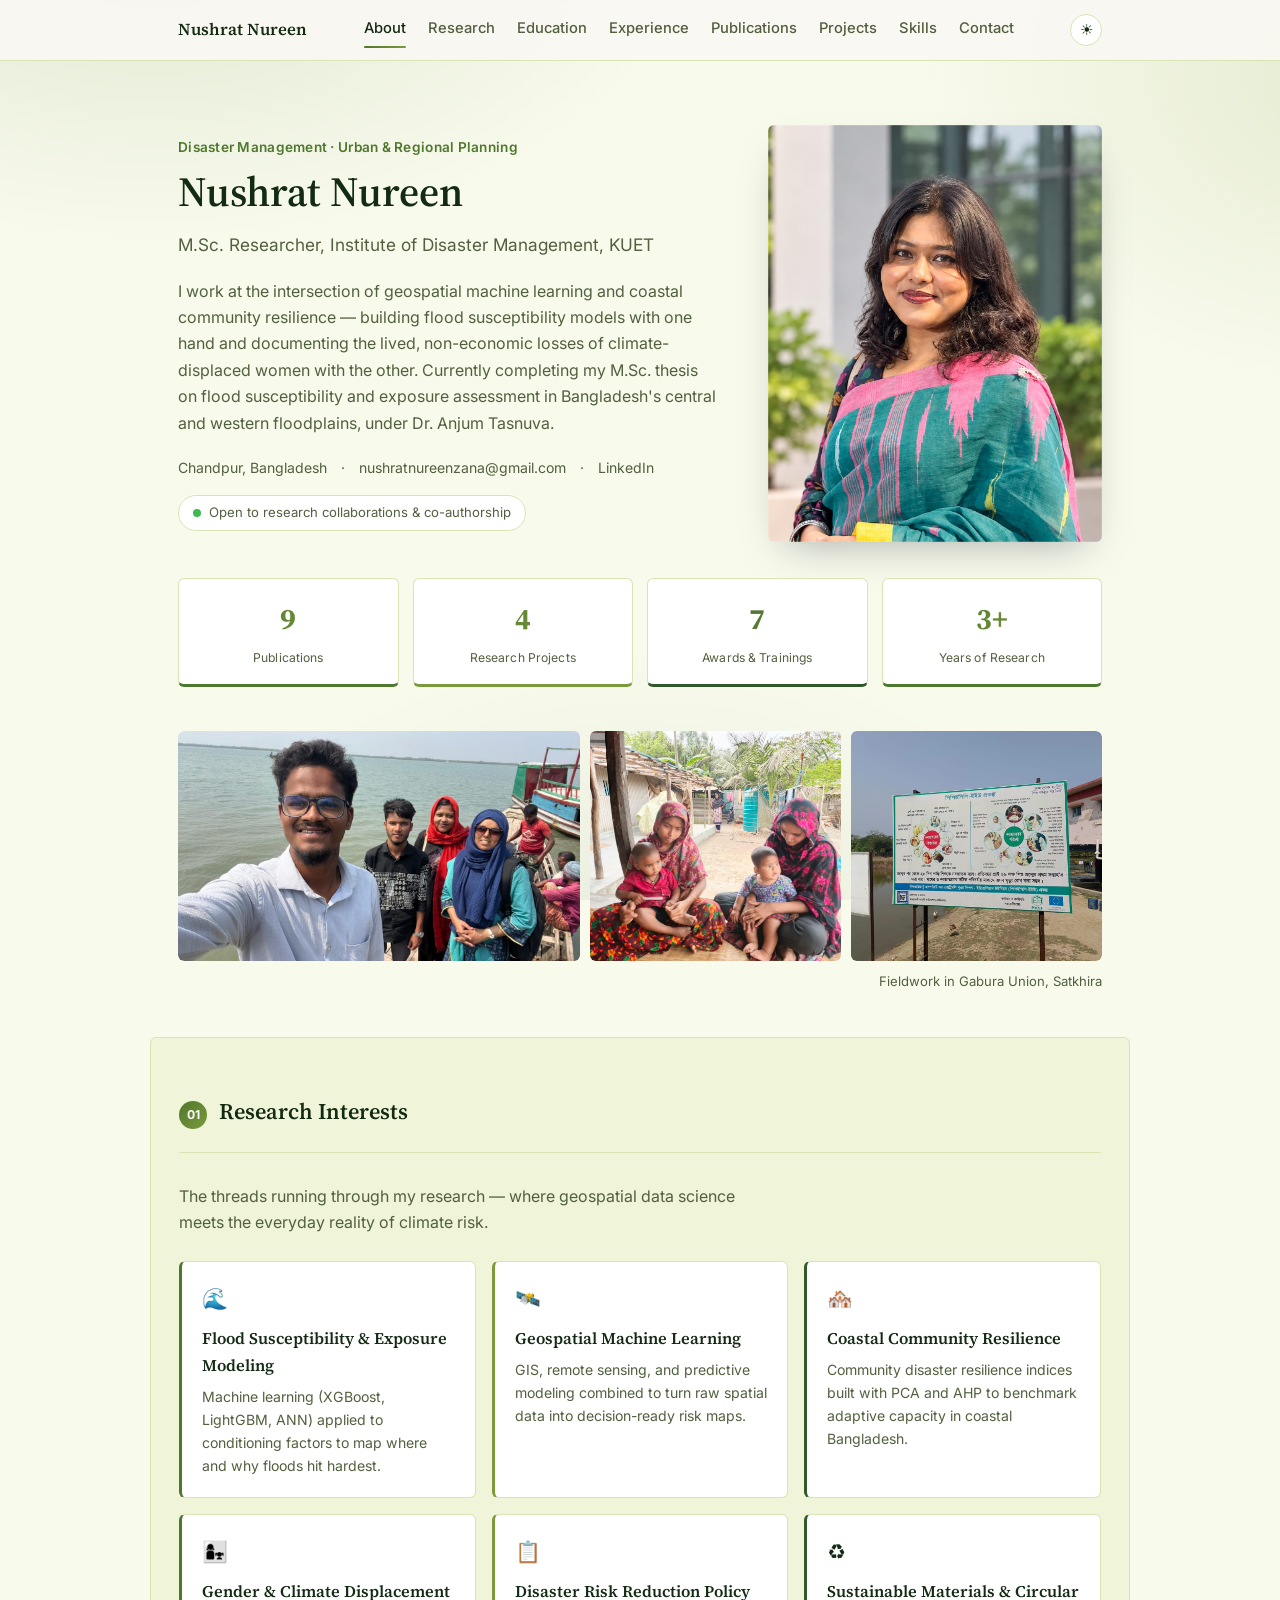
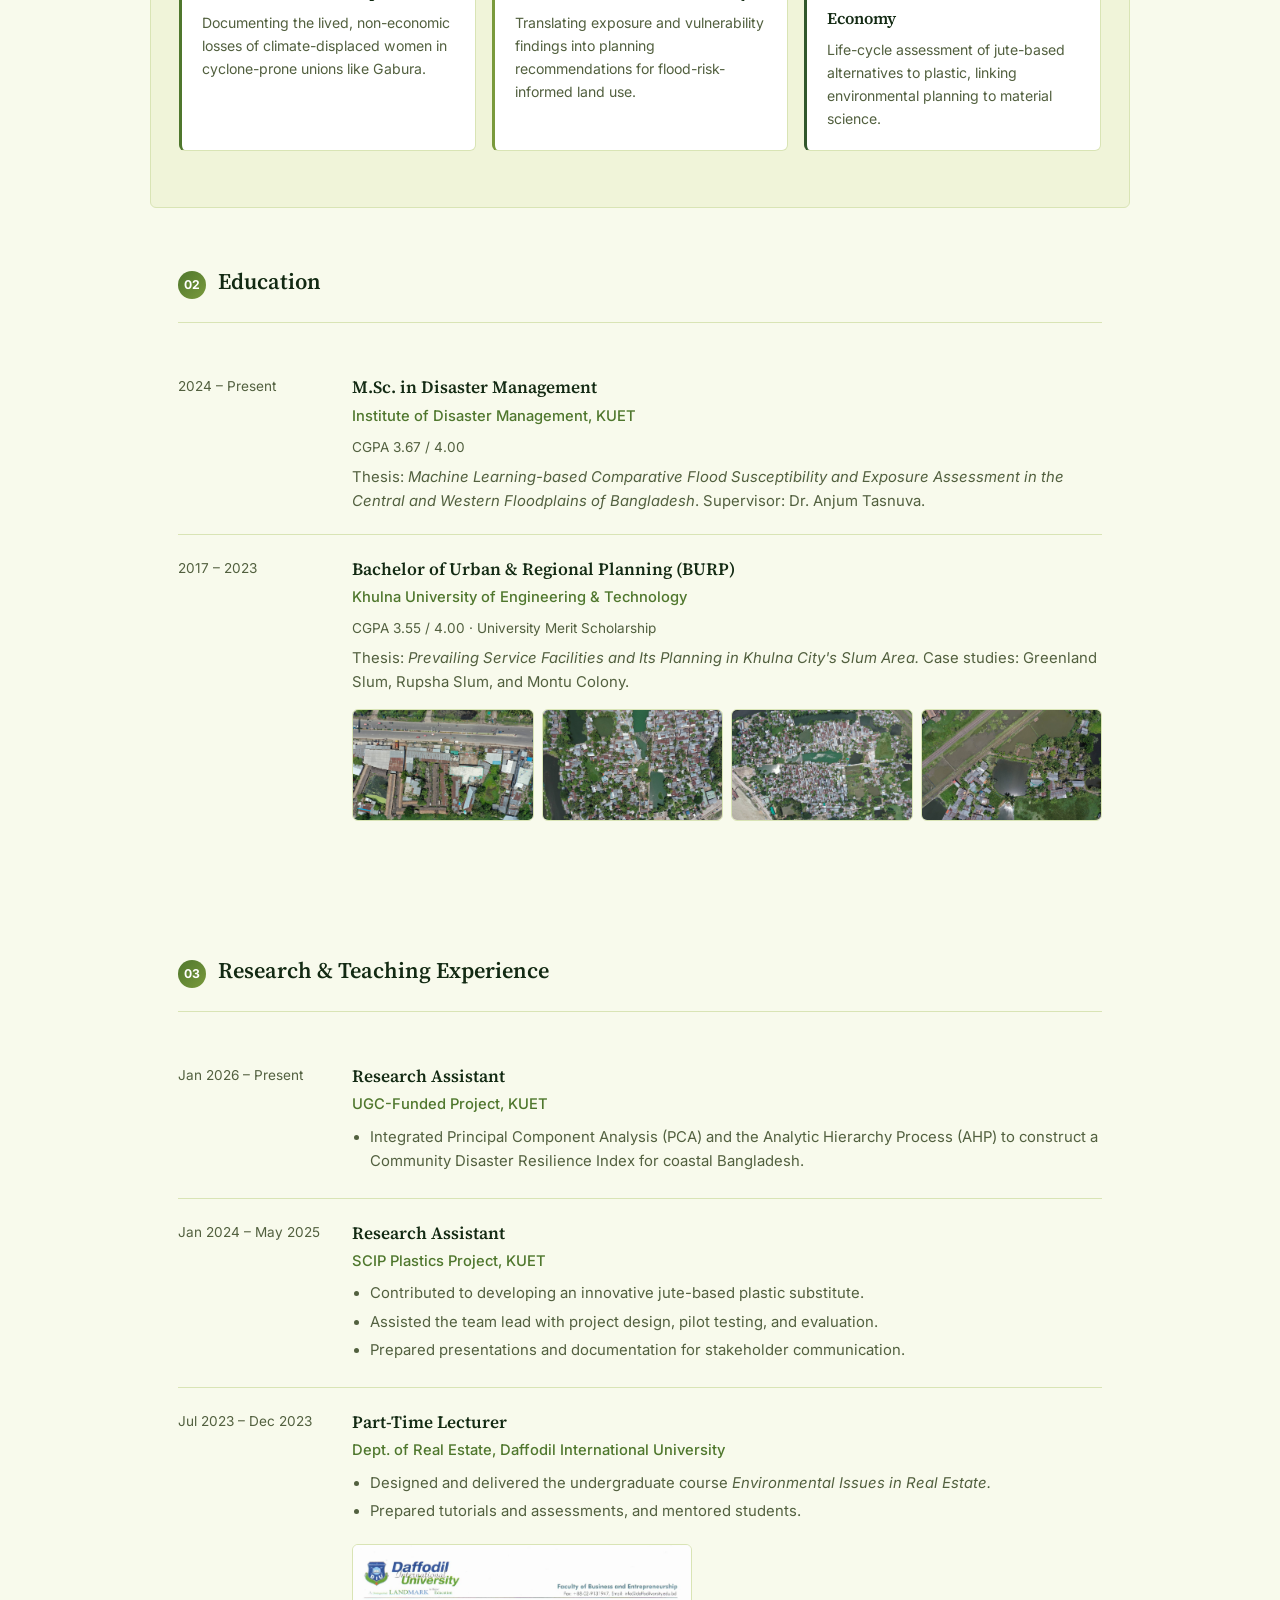
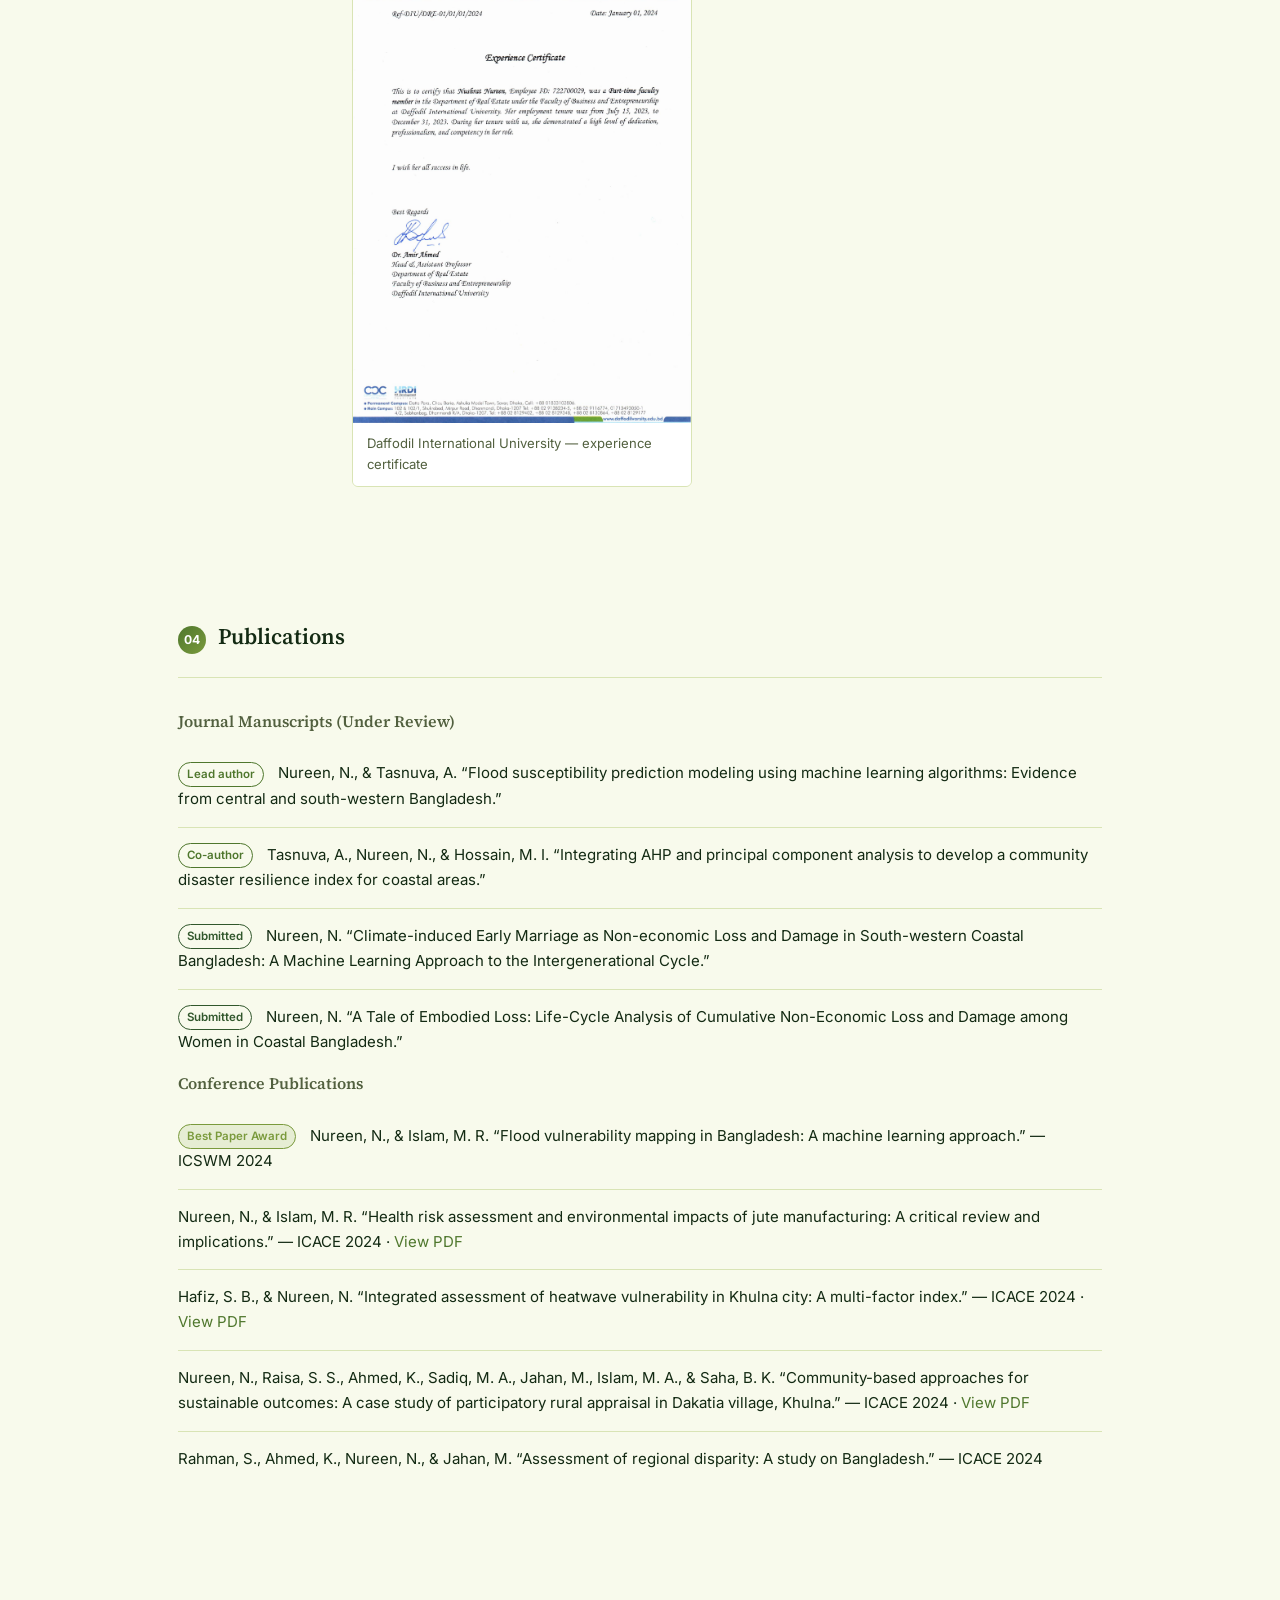
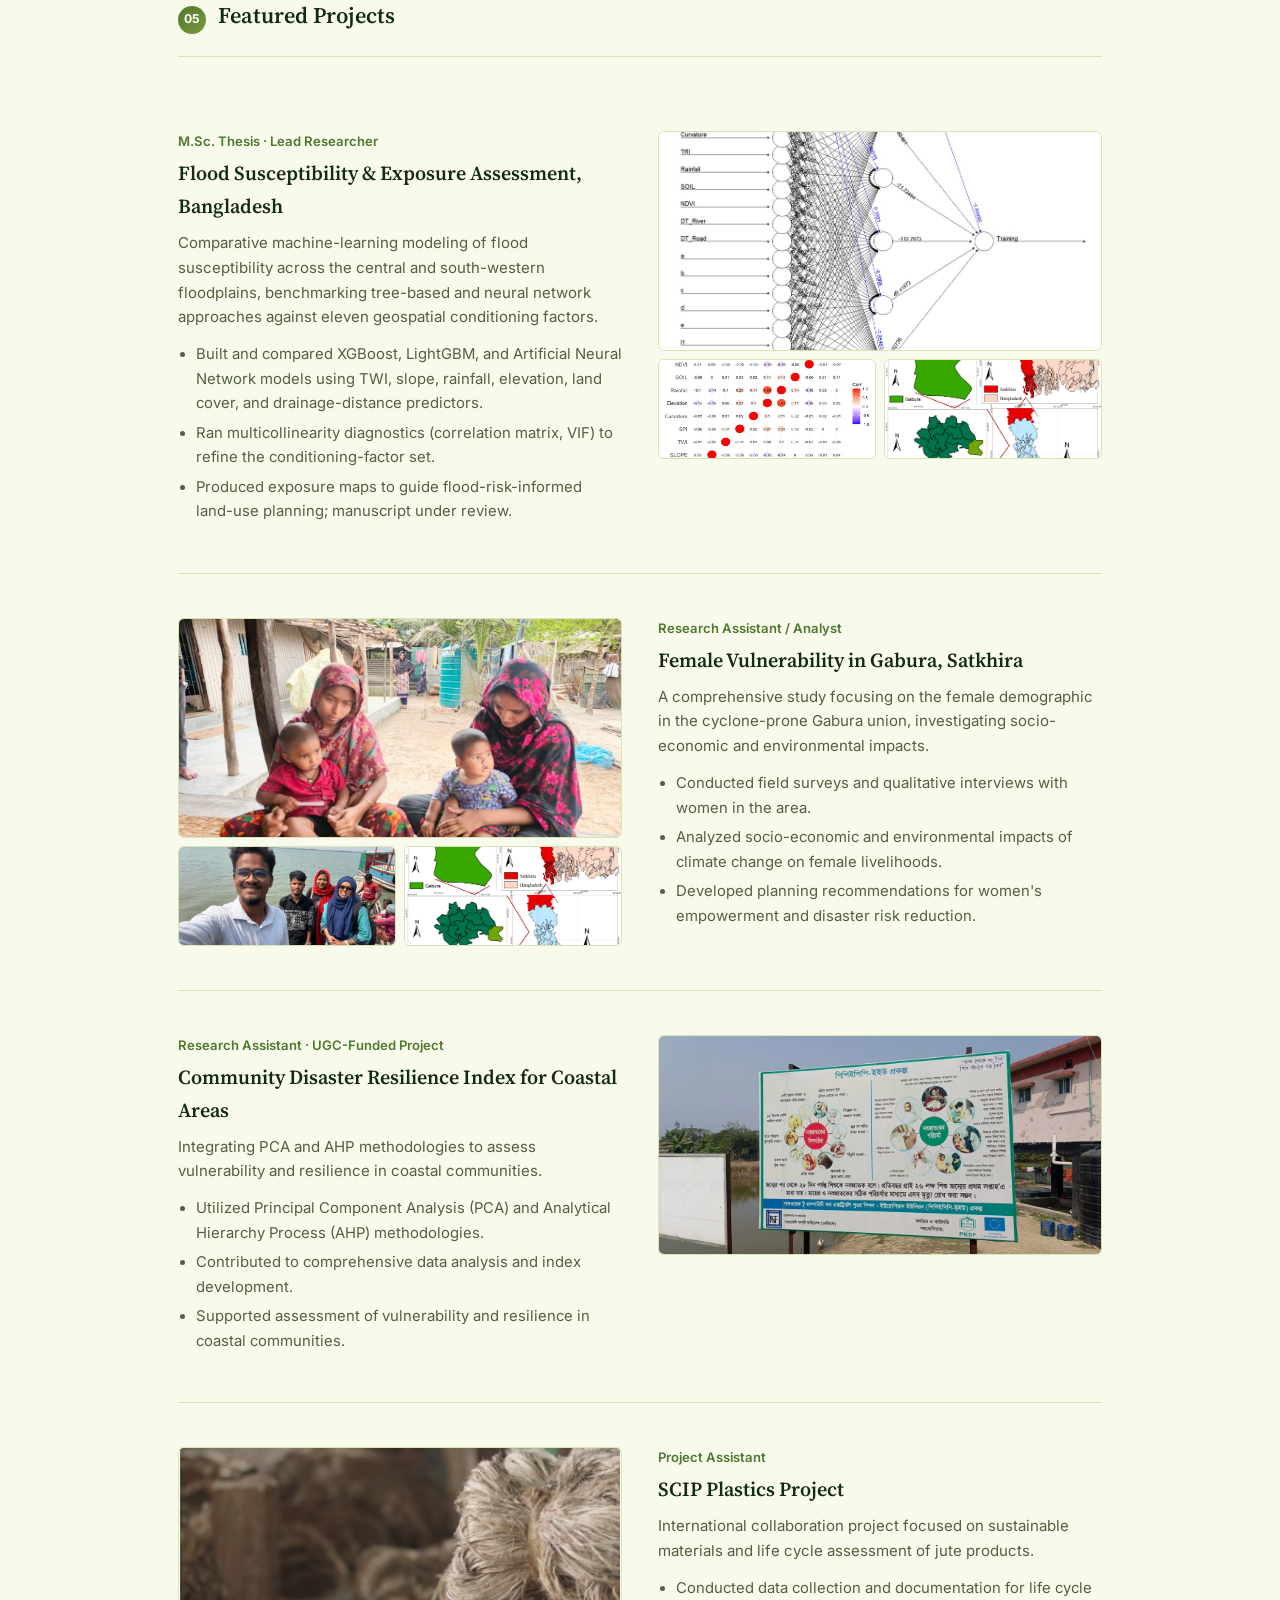
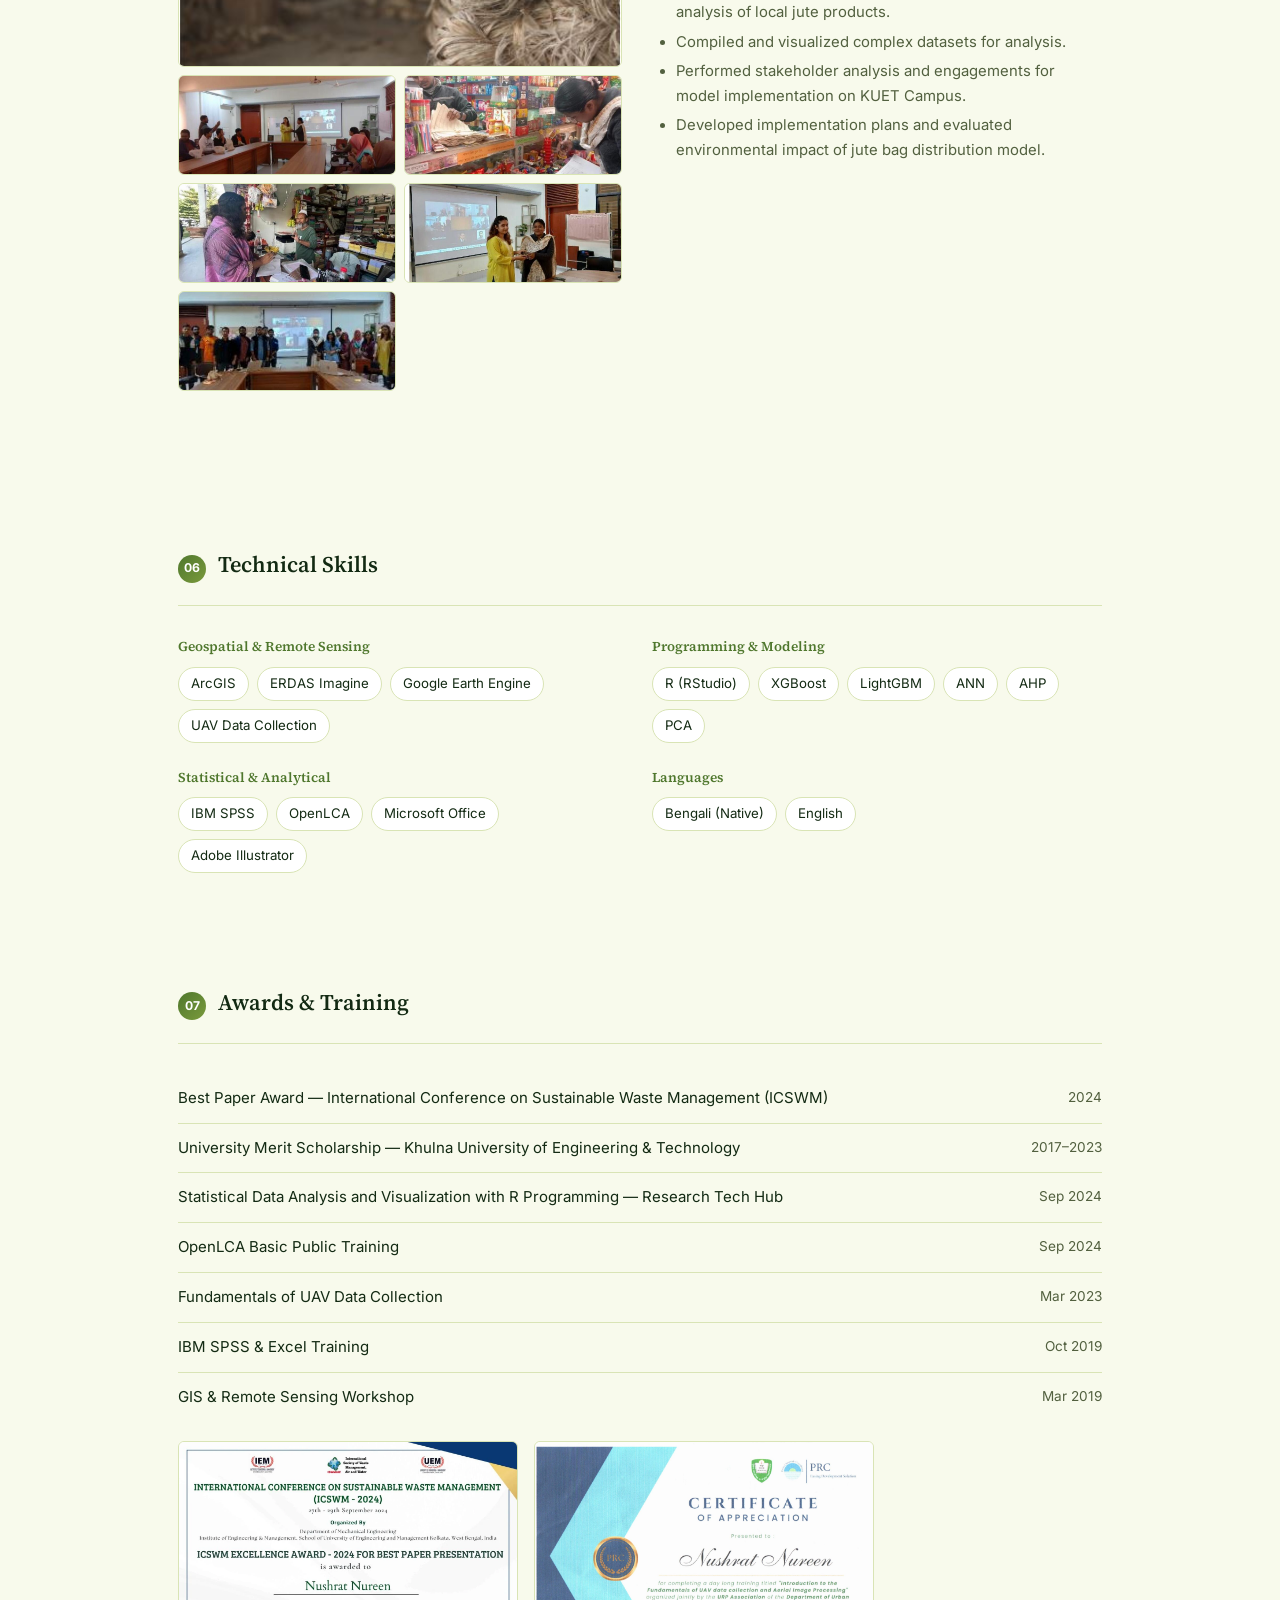
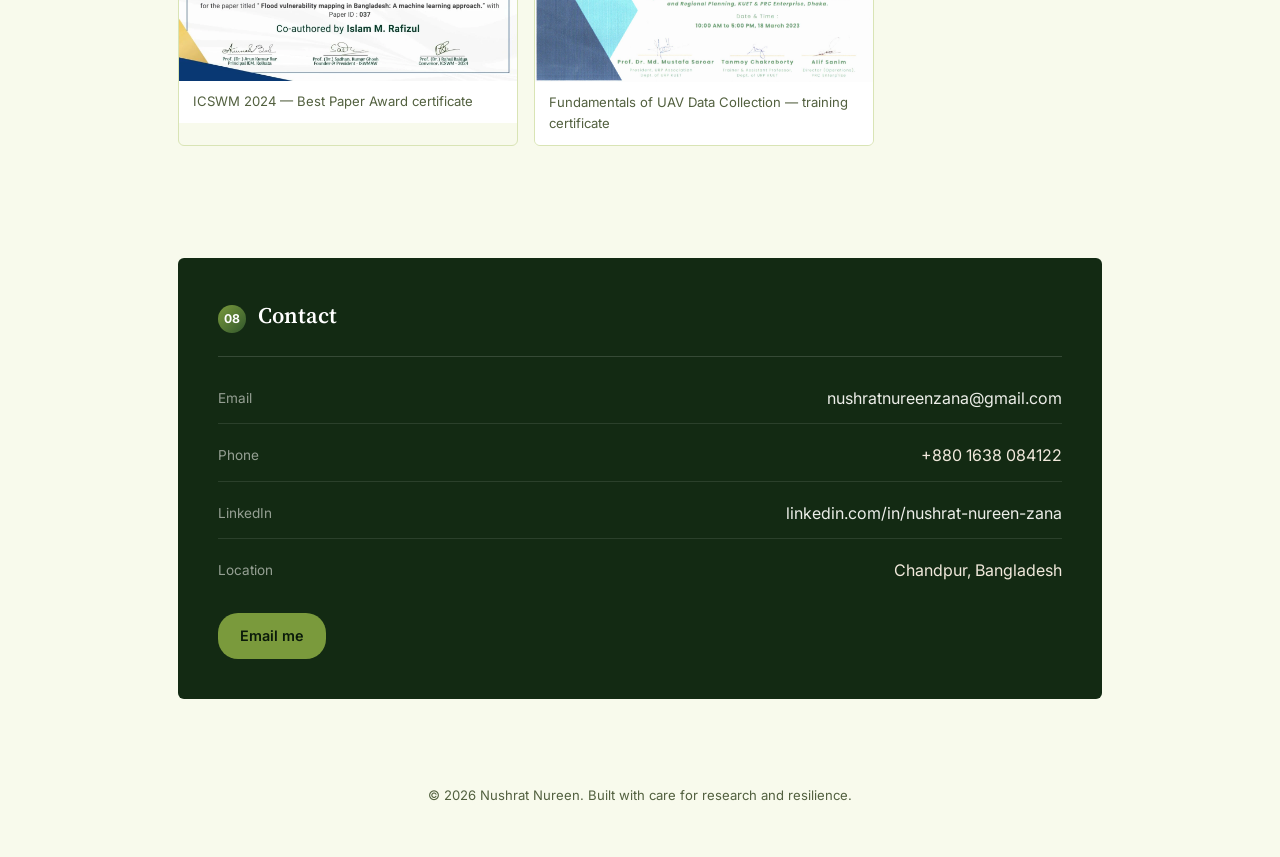
==== index.html @ f0771614 "Rebuild the color system around the 5-step green palette Maps every accent, text, and surface color " ====
<!DOCTYPE html>
<html lang="en">
<head>
<meta charset="UTF-8">
<meta name="viewport" content="width=device-width, initial-scale=1.0">
<title>Nushrat Nureen | Portfolio</title>
<meta name="description" content="Nushrat Nureen — M.Sc. researcher in Disaster Management (KUET), working on geospatial machine learning for flood susceptibility and coastal community resilience in Bangladesh.">
<meta property="og:title" content="Nushrat Nureen | Portfolio">
<meta property="og:description" content="Geospatial machine learning for flood susceptibility &amp; coastal community resilience in Bangladesh.">
<meta property="og:image" content="img/nushrat.jpeg">
<meta property="og:type" content="website">
<link rel="icon" href="img/nushrat.jpeg">
<link rel="preconnect" href="https://fonts.googleapis.com">
<link rel="preconnect" href="https://fonts.gstatic.com" crossorigin>
<link href="https://fonts.googleapis.com/css2?family=Source+Serif+4:opsz,wght@8..60,400;8..60,500;8..60,600;8..60,700&family=Inter:wght@400;500;600&display=swap" rel="stylesheet">
<style>
  :root{
    --charcoal:#132A13;
    --charcoal-deep:#0A1A0A;
    --teal:#4F772D;
    --amber:#7A9A3C;
    --coral:#31572C;
    --paper:#F8FAEC;
    --surface:#FFFFFF;
    --surface-alt:#F0F4D9;
    --line:#D9E4B5;
    --ink:#132A13;
    --ink-soft:#52603F;
    --radius:6px;
    --maxw:980px;
  }
  [data-theme="dark"]{
    --charcoal:#0A160A;
    --charcoal-deep:#000000;
    --teal:#90A955;
    --amber:#ECF39E;
    --coral:#6B9C44;
    --paper:#0E1A0E;
    --surface:#16270F;
    --surface-alt:#1E3014;
    --line:#2E4A22;
    --ink:#EAF0D8;
    --ink-soft:#AEC187;
  }
  *{box-sizing:border-box;}
  html{scroll-behavior:smooth;}
  body{
    margin:0;
    background:
      radial-gradient(900px 520px at 12% -8%, color-mix(in srgb, var(--teal) 14%, transparent), transparent 60%),
      radial-gradient(760px 520px at 108% 8%, color-mix(in srgb, var(--amber) 16%, transparent), transparent 60%),
      radial-gradient(820px 620px at 50% 115%, color-mix(in srgb, var(--coral) 10%, transparent), transparent 62%),
      var(--paper);
    background-attachment:fixed;
    color:var(--ink);
    font-family:'Inter',system-ui,sans-serif;
    font-size:16px;
    line-height:1.65;
    transition:background-color .3s ease, color .3s ease;
  }

  .scroll-progress{
    position:fixed; top:0; left:0; height:3px; width:0%; z-index:100;
    background:linear-gradient(90deg, var(--teal), var(--amber), var(--coral));
    transition:width .12s ease;
  }

  .back-to-top{
    position:fixed; bottom:24px; right:24px; z-index:90;
    width:44px; height:44px; border-radius:50%; border:none; cursor:pointer;
    background:linear-gradient(135deg, var(--amber), var(--coral)); color:var(--charcoal-deep);
    font-size:18px; display:flex; align-items:center; justify-content:center;
    box-shadow:0 12px 26px -10px rgba(0,0,0,.45);
    opacity:0; transform:translateY(10px); pointer-events:none;
    transition:opacity .25s ease, transform .25s ease;
  }
  .back-to-top.visible{opacity:1; transform:translateY(0); pointer-events:auto;}
  .back-to-top:hover{transform:translateY(-3px);}

  .reveal{opacity:0; transform:translateY(20px); transition:opacity .7s ease, transform .7s ease;}
  .reveal.in-view{opacity:1; transform:translateY(0);}
  @media (prefers-reduced-motion: reduce){
    .reveal{opacity:1 !important; transform:none !important; transition:none !important;}
    .status-pill .dot{animation:none !important;}
  }
  @media print{
    .reveal{opacity:1 !important; transform:none !important;}
    .scroll-progress, .back-to-top, .nav-toggle{display:none !important;}
  }
  h1,h2,h3{
    font-family:'Source Serif 4', Georgia, serif;
    font-weight:600;
    color:var(--ink);
    margin:0 0 .4em;
  }
  a{color:var(--teal); text-decoration:none;}
  a:hover{text-decoration:underline;}
  img{max-width:100%; display:block;}
  .wrap{max-width:var(--maxw); margin:0 auto; padding-left:28px; padding-right:28px;}

  header.site-nav{
    position:sticky; top:0; z-index:50;
    background:rgba(250,248,243,.9);
    backdrop-filter:blur(6px);
    border-bottom:1px solid var(--line);
  }
  [data-theme="dark"] header.site-nav{background:rgba(24,20,16,.88);}
  .nav-inner{
    max-width:var(--maxw); margin:0 auto; padding:14px 28px;
    display:flex; align-items:center; justify-content:space-between;
  }
  .nav-name{font-family:'Source Serif 4',serif; font-weight:600; font-size:1.05rem;}
  .nav-links{display:flex; gap:22px; align-items:center;}
  .nav-links a{color:var(--ink-soft); font-size:.92rem; font-weight:500; position:relative; padding-bottom:3px;}
  .nav-links a:hover{color:var(--teal); text-decoration:none;}
  .nav-links a.active{color:var(--ink);}
  .nav-links a.active::after{
    content:""; position:absolute; left:0; right:0; bottom:-4px; height:2px; border-radius:2px;
    background:linear-gradient(90deg, var(--teal), var(--amber));
  }
  .theme-toggle{
    border:1px solid var(--line); background:var(--surface); color:var(--ink);
    width:32px; height:32px; border-radius:50%; cursor:pointer;
    display:flex; align-items:center; justify-content:center; font-size:15px;
  }
  .nav-toggle{display:none; background:none; border:none; font-size:1.4rem; color:var(--ink); cursor:pointer;}

  .hero{
    max-width:var(--maxw); margin:0 auto; padding:64px 28px 0;
    display:grid; grid-template-columns:1.3fr .8fr; gap:48px; align-items:center;
  }
  .kicker{color:var(--teal); font-weight:600; font-size:.85rem; letter-spacing:.02em; margin-bottom:10px;}
  .hero h1{font-size:2.6rem; line-height:1.1;}
  .hero p.role{color:var(--ink-soft); font-size:1.08rem; margin:8px 0 18px;}
  .hero-meta{display:flex; flex-wrap:wrap; gap:14px; font-size:.88rem; color:var(--ink-soft); margin-top:20px;}
  .hero-meta a{color:var(--ink-soft);}
  .hero-meta a:hover{color:var(--teal);}
  .hero-photo-wrap{
    position:relative; border-radius:var(--radius); overflow:hidden;
    aspect-ratio:4/5; box-shadow:0 18px 40px -18px rgba(12,20,32,.35);
  }
  .hero-photo-wrap img{width:100%; height:100%; object-fit:cover;}
  .hero-photo-wrap::after{
    content:""; position:absolute; inset:0;
    box-shadow:inset 0 0 0 1px rgba(255,255,255,.15);
  }

  .status-pill{
    display:inline-flex; align-items:center; gap:8px;
    background:var(--surface); border:1px solid var(--line);
    padding:6px 14px; border-radius:20px; font-size:.82rem; color:var(--ink-soft);
    margin-top:16px;
  }
  .status-pill .dot{
    width:8px; height:8px; border-radius:50%; background:#3FB950; flex:none;
    animation:pulse-dot 2s infinite;
  }
  @keyframes pulse-dot{
    0%{box-shadow:0 0 0 0 rgba(63,185,80,.55);}
    70%{box-shadow:0 0 0 7px rgba(63,185,80,0);}
    100%{box-shadow:0 0 0 0 rgba(63,185,80,0);}
  }

  .stats-row{
    max-width:var(--maxw); margin:36px auto 0; padding:0 28px;
    display:grid; grid-template-columns:repeat(4, 1fr); gap:14px;
  }
  .stat{
    background:var(--surface); border:1px solid var(--line); border-bottom:3px solid var(--teal);
    border-radius:var(--radius); padding:16px 10px; text-align:center;
    transition:transform .25s ease, box-shadow .25s ease;
  }
  .stat:hover{transform:translateY(-3px); box-shadow:0 14px 28px -16px rgba(12,10,8,.35);}
  .stat:nth-child(2){border-bottom-color:var(--amber);}
  .stat:nth-child(3){border-bottom-color:var(--coral);}
  .stat:nth-child(4){border-bottom-color:var(--teal);}
  .stat-num{
    display:block; font-family:'Source Serif 4',serif; font-weight:700; font-size:1.85rem;
    background:linear-gradient(135deg, var(--teal), var(--amber));
    -webkit-background-clip:text; background-clip:text; color:transparent;
  }
  .stat:nth-child(3) .stat-num{background:linear-gradient(135deg, var(--coral), var(--amber)); -webkit-background-clip:text; background-clip:text;}
  .stat-label{display:block; font-size:.76rem; color:var(--ink-soft); margin-top:4px; letter-spacing:.01em;}

  .field-strip{max-width:var(--maxw); margin:44px auto 0; padding:0 28px;}
  .field-strip-grid{
    display:grid; grid-template-columns:1.6fr 1fr 1fr; gap:10px;
    border-radius:var(--radius); overflow:hidden;
  }
  .field-strip-grid img{width:100%; height:230px; object-fit:cover; transition:transform .5s ease;}
  .field-strip-grid a{display:block; overflow:hidden; border-radius:var(--radius);}
  .field-strip-grid a:hover img{transform:scale(1.04);}
  .field-caption{margin-top:10px; font-size:.82rem; color:var(--ink-soft); text-align:right;}

  .thesis-gallery{
    display:grid; grid-template-columns:repeat(4, 1fr); gap:8px; margin-top:14px;
  }
  .thesis-gallery a{display:block; overflow:hidden; border-radius:var(--radius); border:1px solid var(--line);}
  .thesis-gallery img{width:100%; height:110px; object-fit:cover; transition:transform .5s ease;}
  .thesis-gallery a:hover img{transform:scale(1.06);}

  .interests-section{background:var(--surface-alt); border:1px solid var(--line); border-radius:var(--radius); margin-top:44px;}
  .interests-grid{display:grid; grid-template-columns:repeat(3, 1fr); gap:16px;}
  .interest-card{
    background:var(--surface); border:1px solid var(--line); border-left:3px solid var(--amber);
    border-radius:var(--radius); padding:20px;
    transition:transform .25s ease, box-shadow .25s ease, border-color .25s ease;
  }
  .interest-card:hover{
    transform:translateY(-4px) scale(1.01);
    box-shadow:0 16px 32px -18px rgba(12,10,8,.4);
  }
  .interest-card:nth-child(3n+1){border-left-color:var(--teal);}
  .interest-card:nth-child(3n+2){border-left-color:var(--amber);}
  .interest-card:nth-child(3n+3){border-left-color:var(--coral);}
  .interest-card .icon{font-size:1.3rem; margin-bottom:8px; display:block;}
  .interest-card h3{font-size:1.02rem; margin-bottom:6px;}
  .interest-card p{color:var(--ink-soft); font-size:.88rem; margin:0;}

  section{max-width:var(--maxw); margin:0 auto; padding:56px 28px;}
  .section-head{
    display:flex; align-items:baseline; gap:12px;
    border-bottom:1px solid var(--line);
    padding-bottom:12px; margin-bottom:30px;
  }
  .section-head h2{font-size:1.4rem;}
  .section-head .num{
    display:inline-flex; align-items:center; justify-content:center;
    width:28px; height:28px; border-radius:50%; flex:none;
    background:linear-gradient(135deg, var(--teal), var(--amber));
    color:#fff; font-size:.76rem; font-weight:700; font-family:'Inter',sans-serif;
  }
  .contact-box .section-head .num{background:linear-gradient(135deg, var(--amber), var(--coral));}

  p{color:var(--ink);}
  p.lede{color:var(--ink-soft); max-width:56ch;}

  .entry{
    display:grid; grid-template-columns:150px 1fr; gap:24px;
    padding:20px 0; border-bottom:1px solid var(--line);
    transition:background-color .2s ease;
  }
  .entry:hover{background:var(--surface-alt);}
  .entry:last-child{border-bottom:none;}
  .entry-date{color:var(--ink-soft); font-size:.85rem; padding-top:2px;}
  .entry h3{font-size:1.08rem; margin-bottom:2px;}
  .entry .org{color:var(--teal); font-size:.92rem; font-weight:500; margin-bottom:8px;}
  .entry ul{margin:8px 0 0; padding-left:18px; color:var(--ink-soft); font-size:.93rem;}
  .entry ul li{margin-bottom:4px;}
  .entry .meta-line{font-size:.85rem; color:var(--ink-soft); margin-bottom:6px;}

  .pub-group h3.pub-heading{font-size:1rem; color:var(--ink-soft); font-weight:600; margin:28px 0 12px;}
  .pub-group h3.pub-heading:first-child{margin-top:0;}
  .pub-item{padding:15px 0; border-bottom:1px solid var(--line); font-size:.94rem;}
  .pub-item:last-child{border-bottom:none;}
  .pub-tag{
    display:inline-block; border:1px solid var(--teal); color:var(--teal);
    font-size:.72rem; font-weight:600; padding:2px 8px; border-radius:20px;
    margin-right:10px; vertical-align:middle;
  }
  .pub-tag.submitted{border-color:var(--coral); color:var(--coral);}
  .pub-tag.award{border-color:var(--amber); color:var(--amber); background:color-mix(in srgb, var(--amber) 14%, transparent);}
  .pub-item{transition:background-color .2s ease;}
  .pub-item:hover{background:var(--surface-alt);}

  .project{
    display:grid; grid-template-columns:1fr 1fr; gap:36px;
    padding:44px 0; border-bottom:1px solid var(--line); align-items:start;
    transition:transform .25s ease;
  }
  .project:hover .cover{transform:scale(1.015);}
  .project-media .cover{transition:transform .4s ease;}
  .project:nth-child(even) .project-media{order:2;}
  .project:last-child{border-bottom:none;}
  .project-tag{color:var(--teal); font-size:.82rem; font-weight:600; margin-bottom:4px;}
  .project h3{font-size:1.25rem;}
  .project ul{margin:12px 0 0; padding-left:18px; color:var(--ink-soft); font-size:.93rem;}
  .project ul li{margin-bottom:5px;}
  .project-media{display:grid; gap:8px;}
  .project-media .cover{
    width:100%; height:220px; object-fit:cover; border-radius:var(--radius);
    border:1px solid var(--line);
  }
  .project-media .sub-grid{display:grid; grid-template-columns:1fr 1fr; gap:8px;}
  .project-media .sub-grid img{
    width:100%; height:100px; object-fit:cover; border-radius:var(--radius);
    border:1px solid var(--line);
  }

  .skills-grid{display:grid; grid-template-columns:1fr 1fr; gap:24px;}
  .skill-block h3{font-size:.85rem; color:var(--teal); font-weight:600; margin-bottom:8px;}
  .chip-row{display:flex; flex-wrap:wrap; gap:8px;}
  .chip{
    background:var(--surface); border:1px solid var(--line); padding:5px 12px; border-radius:20px;
    font-size:.83rem; color:var(--ink); transition:border-color .2s ease, color .2s ease, transform .2s ease;
  }
  .chip:hover{border-color:var(--amber); color:var(--amber); transform:translateY(-2px);}

  .list-simple{list-style:none; margin:0; padding:0;}
  .list-simple li{
    padding:12px 0; border-bottom:1px solid var(--line);
    display:flex; justify-content:space-between; gap:12px; font-size:.94rem;
  }
  .list-simple li:last-child{border-bottom:none;}
  .list-simple .badge-year{color:var(--ink-soft); font-size:.85rem; white-space:nowrap;}

  .award-certs{display:flex; flex-wrap:wrap; gap:16px; margin-top:20px;}
  .award-cert{
    display:inline-block; max-width:340px;
    border:1px solid var(--line); border-radius:var(--radius); overflow:hidden;
  }
  .award-cert img{width:100%; display:block;}
  .award-cert-caption{display:block; padding:10px 14px; font-size:.82rem; color:var(--ink-soft); background:var(--surface);}

  .contact-box{
    background:var(--charcoal); color:#F1E9DC; border-radius:var(--radius); padding:40px;
    display:grid; gap:18px;
  }
  .contact-box h2{color:#fff;}
  .contact-box .section-head{border-bottom:1px solid rgba(255,255,255,.15); margin-bottom:10px;}
  .contact-row{display:flex; justify-content:space-between; align-items:center; flex-wrap:wrap; gap:6px;
    border-bottom:1px solid rgba(255,255,255,.1); padding-bottom:12px;}
  .contact-row:last-of-type{border-bottom:none;}
  .contact-row .label{color:rgba(237,238,233,.6); font-size:.85rem;}
  .contact-row a{color:#EDEEE9;}
  .btn{
    display:inline-block; background:var(--amber); color:var(--charcoal-deep) !important;
    padding:11px 22px; border-radius:20px; font-size:.9rem; font-weight:600;
    justify-self:start;
  }
  .btn:hover{text-decoration:none; opacity:.9;}

  footer{text-align:center; padding:30px 24px 50px; color:var(--ink-soft); font-size:.82rem;}

  @media (max-width:760px){
    .hero{grid-template-columns:1fr; text-align:left; padding-top:44px;}
    .hero-photo-wrap{aspect-ratio:16/10; max-width:320px;}
    .field-strip-grid{grid-template-columns:1fr 1fr;}
    .field-strip-grid a:first-child{grid-column:1/-1;}
    .thesis-gallery{grid-template-columns:1fr 1fr;}
    .interests-grid{grid-template-columns:1fr;}
    .stats-row{grid-template-columns:1fr 1fr;}
    .entry{grid-template-columns:1fr;}
    .entry-date{order:2;}
    .project, .project:nth-child(even){grid-template-columns:1fr;}
    .project:nth-child(even) .project-media{order:0;}
    .skills-grid{grid-template-columns:1fr;}
    .nav-links{
      position:fixed; top:57px; left:0; right:0; background:var(--paper);
      flex-direction:column; align-items:flex-start; padding:16px 28px;
      border-bottom:1px solid var(--line); display:none; gap:14px;
    }
    .nav-links.open{display:flex;}
    .nav-toggle{display:block;}
  }
</style>
</head>
<body>

<div class="scroll-progress" id="scrollProgress"></div>

<header class="site-nav">
  <div class="nav-inner">
    <span class="nav-name">Nushrat Nureen</span>
    <nav class="nav-links" id="navLinks">
      <a href="#about">About</a>
      <a href="#interests">Research</a>
      <a href="#education">Education</a>
      <a href="#experience">Experience</a>
      <a href="#publications">Publications</a>
      <a href="#projects">Projects</a>
      <a href="#skills">Skills</a>
      <a href="#contact">Contact</a>
    </nav>
    <div style="display:flex; gap:10px; align-items:center;">
      <button class="theme-toggle" id="themeToggle" aria-label="Toggle dark mode">☀</button>
      <button class="nav-toggle" id="navToggle" aria-label="Toggle menu">☰</button>
    </div>
  </div>
</header>

<div class="hero" id="about">
  <div>
    <div class="kicker">Disaster Management · Urban &amp; Regional Planning</div>
    <h1>Nushrat Nureen</h1>
    <p class="role">M.Sc. Researcher, Institute of Disaster Management, KUET</p>
    <p class="lede">
      I work at the intersection of geospatial machine learning and coastal community resilience —
      building flood susceptibility models with one hand and documenting the lived, non-economic
      losses of climate-displaced women with the other. Currently completing my M.Sc. thesis on
      flood susceptibility and exposure assessment in Bangladesh's central and western floodplains,
      under Dr. Anjum Tasnuva.
    </p>
    <div class="hero-meta">
      <span>Chandpur, Bangladesh</span>
      <span>&middot;</span>
      <a href="mailto:nushratnureenzana@gmail.com">nushratnureenzana@gmail.com</a>
      <span>&middot;</span>
      <a href="https://www.linkedin.com/in/nushrat-nureen-zana-0066b7171/" target="_blank" rel="noopener">LinkedIn</a>
    </div>
    <div class="status-pill"><span class="dot"></span> Open to research collaborations &amp; co-authorship</div>
  </div>
  <div class="hero-photo-wrap">
    <img src="img/nushrat.jpeg" alt="Nushrat Nureen">
  </div>
</div>

<div class="stats-row reveal">
  <div class="stat">
    <span class="stat-num">9</span>
    <span class="stat-label">Publications</span>
  </div>
  <div class="stat">
    <span class="stat-num">4</span>
    <span class="stat-label">Research Projects</span>
  </div>
  <div class="stat">
    <span class="stat-num">7</span>
    <span class="stat-label">Awards &amp; Trainings</span>
  </div>
  <div class="stat">
    <span class="stat-num">3+</span>
    <span class="stat-label">Years of Research</span>
  </div>
</div>

<div class="field-strip reveal">
  <div class="field-strip-grid">
    <a href="img/field-team.jpeg" target="_blank"><img src="img/field-team.jpeg" alt="Field team in Gabura, Satkhira"></a>
    <a href="img/field-interview.jpeg" target="_blank"><img src="img/field-interview.jpeg" alt="Interviewing women in coastal Gabura"></a>
    <a href="img/health-signage.jpeg" target="_blank"><img src="img/health-signage.jpeg" alt="Community health signage, Shyamnagar"></a>
  </div>
  <p class="field-caption">Fieldwork in Gabura Union, Satkhira</p>
</div>

<section id="interests" class="interests-section reveal">
  <div class="section-head"><span class="num">01</span><h2>Research Interests</h2></div>
  <p class="lede" style="margin-bottom:26px;">The threads running through my research — where geospatial data science meets the everyday reality of climate risk.</p>
  <div class="interests-grid">
    <div class="interest-card">
      <span class="icon">🌊</span>
      <h3>Flood Susceptibility &amp; Exposure Modeling</h3>
      <p>Machine learning (XGBoost, LightGBM, ANN) applied to conditioning factors to map where and why floods hit hardest.</p>
    </div>
    <div class="interest-card">
      <span class="icon">🛰️</span>
      <h3>Geospatial Machine Learning</h3>
      <p>GIS, remote sensing, and predictive modeling combined to turn raw spatial data into decision-ready risk maps.</p>
    </div>
    <div class="interest-card">
      <span class="icon">🏘️</span>
      <h3>Coastal Community Resilience</h3>
      <p>Community disaster resilience indices built with PCA and AHP to benchmark adaptive capacity in coastal Bangladesh.</p>
    </div>
    <div class="interest-card">
      <span class="icon">👩‍👧</span>
      <h3>Gender &amp; Climate Displacement</h3>
      <p>Documenting the lived, non-economic losses of climate-displaced women in cyclone-prone unions like Gabura.</p>
    </div>
    <div class="interest-card">
      <span class="icon">📋</span>
      <h3>Disaster Risk Reduction Policy</h3>
      <p>Translating exposure and vulnerability findings into planning recommendations for flood-risk-informed land use.</p>
    </div>
    <div class="interest-card">
      <span class="icon">♻️</span>
      <h3>Sustainable Materials &amp; Circular Economy</h3>
      <p>Life-cycle assessment of jute-based alternatives to plastic, linking environmental planning to material science.</p>
    </div>
  </div>
</section>

<section id="education" class="reveal">
  <div class="section-head"><span class="num">02</span><h2>Education</h2></div>

  <div class="entry">
    <div class="entry-date">2024 – Present</div>
    <div>
      <h3>M.Sc. in Disaster Management</h3>
      <div class="org">Institute of Disaster Management, KUET</div>
      <div class="meta-line">CGPA 3.67 / 4.00</div>
      <p style="margin:0; color:var(--ink-soft); font-size:.93rem;">
        Thesis: <em>Machine Learning-based Comparative Flood Susceptibility and Exposure Assessment in the
        Central and Western Floodplains of Bangladesh</em>.
        Supervisor: Dr. Anjum Tasnuva.
      </p>
    </div>
  </div>

  <div class="entry">
    <div class="entry-date">2017 – 2023</div>
    <div>
      <h3>Bachelor of Urban &amp; Regional Planning (BURP)</h3>
      <div class="org">Khulna University of Engineering &amp; Technology</div>
      <div class="meta-line">CGPA 3.55 / 4.00 &middot; University Merit Scholarship</div>
      <p style="margin:0; color:var(--ink-soft); font-size:.93rem;">
        Thesis: <em>Prevailing Service Facilities and Its Planning in Khulna City's Slum Area.</em>
        Case studies: Greenland Slum, Rupsha Slum, and Montu Colony.
      </p>
      <div class="thesis-gallery">
        <a href="img/khulna-slum-aerial-1.jpg" target="_blank"><img src="img/khulna-slum-aerial-1.jpg" alt="Aerial view of a Khulna slum settlement along the highway"></a>
        <a href="img/khulna-slum-aerial-2.jpg" target="_blank"><img src="img/khulna-slum-aerial-2.jpg" alt="Aerial view of dense slum housing and ponds in Khulna"></a>
        <a href="img/khulna-slum-aerial-3.jpg" target="_blank"><img src="img/khulna-slum-aerial-3.jpg" alt="Aerial view of slum housing bordering the river in Khulna"></a>
        <a href="img/khulna-slum-aerial-4.jpg" target="_blank"><img src="img/khulna-slum-aerial-4.jpg" alt="Aerial view of slum housing near the railway and ponds in Khulna"></a>
      </div>
    </div>
  </div>
</section>

<section id="experience" class="reveal">
  <div class="section-head"><span class="num">03</span><h2>Research &amp; Teaching Experience</h2></div>

  <div class="entry">
    <div class="entry-date">Jan 2026 – Present</div>
    <div>
      <h3>Research Assistant</h3>
      <div class="org">UGC-Funded Project, KUET</div>
      <ul>
        <li>Integrated Principal Component Analysis (PCA) and the Analytic Hierarchy Process (AHP) to
          construct a Community Disaster Resilience Index for coastal Bangladesh.</li>
      </ul>
    </div>
  </div>

  <div class="entry">
    <div class="entry-date">Jan 2024 – May 2025</div>
    <div>
      <h3>Research Assistant</h3>
      <div class="org">SCIP Plastics Project, KUET</div>
      <ul>
        <li>Contributed to developing an innovative jute-based plastic substitute.</li>
        <li>Assisted the team lead with project design, pilot testing, and evaluation.</li>
        <li>Prepared presentations and documentation for stakeholder communication.</li>
      </ul>
    </div>
  </div>

  <div class="entry">
    <div class="entry-date">Jul 2023 – Dec 2023</div>
    <div>
      <h3>Part-Time Lecturer</h3>
      <div class="org">Dept. of Real Estate, Daffodil International University</div>
      <ul>
        <li>Designed and delivered the undergraduate course <em>Environmental Issues in Real Estate.</em></li>
        <li>Prepared tutorials and assessments, and mentored students.</li>
      </ul>
      <div class="award-certs">
        <a class="award-cert" href="img/diu-experience-certificate.jpg" target="_blank">
          <img src="img/diu-experience-certificate.jpg" alt="Experience Certificate from Daffodil International University confirming Nushrat Nureen's part-time faculty role in the Department of Real Estate, July-December 2023">
          <span class="award-cert-caption">Daffodil International University &mdash; experience certificate</span>
        </a>
      </div>
    </div>
  </div>
</section>

<section id="publications" class="reveal">
  <div class="section-head"><span class="num">04</span><h2>Publications</h2></div>

  <div class="pub-group">
    <h3 class="pub-heading">Journal Manuscripts (Under Review)</h3>

    <div class="pub-item">
      <span class="pub-tag">Lead author</span>
      Nureen, N., &amp; Tasnuva, A. &ldquo;Flood susceptibility prediction modeling using machine learning
      algorithms: Evidence from central and south-western Bangladesh.&rdquo;
    </div>
    <div class="pub-item">
      <span class="pub-tag">Co-author</span>
      Tasnuva, A., Nureen, N., &amp; Hossain, M. I. &ldquo;Integrating AHP and principal component analysis
      to develop a community disaster resilience index for coastal areas.&rdquo;
    </div>
    <div class="pub-item">
      <span class="pub-tag submitted">Submitted</span>
      Nureen, N. &ldquo;Climate-induced Early Marriage as Non-economic Loss and Damage in South-western
      Coastal Bangladesh: A Machine Learning Approach to the Intergenerational Cycle.&rdquo;
    </div>
    <div class="pub-item">
      <span class="pub-tag submitted">Submitted</span>
      Nureen, N. &ldquo;A Tale of Embodied Loss: Life-Cycle Analysis of Cumulative Non-Economic Loss and
      Damage among Women in Coastal Bangladesh.&rdquo;
    </div>
  </div>

  <div class="pub-group">
    <h3 class="pub-heading">Conference Publications</h3>

    <div class="pub-item">
      <span class="pub-tag award">Best Paper Award</span>
      Nureen, N., &amp; Islam, M. R. &ldquo;Flood vulnerability mapping in Bangladesh: A machine learning
      approach.&rdquo; &mdash; ICSWM 2024
    </div>
    <div class="pub-item">
      Nureen, N., &amp; Islam, M. R. &ldquo;Health risk assessment and environmental impacts of jute
      manufacturing: A critical review and implications.&rdquo; &mdash; ICACE 2024
      &middot; <a href="papers/health-risk-jute-manufacturing-icace2024.pdf" target="_blank" rel="noopener">View PDF</a>
    </div>
    <div class="pub-item">
      Hafiz, S. B., &amp; Nureen, N. &ldquo;Integrated assessment of heatwave vulnerability in Khulna city:
      A multi-factor index.&rdquo; &mdash; ICACE 2024
      &middot; <a href="papers/heatwave-vulnerability-khulna-icace2024.pdf" target="_blank" rel="noopener">View PDF</a>
    </div>
    <div class="pub-item">
      Nureen, N., Raisa, S. S., Ahmed, K., Sadiq, M. A., Jahan, M., Islam, M. A., &amp; Saha, B. K.
      &ldquo;Community-based approaches for sustainable outcomes: A case study of participatory rural
      appraisal in Dakatia village, Khulna.&rdquo; &mdash; ICACE 2024
      &middot; <a href="papers/participatory-rural-appraisal-dakatia-icace2024.pdf" target="_blank" rel="noopener">View PDF</a>
    </div>
    <div class="pub-item">
      Rahman, S., Ahmed, K., Nureen, N., &amp; Jahan, M. &ldquo;Assessment of regional disparity: A study on
      Bangladesh.&rdquo; &mdash; ICACE 2024
    </div>
  </div>
</section>

<section id="projects" class="reveal">
  <div class="section-head"><span class="num">05</span><h2>Featured Projects</h2></div>

  <div class="project">
    <div class="project-media">
      <img class="cover" src="img/ann-model.jpeg" alt="Artificial neural network architecture for flood susceptibility modeling">
      <div class="sub-grid">
        <img src="img/correlation-matrix.jpeg" alt="Correlation matrix of flood conditioning factors">
        <img src="img/gabura-map.jpg" alt="Study area map, central and south-western Bangladesh floodplains">
      </div>
    </div>
    <div>
      <div class="project-tag">M.Sc. Thesis · Lead Researcher</div>
      <h3>Flood Susceptibility &amp; Exposure Assessment, Bangladesh</h3>
      <p style="color:var(--ink-soft); font-size:.94rem; margin:6px 0 0;">
        Comparative machine-learning modeling of flood susceptibility across the central and
        south-western floodplains, benchmarking tree-based and neural network approaches against
        eleven geospatial conditioning factors.
      </p>
      <ul>
        <li>Built and compared XGBoost, LightGBM, and Artificial Neural Network models using TWI, slope,
          rainfall, elevation, land cover, and drainage-distance predictors.</li>
        <li>Ran multicollinearity diagnostics (correlation matrix, VIF) to refine the conditioning-factor set.</li>
        <li>Produced exposure maps to guide flood-risk-informed land-use planning; manuscript under review.</li>
      </ul>
    </div>
  </div>

  <div class="project">
    <div class="project-media">
      <img class="cover" src="img/field-interview.jpeg" alt="Interviewing women in coastal Gabura">
      <div class="sub-grid">
        <img src="img/field-team.jpeg" alt="Field team, Gabura">
        <img src="img/gabura-map.jpg" alt="Study area map, Gabura union">
      </div>
    </div>
    <div>
      <div class="project-tag">Research Assistant / Analyst</div>
      <h3>Female Vulnerability in Gabura, Satkhira</h3>
      <p style="color:var(--ink-soft); font-size:.94rem; margin:6px 0 0;">
        A comprehensive study focusing on the female demographic in the cyclone-prone Gabura union,
        investigating socio-economic and environmental impacts.
      </p>
      <ul>
        <li>Conducted field surveys and qualitative interviews with women in the area.</li>
        <li>Analyzed socio-economic and environmental impacts of climate change on female livelihoods.</li>
        <li>Developed planning recommendations for women's empowerment and disaster risk reduction.</li>
      </ul>
    </div>
  </div>

  <div class="project">
    <div>
      <div class="project-tag">Research Assistant · UGC-Funded Project</div>
      <h3>Community Disaster Resilience Index for Coastal Areas</h3>
      <p style="color:var(--ink-soft); font-size:.94rem; margin:6px 0 0;">
        Integrating PCA and AHP methodologies to assess vulnerability and resilience in coastal communities.
      </p>
      <ul>
        <li>Utilized Principal Component Analysis (PCA) and Analytical Hierarchy Process (AHP) methodologies.</li>
        <li>Contributed to comprehensive data analysis and index development.</li>
        <li>Supported assessment of vulnerability and resilience in coastal communities.</li>
      </ul>
    </div>
    <div class="project-media">
      <img class="cover" src="img/health-signage.jpeg" alt="Community resilience signage, coastal Bangladesh">
    </div>
  </div>

  <div class="project">
    <div class="project-media">
      <img class="cover" src="img/jute-processing.jpg" alt="Jute fiber processing">
      <div class="sub-grid">
        <img src="img/scip-closing-ceremony-1.jpg" alt="SCIP Plastics closing ceremony presentation, captured by Nushrat Nureen">
        <img src="img/scip-bag-provision-1.jpg" alt="Provision of jute bags to a shopkeeper, captured by Nushrat Nureen">
        <img src="img/scip-bag-provision-2.jpg" alt="Provision of jute bags at a campus shop, captured by Nushrat Nureen">
        <img src="img/scip-closing-ceremony-2.jpg" alt="SCIP Plastics closing ceremony handover, captured by Nushrat Nureen">
        <img src="img/scip-closing-ceremony-3.jpg" alt="SCIP Plastics closing ceremony group photo, captured by Nushrat Nureen">
      </div>
    </div>
    <div>
      <div class="project-tag">Project Assistant</div>
      <h3>SCIP Plastics Project</h3>
      <p style="color:var(--ink-soft); font-size:.94rem; margin:6px 0 0;">
        International collaboration project focused on sustainable materials and life cycle assessment
        of jute products.
      </p>
      <ul>
        <li>Conducted data collection and documentation for life cycle analysis of local jute products.</li>
        <li>Compiled and visualized complex datasets for analysis.</li>
        <li>Performed stakeholder analysis and engagements for model implementation on KUET Campus.</li>
        <li>Developed implementation plans and evaluated environmental impact of jute bag distribution model.</li>
      </ul>
    </div>
  </div>
</section>

<section id="skills" class="reveal">
  <div class="section-head"><span class="num">06</span><h2>Technical Skills</h2></div>
  <div class="skills-grid">
    <div class="skill-block">
      <h3>Geospatial &amp; Remote Sensing</h3>
      <div class="chip-row">
        <span class="chip">ArcGIS</span>
        <span class="chip">ERDAS Imagine</span>
        <span class="chip">Google Earth Engine</span>
        <span class="chip">UAV Data Collection</span>
      </div>
    </div>
    <div class="skill-block">
      <h3>Programming &amp; Modeling</h3>
      <div class="chip-row">
        <span class="chip">R (RStudio)</span>
        <span class="chip">XGBoost</span>
        <span class="chip">LightGBM</span>
        <span class="chip">ANN</span>
        <span class="chip">AHP</span>
        <span class="chip">PCA</span>
      </div>
    </div>
    <div class="skill-block">
      <h3>Statistical &amp; Analytical</h3>
      <div class="chip-row">
        <span class="chip">IBM SPSS</span>
        <span class="chip">OpenLCA</span>
        <span class="chip">Microsoft Office</span>
        <span class="chip">Adobe Illustrator</span>
      </div>
    </div>
    <div class="skill-block">
      <h3>Languages</h3>
      <div class="chip-row">
        <span class="chip">Bengali (Native)</span>
        <span class="chip">English</span>
      </div>
    </div>
  </div>
</section>

<section id="awards" class="reveal">
  <div class="section-head"><span class="num">07</span><h2>Awards &amp; Training</h2></div>
  <ul class="list-simple">
    <li><span>Best Paper Award &mdash; International Conference on Sustainable Waste Management (ICSWM)</span><span class="badge-year">2024</span></li>
    <li><span>University Merit Scholarship &mdash; Khulna University of Engineering &amp; Technology</span><span class="badge-year">2017–2023</span></li>
    <li><span>Statistical Data Analysis and Visualization with R Programming &mdash; Research Tech Hub</span><span class="badge-year">Sep 2024</span></li>
    <li><span>OpenLCA Basic Public Training</span><span class="badge-year">Sep 2024</span></li>
    <li><span>Fundamentals of UAV Data Collection</span><span class="badge-year">Mar 2023</span></li>
    <li><span>IBM SPSS &amp; Excel Training</span><span class="badge-year">Oct 2019</span></li>
    <li><span>GIS &amp; Remote Sensing Workshop</span><span class="badge-year">Mar 2019</span></li>
  </ul>
  <div class="award-certs">
    <a class="award-cert" href="img/icswm-2024-best-paper-certificate.webp" target="_blank">
      <img src="img/icswm-2024-best-paper-certificate.webp" alt="ICSWM 2024 Excellence Award certificate for Best Paper Presentation, awarded to Nushrat Nureen">
      <span class="award-cert-caption">ICSWM 2024 &mdash; Best Paper Award certificate</span>
    </a>
    <a class="award-cert" href="img/uav-training-certificate.jpg" target="_blank">
      <img src="img/uav-training-certificate.jpg" alt="Certificate of Appreciation for completing Fundamentals of UAV Data Collection and Aerial Image Processing training, awarded to Nushrat Nureen">
      <span class="award-cert-caption">Fundamentals of UAV Data Collection &mdash; training certificate</span>
    </a>
  </div>
</section>

<section id="contact" class="reveal">
  <div class="contact-box">
    <div class="section-head"><span class="num">08</span><h2>Contact</h2></div>
    <div class="contact-row">
      <span class="label">Email</span>
      <a href="mailto:nushratnureenzana@gmail.com">nushratnureenzana@gmail.com</a>
    </div>
    <div class="contact-row">
      <span class="label">Phone</span>
      <span>+880 1638 084122</span>
    </div>
    <div class="contact-row">
      <span class="label">LinkedIn</span>
      <a href="https://www.linkedin.com/in/nushrat-nureen-zana-0066b7171/" target="_blank" rel="noopener">linkedin.com/in/nushrat-nureen-zana</a>
    </div>
    <div class="contact-row">
      <span class="label">Location</span>
      <span>Chandpur, Bangladesh</span>
    </div>
    <a class="btn" href="mailto:nushratnureenzana@gmail.com">Email me</a>
  </div>
</section>

<footer>
  &copy; 2026 Nushrat Nureen. Built with care for research and resilience.
</footer>

<button class="back-to-top" id="backToTop" aria-label="Back to top">&uarr;</button>

<script>
  const themeToggle = document.getElementById('themeToggle');
  const root = document.documentElement;
  const saved = localStorage.getItem('portfolio-theme');
  if(saved === 'dark'){ root.setAttribute('data-theme','dark'); themeToggle.textContent = '☾'; }
  themeToggle.addEventListener('click', () => {
    const isDark = root.getAttribute('data-theme') === 'dark';
    if(isDark){ root.removeAttribute('data-theme'); themeToggle.textContent = '☀'; localStorage.setItem('portfolio-theme','light'); }
    else{ root.setAttribute('data-theme','dark'); themeToggle.textContent = '☾'; localStorage.setItem('portfolio-theme','dark'); }
  });

  const navToggle = document.getElementById('navToggle');
  const navLinks = document.getElementById('navLinks');
  navToggle.addEventListener('click', () => navLinks.classList.toggle('open'));
  navLinks.querySelectorAll('a').forEach(a => a.addEventListener('click', () => navLinks.classList.remove('open')));

  // Scroll progress bar + back-to-top button
  const scrollProgress = document.getElementById('scrollProgress');
  const backToTop = document.getElementById('backToTop');
  function onScroll(){
    const scrollTop = window.scrollY;
    const docHeight = document.documentElement.scrollHeight - window.innerHeight;
    const pct = docHeight > 0 ? (scrollTop / docHeight) * 100 : 0;
    scrollProgress.style.width = pct + '%';
    backToTop.classList.toggle('visible', scrollTop > 600);
  }
  window.addEventListener('scroll', onScroll, { passive: true });
  onScroll();
  backToTop.addEventListener('click', () => window.scrollTo({ top: 0, behavior: 'smooth' }));

  // Reveal-on-scroll animation
  const revealEls = document.querySelectorAll('.reveal');
  if('IntersectionObserver' in window){
    const revealObserver = new IntersectionObserver((entries) => {
      entries.forEach(entry => {
        if(entry.isIntersecting){
          entry.target.classList.add('in-view');
          revealObserver.unobserve(entry.target);
        }
      });
    }, { threshold: 0.12, rootMargin: '0px 0px -40px 0px' });
    revealEls.forEach(el => revealObserver.observe(el));
    // Safety net: never leave content permanently hidden (slow devices, print, odd viewports)
    setTimeout(() => revealEls.forEach(el => el.classList.add('in-view')), 2500);
  } else {
    revealEls.forEach(el => el.classList.add('in-view'));
  }

  // Scrollspy: highlight the active nav link as sections pass
  const navAnchors = Array.from(navLinks.querySelectorAll('a[href^="#"]'));
  const spySections = navAnchors
    .map(a => document.getElementById(a.getAttribute('href').slice(1)))
    .filter(Boolean);
  if('IntersectionObserver' in window && spySections.length){
    const spyObserver = new IntersectionObserver((entries) => {
      entries.forEach(entry => {
        if(entry.isIntersecting){
          const id = entry.target.getAttribute('id');
          navAnchors.forEach(a => a.classList.toggle('active', a.getAttribute('href') === '#' + id));
        }
      });
    }, { rootMargin: '-45% 0px -50% 0px', threshold: 0 });
    spySections.forEach(sec => spyObserver.observe(sec));
  }
</script>

</body>
</html>
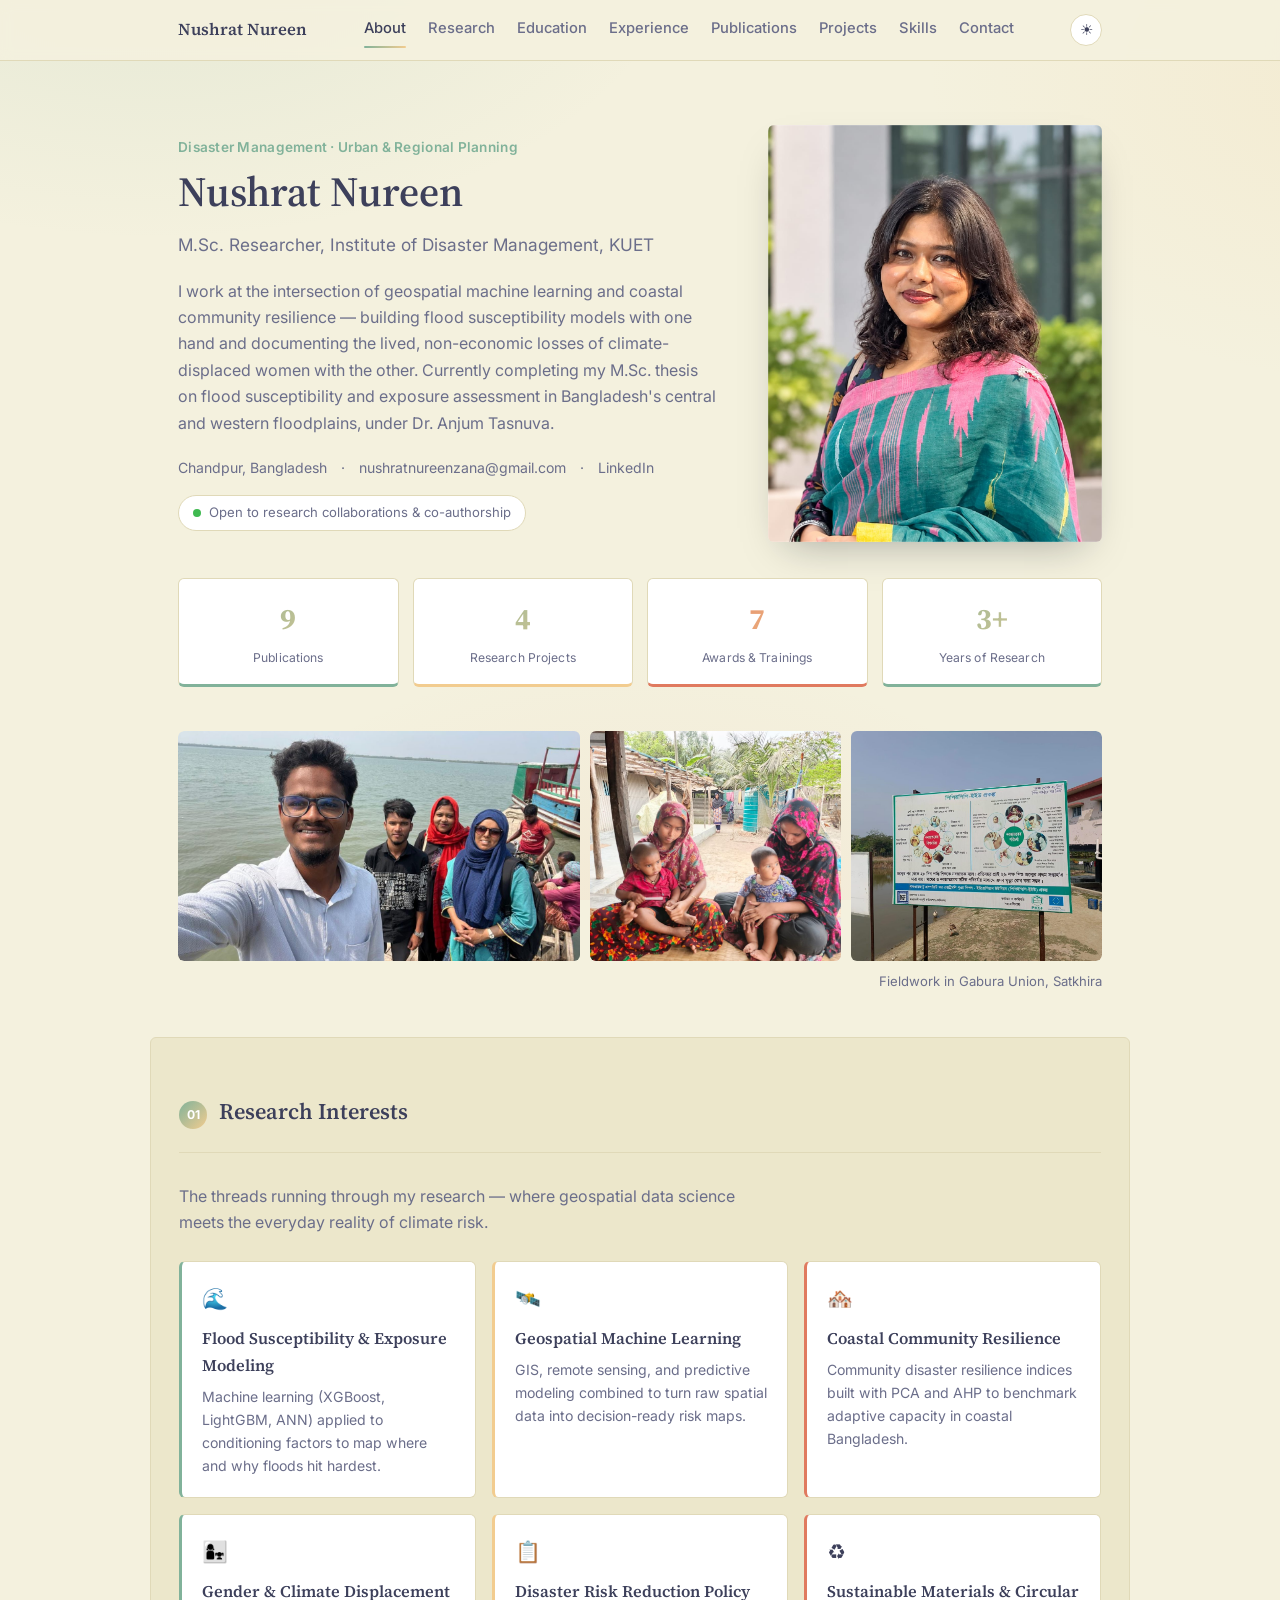
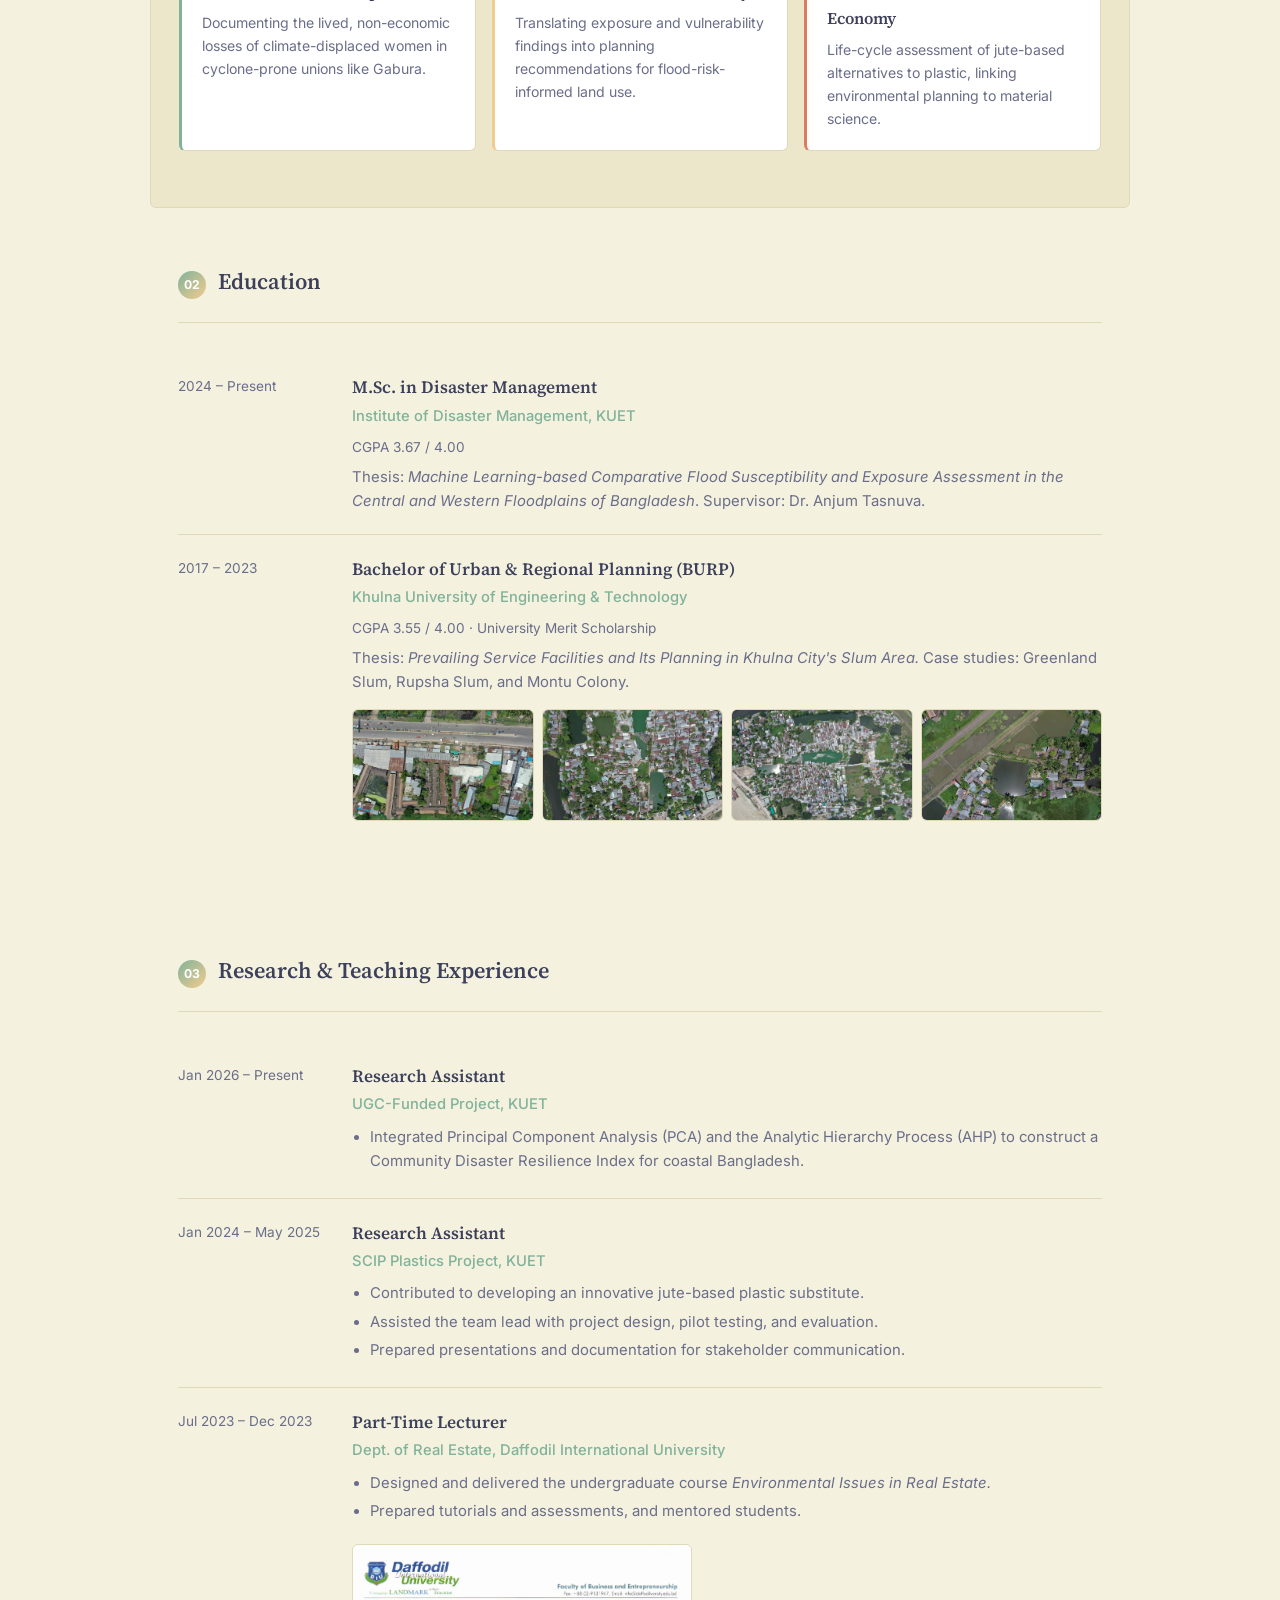
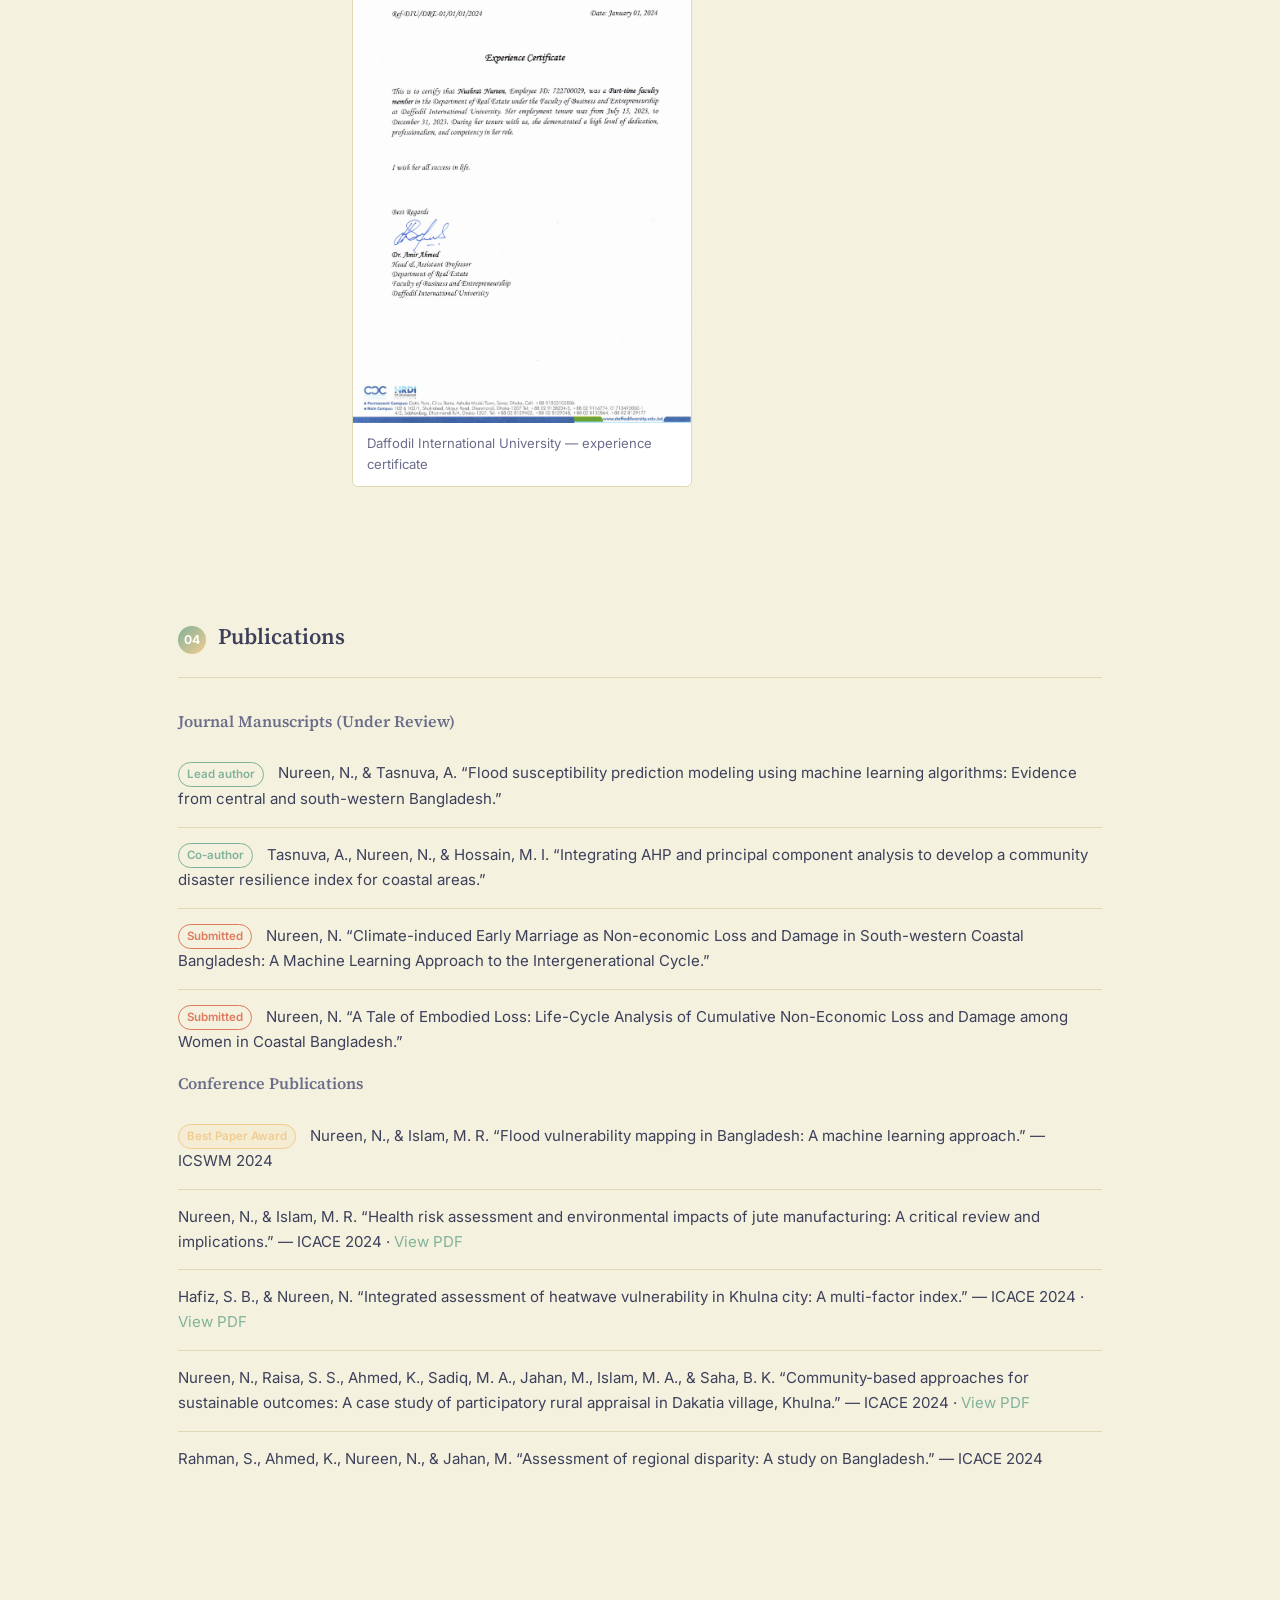
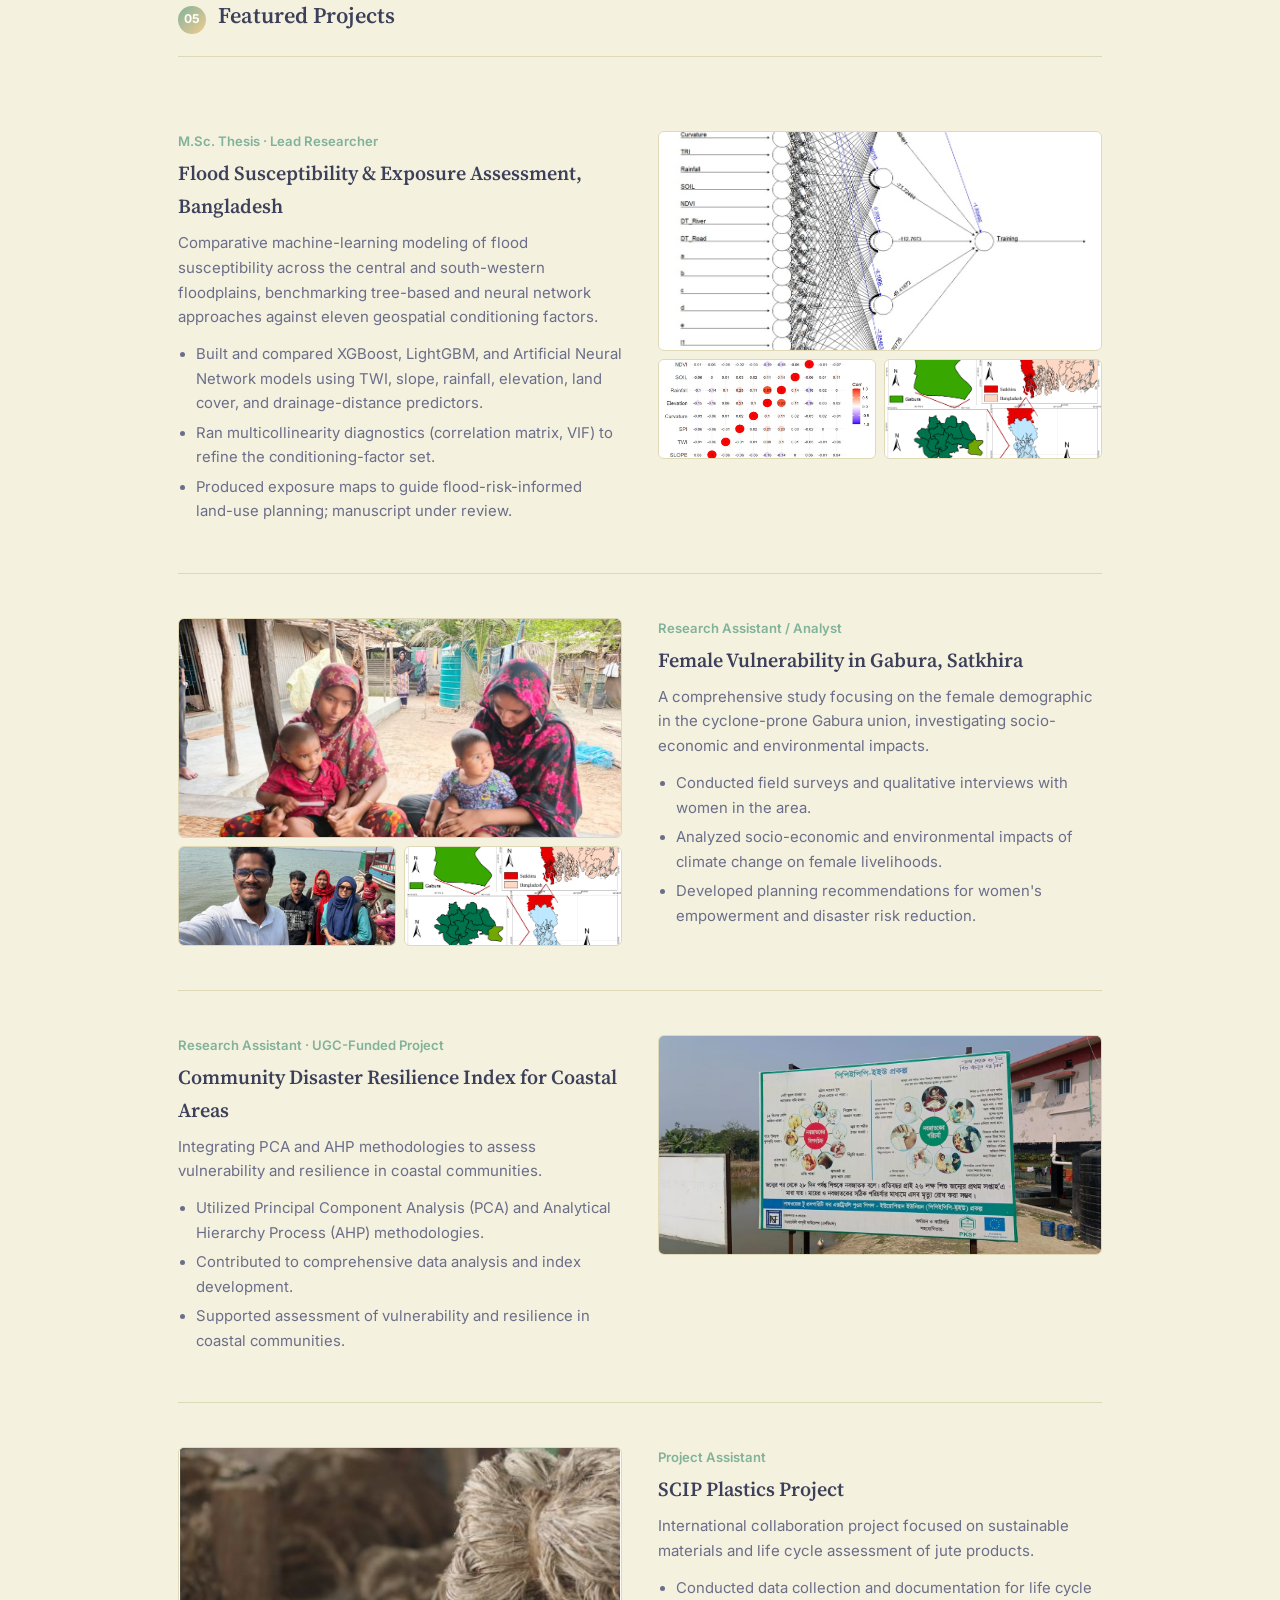
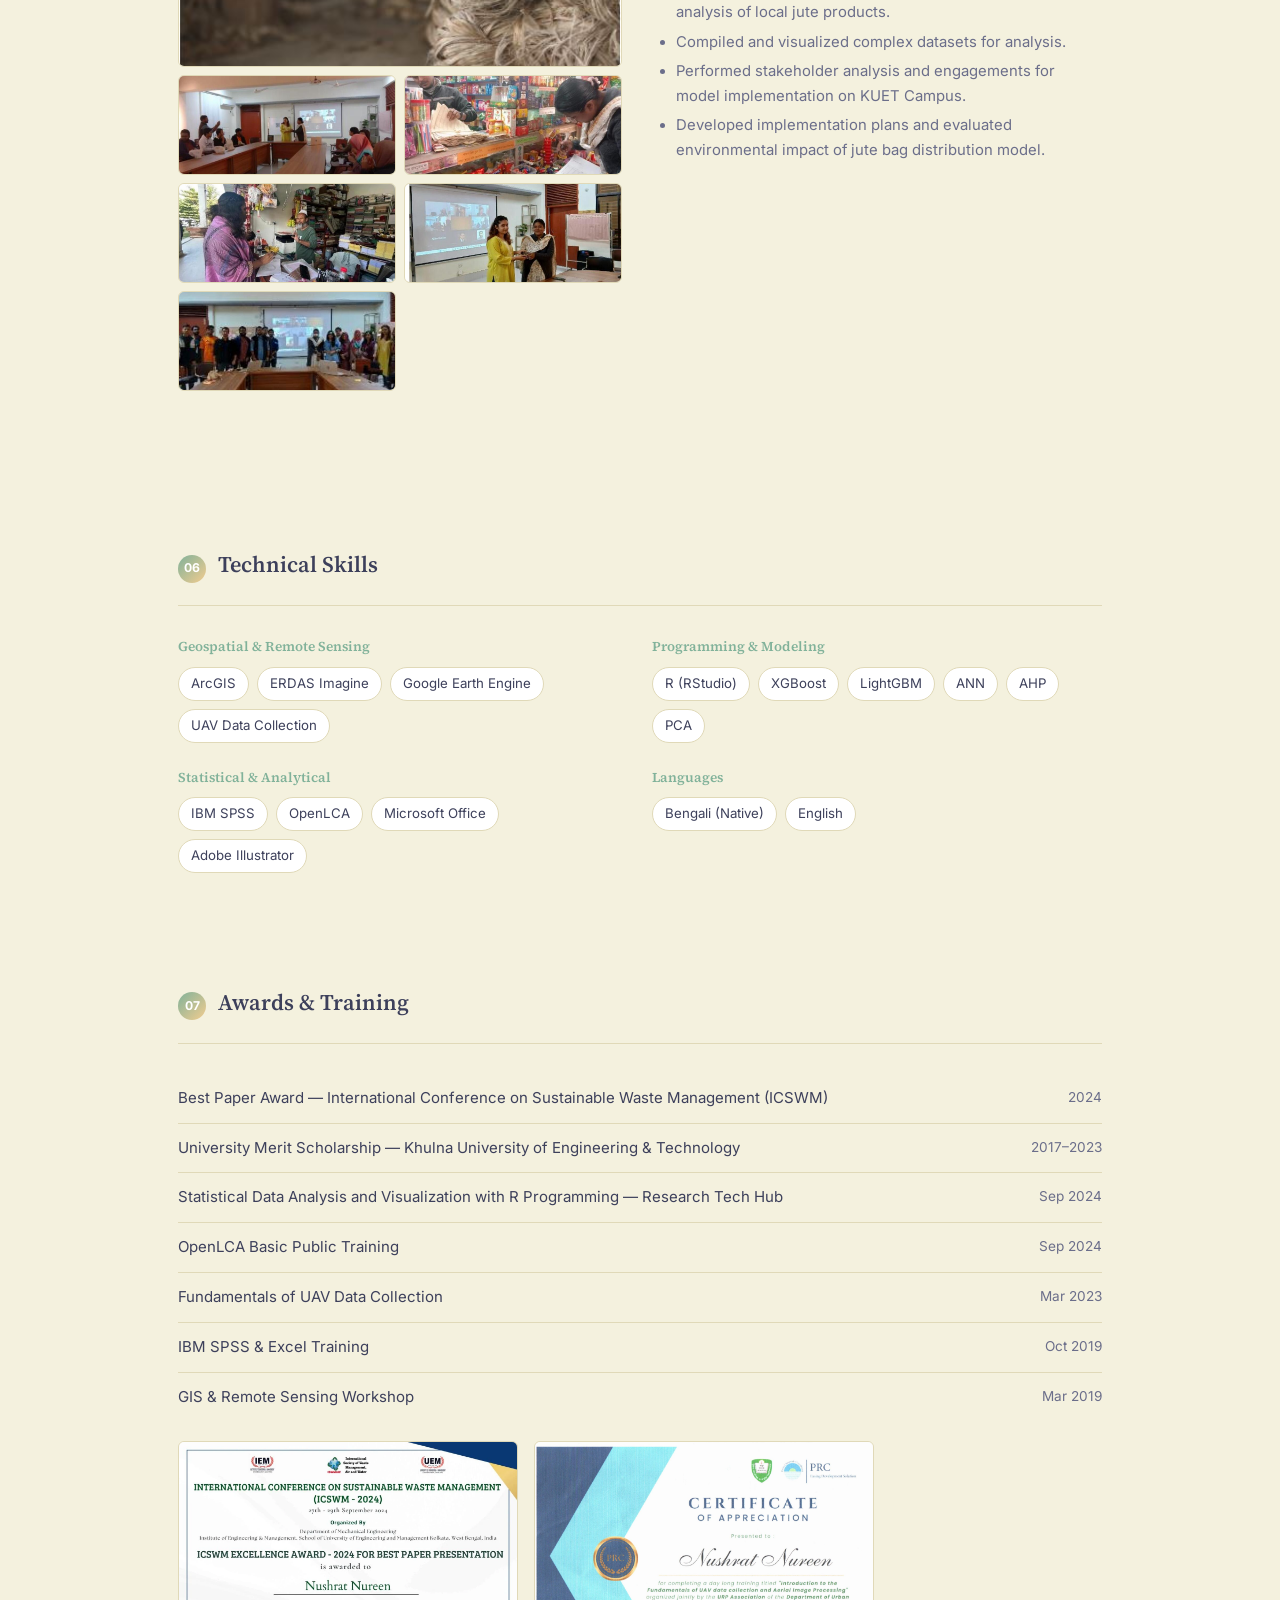
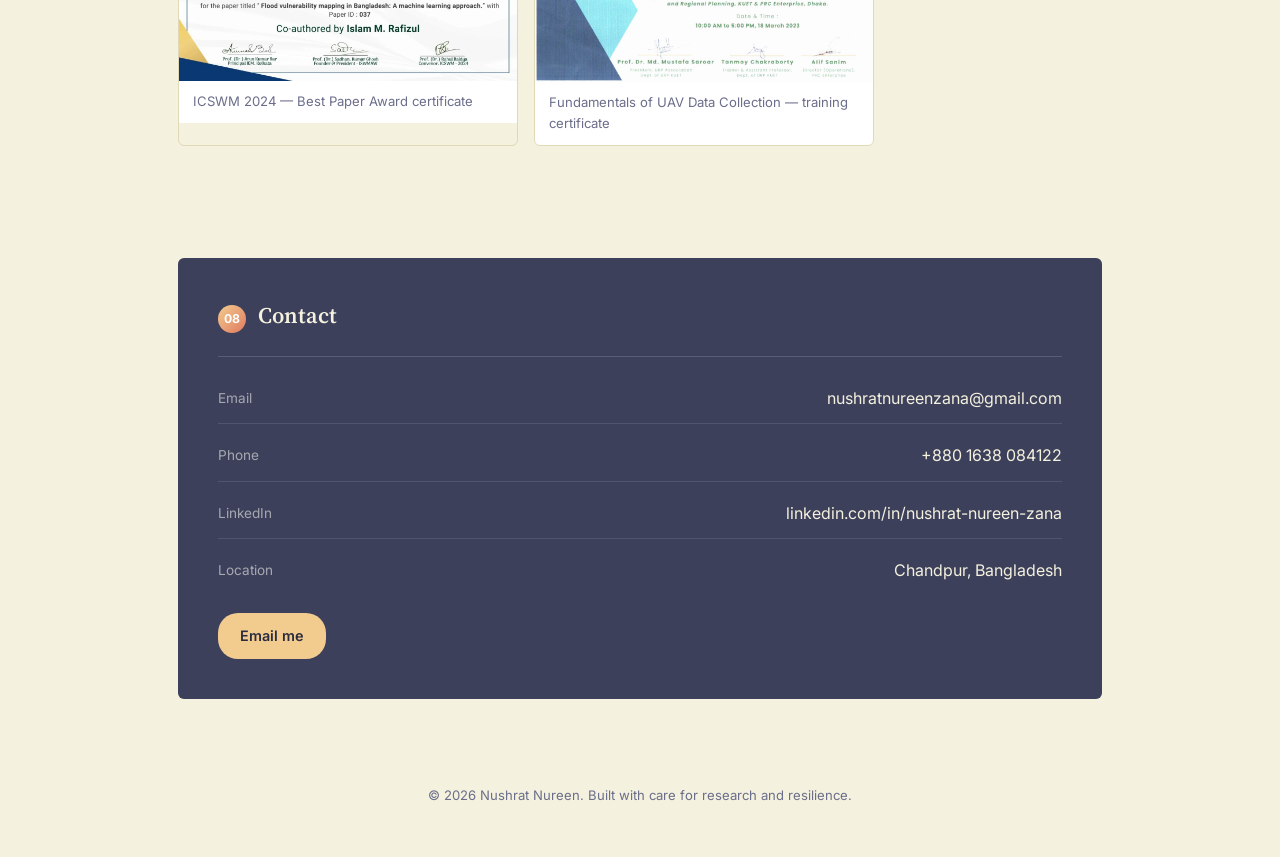
==== commit f2780f52: "Rebuild the color system around the cream/terracotta/slate palette Maps text, surfaces, and accents " ====
--- a/index.html
+++ b/index.html
@@ -15,32 +15,32 @@
 <link href="https://fonts.googleapis.com/css2?family=Source+Serif+4:opsz,wght@8..60,400;8..60,500;8..60,600;8..60,700&family=Inter:wght@400;500;600&display=swap" rel="stylesheet">
 <style>
   :root{
-    --charcoal:#132A13;
-    --charcoal-deep:#0A1A0A;
-    --teal:#4F772D;
-    --amber:#7A9A3C;
-    --coral:#31572C;
-    --paper:#F8FAEC;
+    --charcoal:#3D405B;
+    --charcoal-deep:#2A2C3F;
+    --teal:#81B29A;
+    --amber:#F2CC8F;
+    --coral:#E07A5F;
+    --paper:#F4F1DE;
     --surface:#FFFFFF;
-    --surface-alt:#F0F4D9;
-    --line:#D9E4B5;
-    --ink:#132A13;
-    --ink-soft:#52603F;
+    --surface-alt:#ECE7CB;
+    --line:#E0D9B8;
+    --ink:#3D405B;
+    --ink-soft:#6B6E8A;
     --radius:6px;
     --maxw:980px;
   }
   [data-theme="dark"]{
-    --charcoal:#0A160A;
+    --charcoal:#15162A;
     --charcoal-deep:#000000;
-    --teal:#90A955;
-    --amber:#ECF39E;
-    --coral:#6B9C44;
-    --paper:#0E1A0E;
-    --surface:#16270F;
-    --surface-alt:#1E3014;
-    --line:#2E4A22;
-    --ink:#EAF0D8;
-    --ink-soft:#AEC187;
+    --teal:#9FCBB3;
+    --amber:#F6D9A8;
+    --coral:#E99478;
+    --paper:#1C1E30;
+    --surface:#2B2E47;
+    --surface-alt:#333659;
+    --line:#464977;
+    --ink:#F4F1DE;
+    --ink-soft:#C7C2A0;
   }
   *{box-sizing:border-box;}
   html{scroll-behavior:smooth;}
@@ -100,11 +100,11 @@
 
   header.site-nav{
     position:sticky; top:0; z-index:50;
-    background:rgba(250,248,243,.9);
+    background:rgba(244,241,222,.9);
     backdrop-filter:blur(6px);
     border-bottom:1px solid var(--line);
   }
-  [data-theme="dark"] header.site-nav{background:rgba(24,20,16,.88);}
+  [data-theme="dark"] header.site-nav{background:rgba(28,30,48,.88);}
   .nav-inner{
     max-width:var(--maxw); margin:0 auto; padding:14px 28px;
     display:flex; align-items:center; justify-content:space-between;
@@ -313,16 +313,16 @@
   .award-cert-caption{display:block; padding:10px 14px; font-size:.82rem; color:var(--ink-soft); background:var(--surface);}
 
   .contact-box{
-    background:var(--charcoal); color:#F1E9DC; border-radius:var(--radius); padding:40px;
+    background:var(--charcoal); color:#F4F1DE; border-radius:var(--radius); padding:40px;
     display:grid; gap:18px;
   }
-  .contact-box h2{color:#fff;}
+  .contact-box h2{color:#F4F1DE;}
   .contact-box .section-head{border-bottom:1px solid rgba(255,255,255,.15); margin-bottom:10px;}
   .contact-row{display:flex; justify-content:space-between; align-items:center; flex-wrap:wrap; gap:6px;
     border-bottom:1px solid rgba(255,255,255,.1); padding-bottom:12px;}
   .contact-row:last-of-type{border-bottom:none;}
   .contact-row .label{color:rgba(237,238,233,.6); font-size:.85rem;}
-  .contact-row a{color:#EDEEE9;}
+  .contact-row a{color:#F4F1DE;}
   .btn{
     display:inline-block; background:var(--amber); color:var(--charcoal-deep) !important;
     padding:11px 22px; border-radius:20px; font-size:.9rem; font-weight:600;
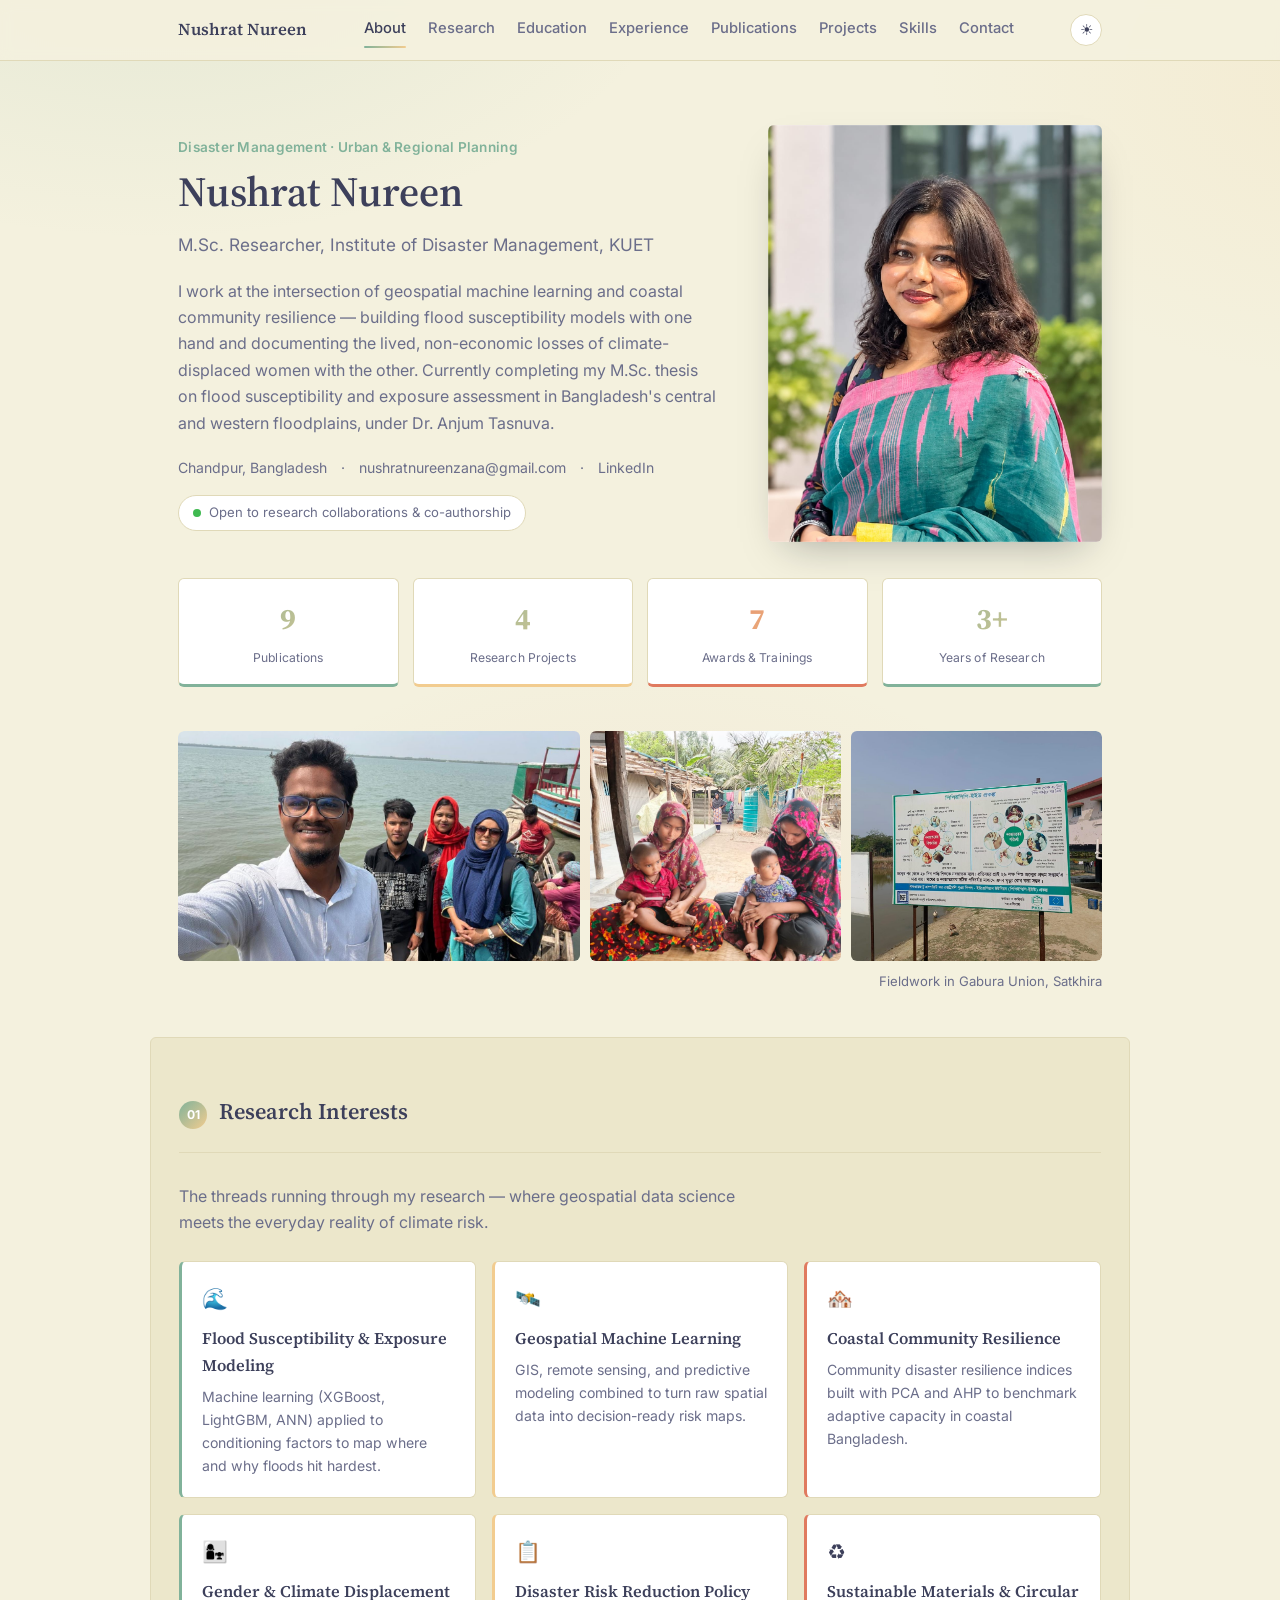
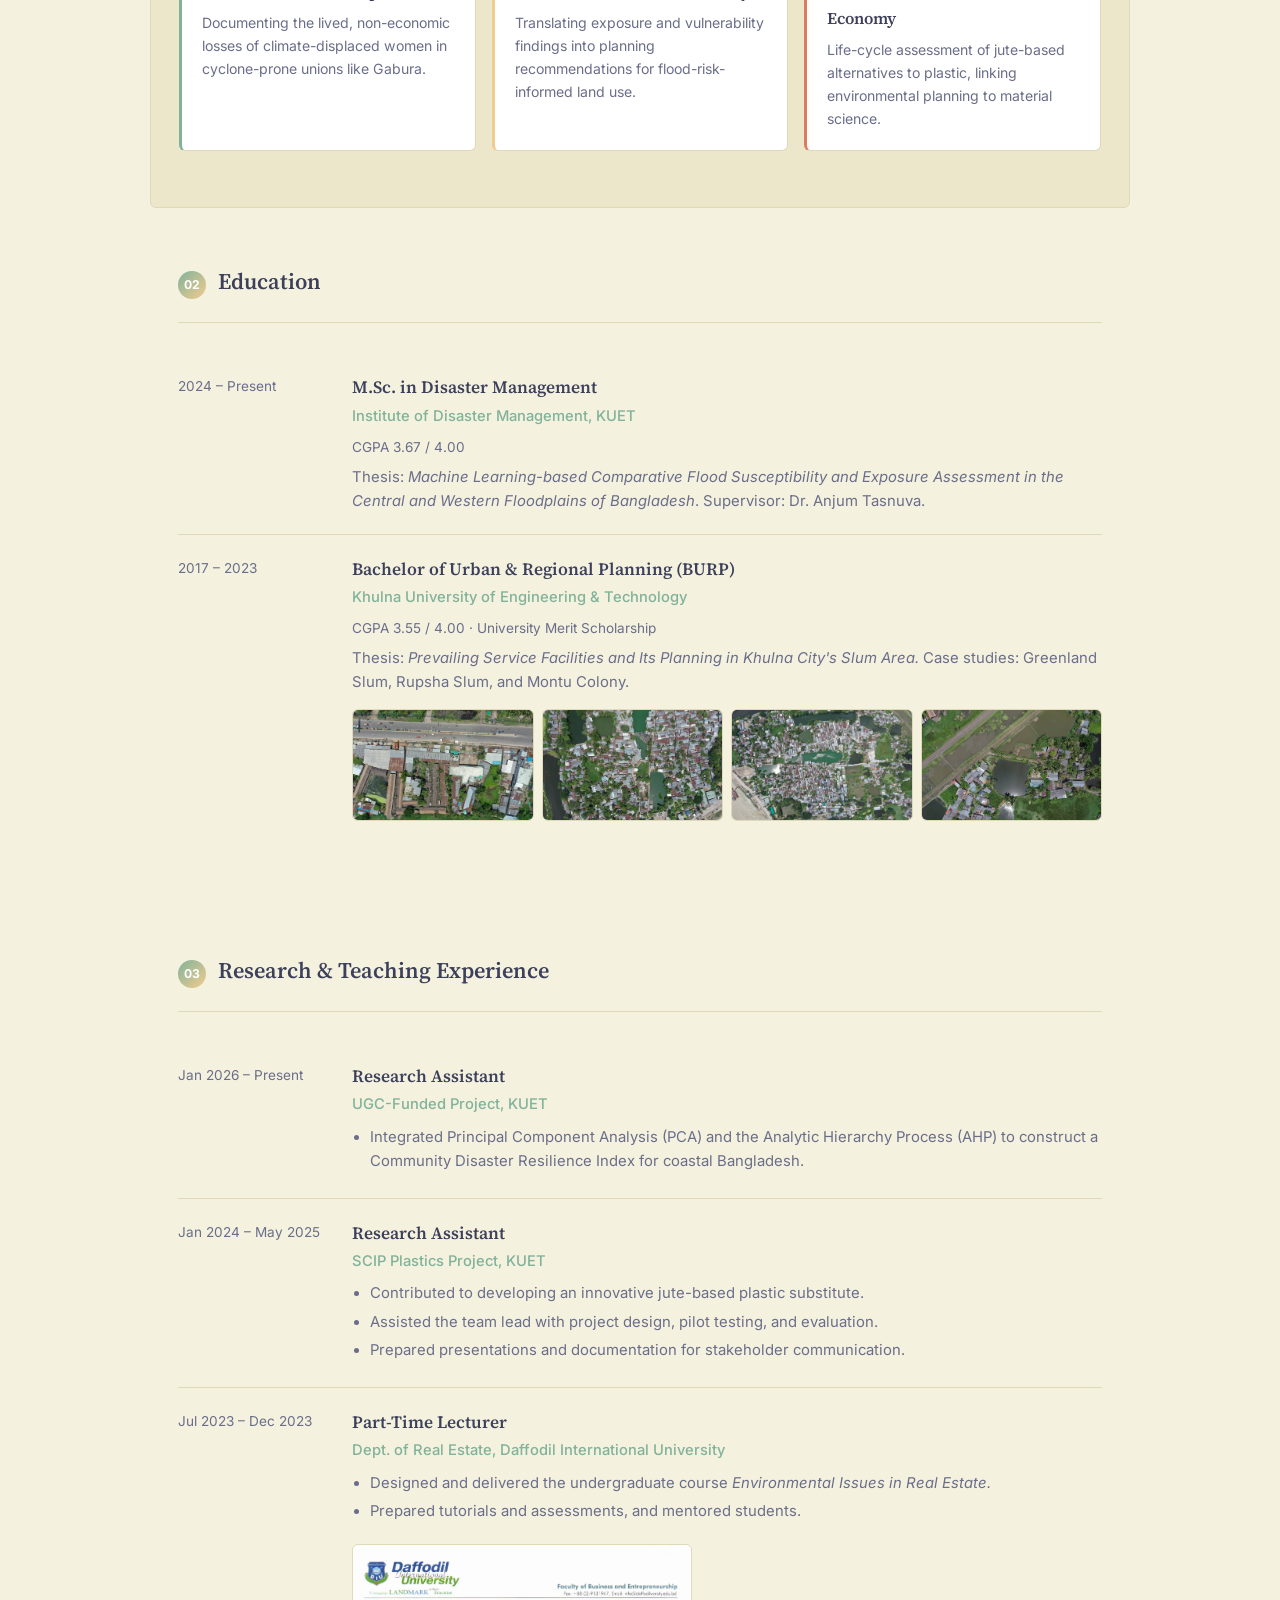
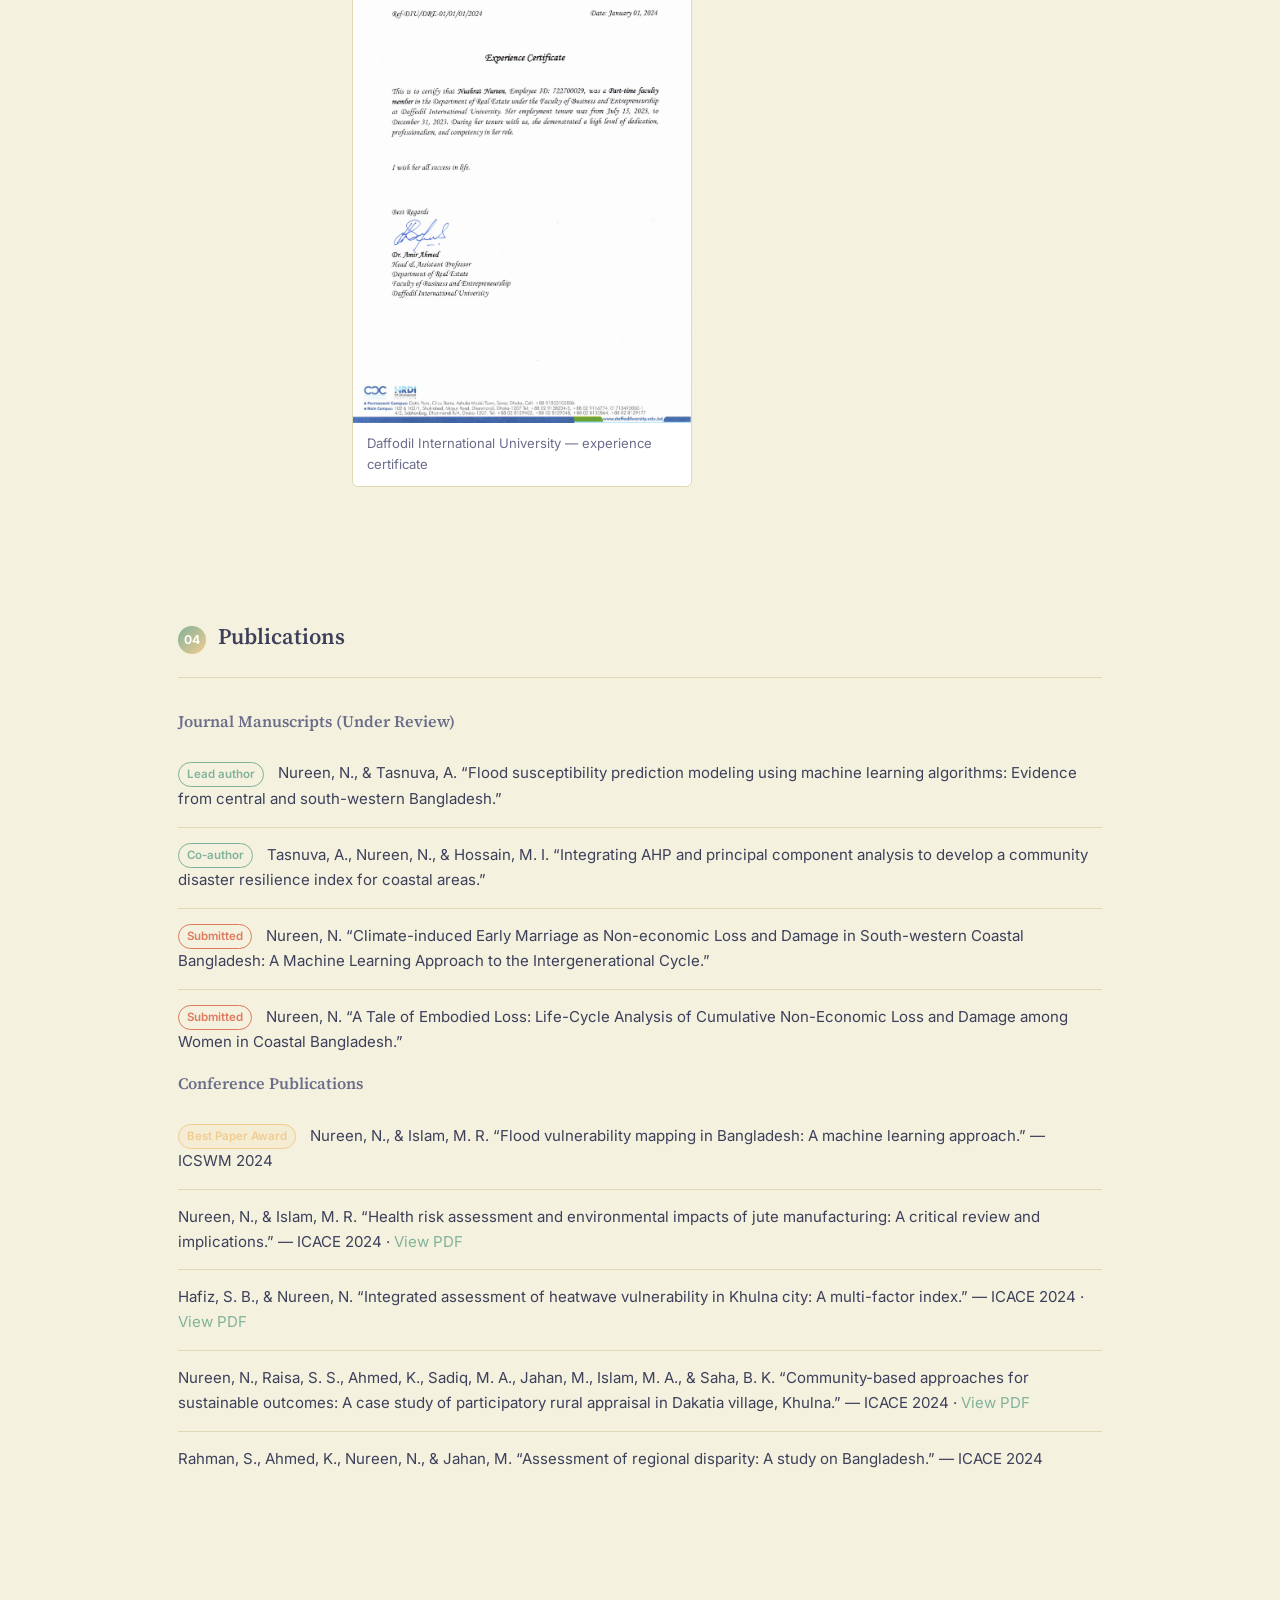
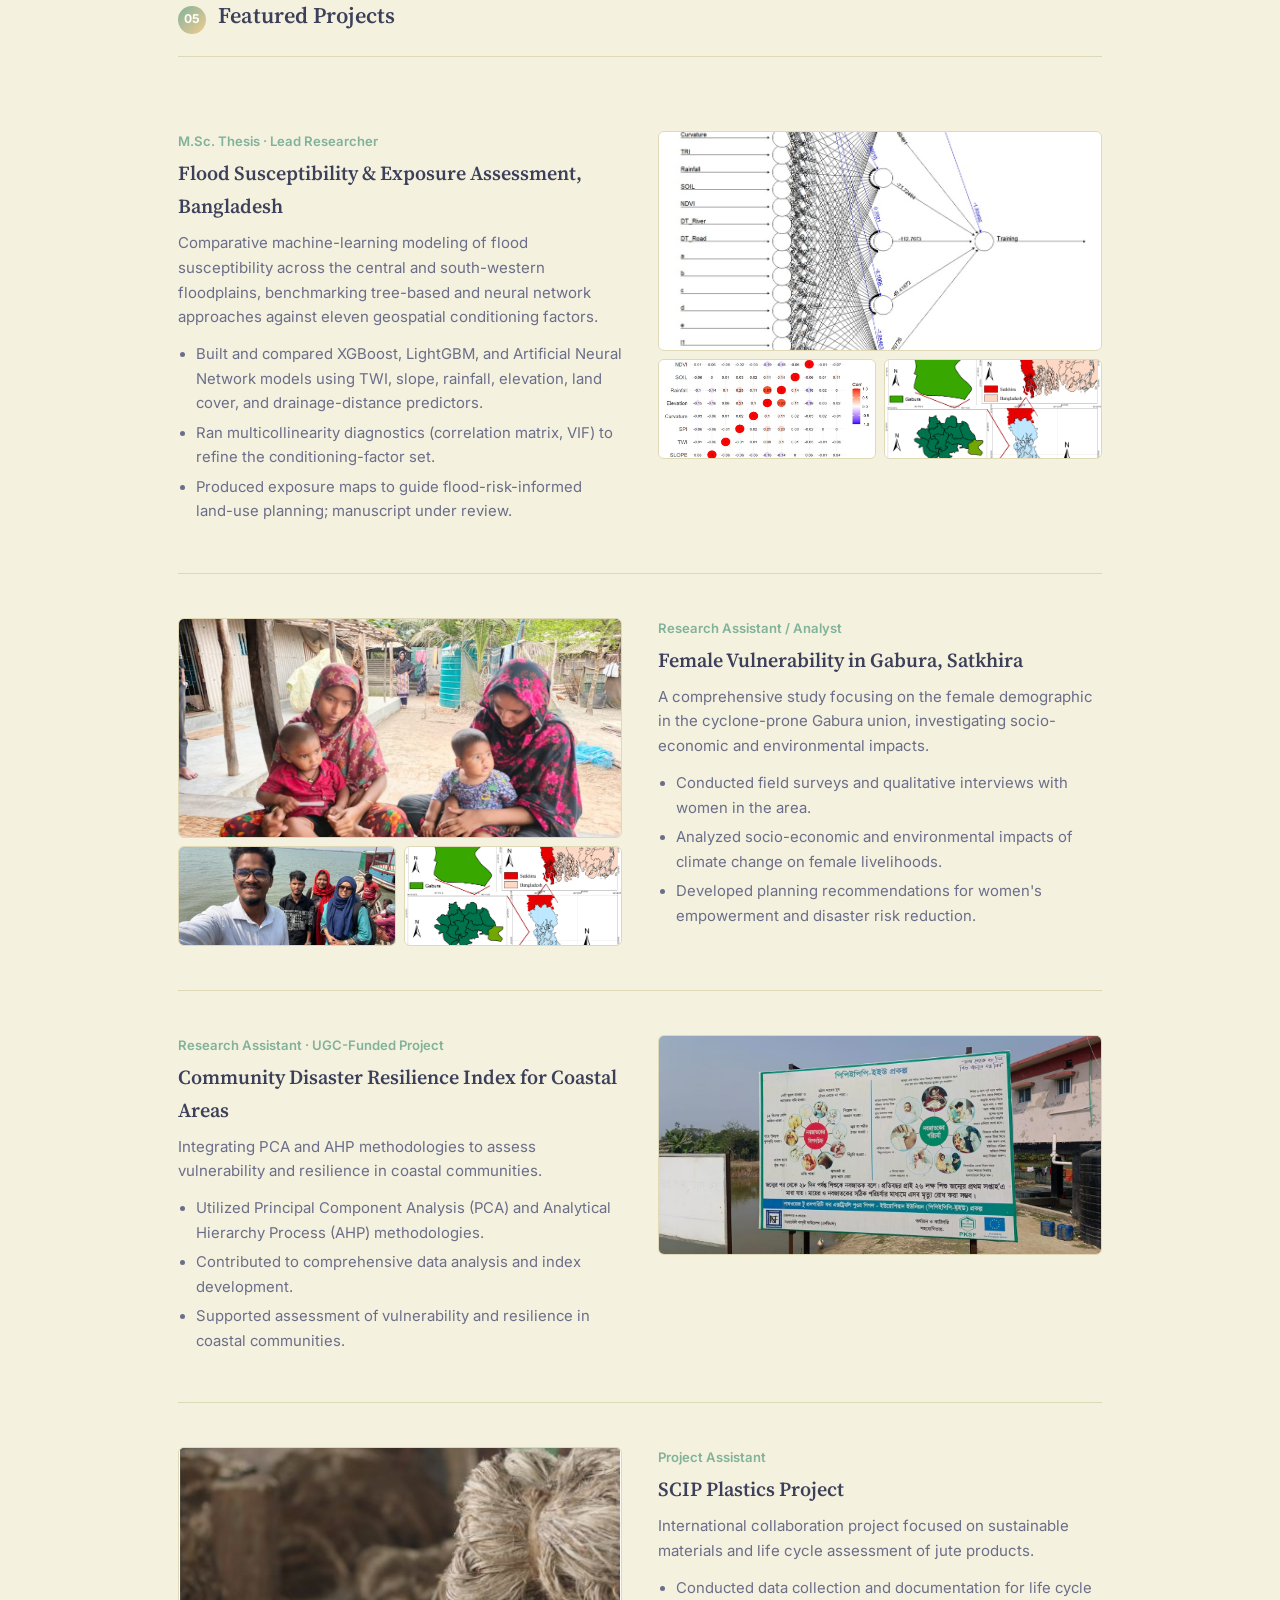
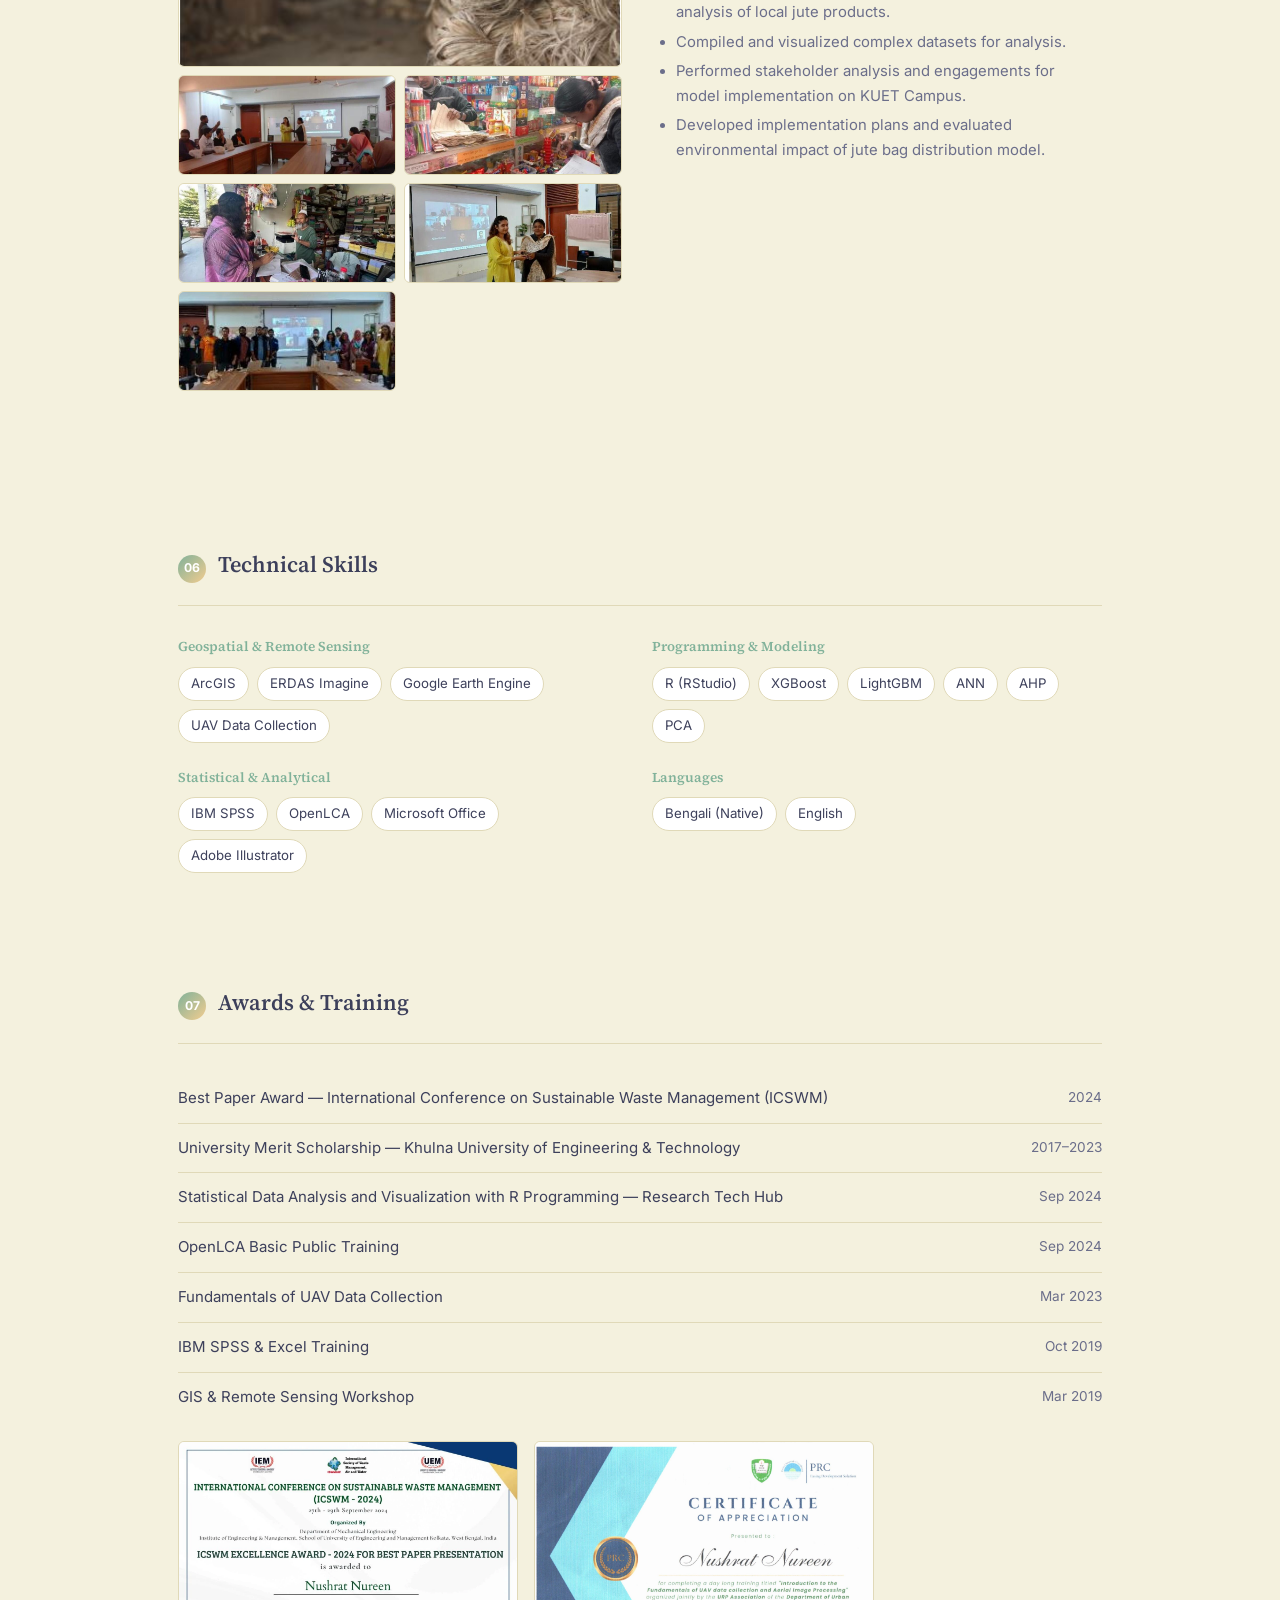
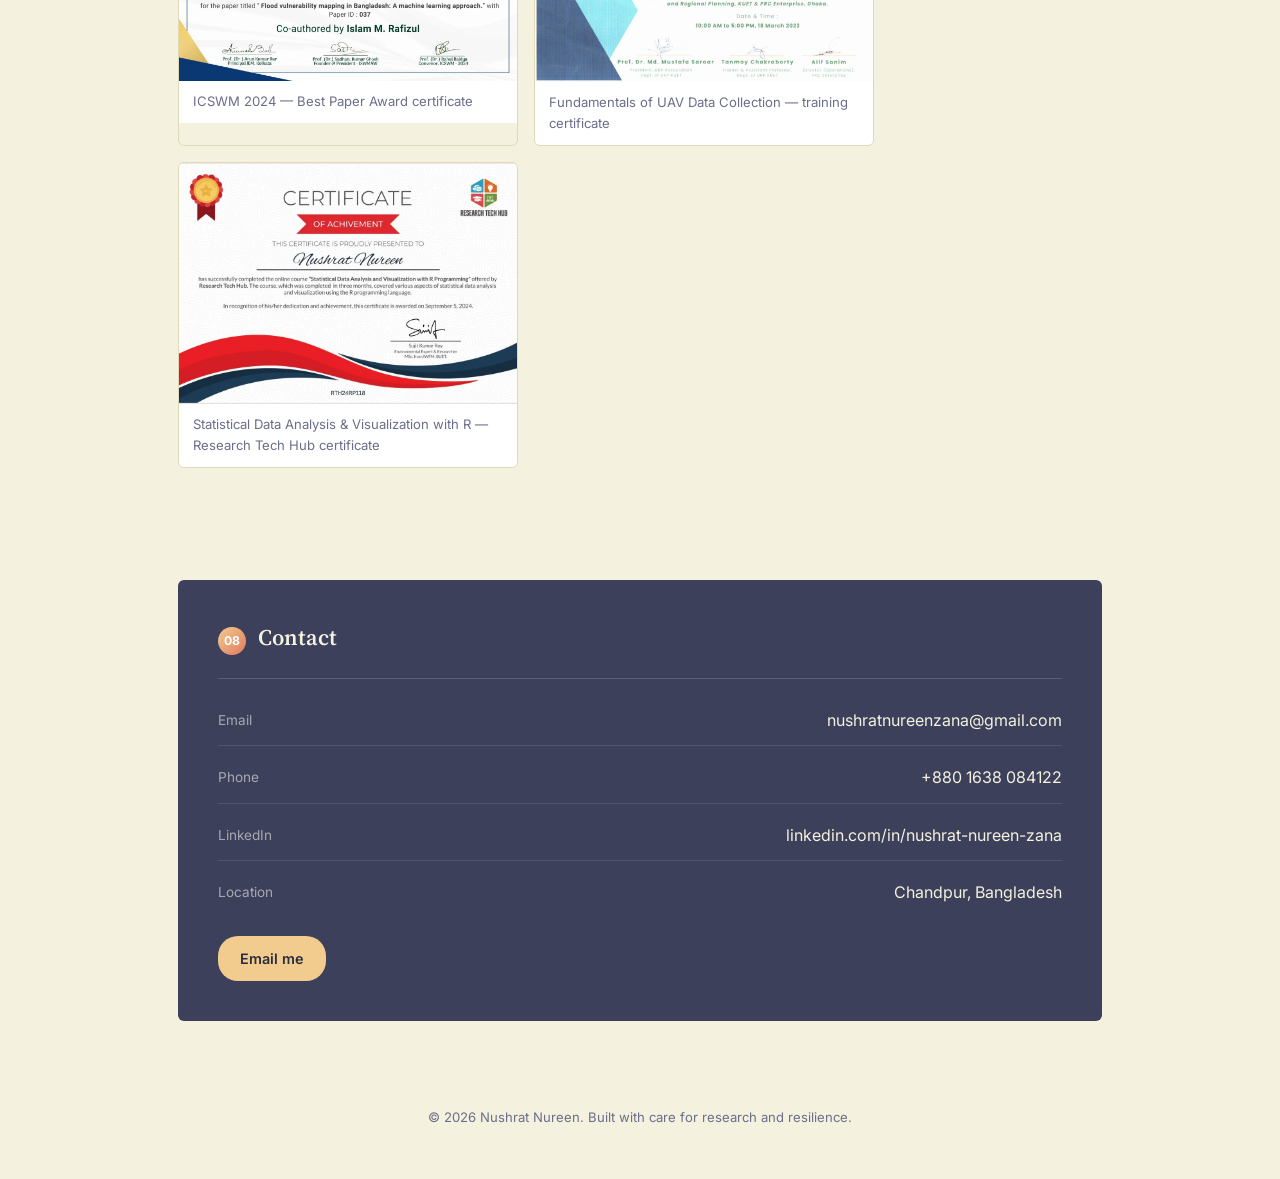
==== commit a91452c6: "Add R Programming training certificate to Awards section Research Tech Hub certificate for Statistic" ====
--- a/index.html
+++ b/index.html
@@ -772,6 +772,10 @@
       <img src="img/uav-training-certificate.jpg" alt="Certificate of Appreciation for completing Fundamentals of UAV Data Collection and Aerial Image Processing training, awarded to Nushrat Nureen">
       <span class="award-cert-caption">Fundamentals of UAV Data Collection &mdash; training certificate</span>
     </a>
+    <a class="award-cert" href="img/r-programming-certificate.webp" target="_blank">
+      <img src="img/r-programming-certificate.webp" alt="Certificate of Achievement from Research Tech Hub for completing Statistical Data Analysis and Visualization with R Programming, awarded to Nushrat Nureen">
+      <span class="award-cert-caption">Statistical Data Analysis &amp; Visualization with R &mdash; Research Tech Hub certificate</span>
+    </a>
   </div>
 </section>
 
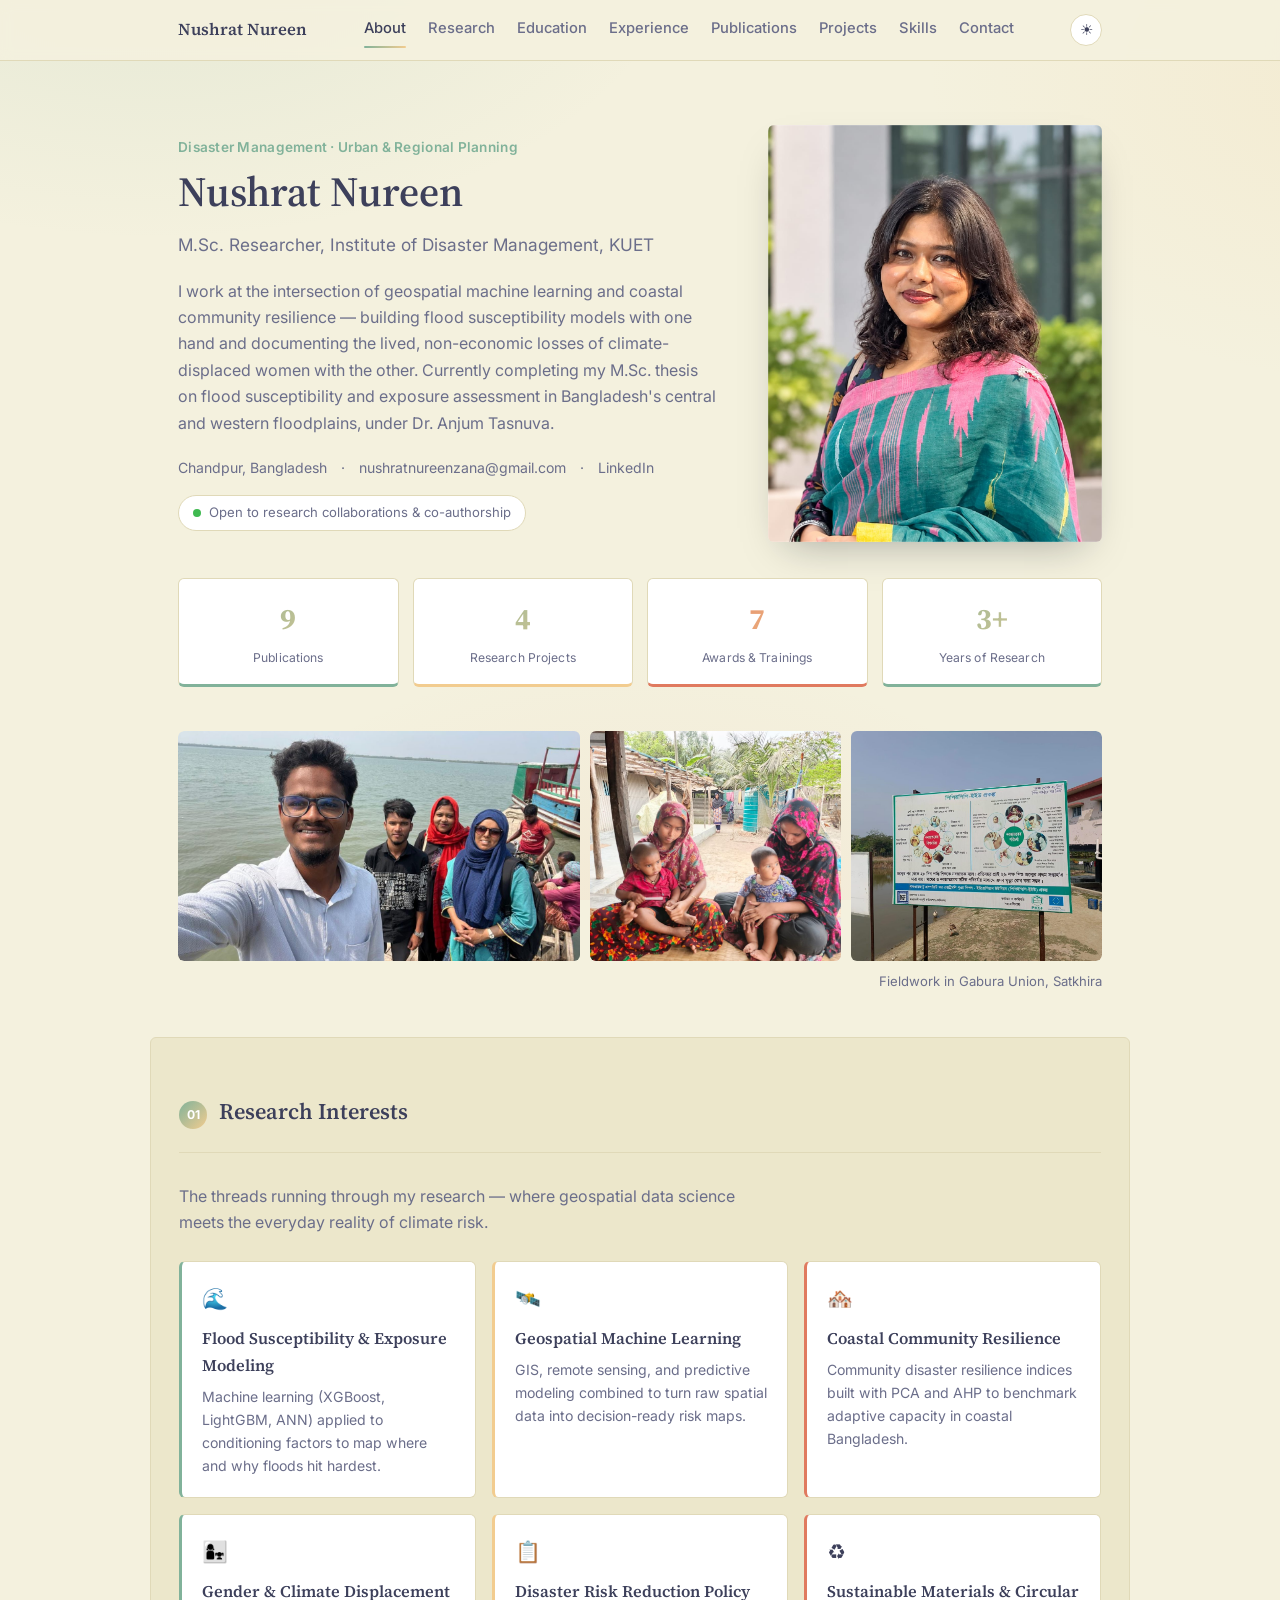
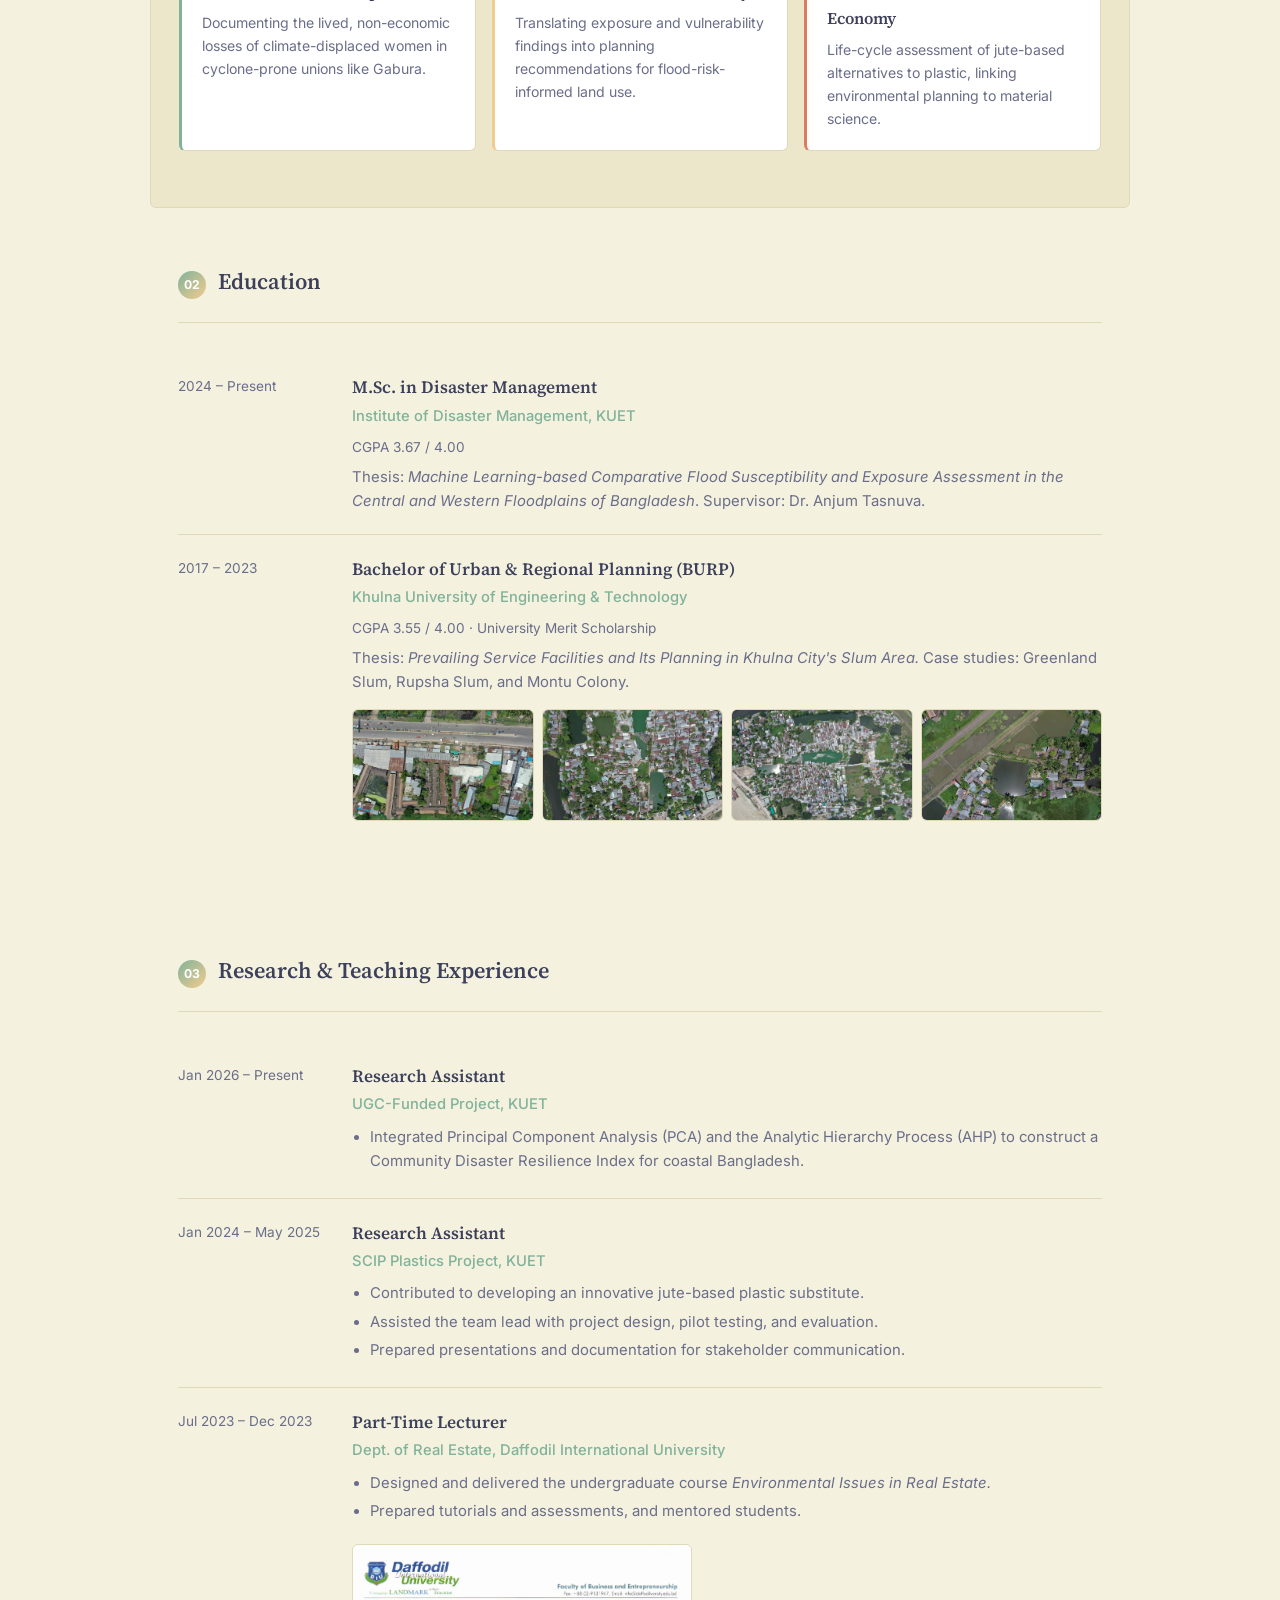
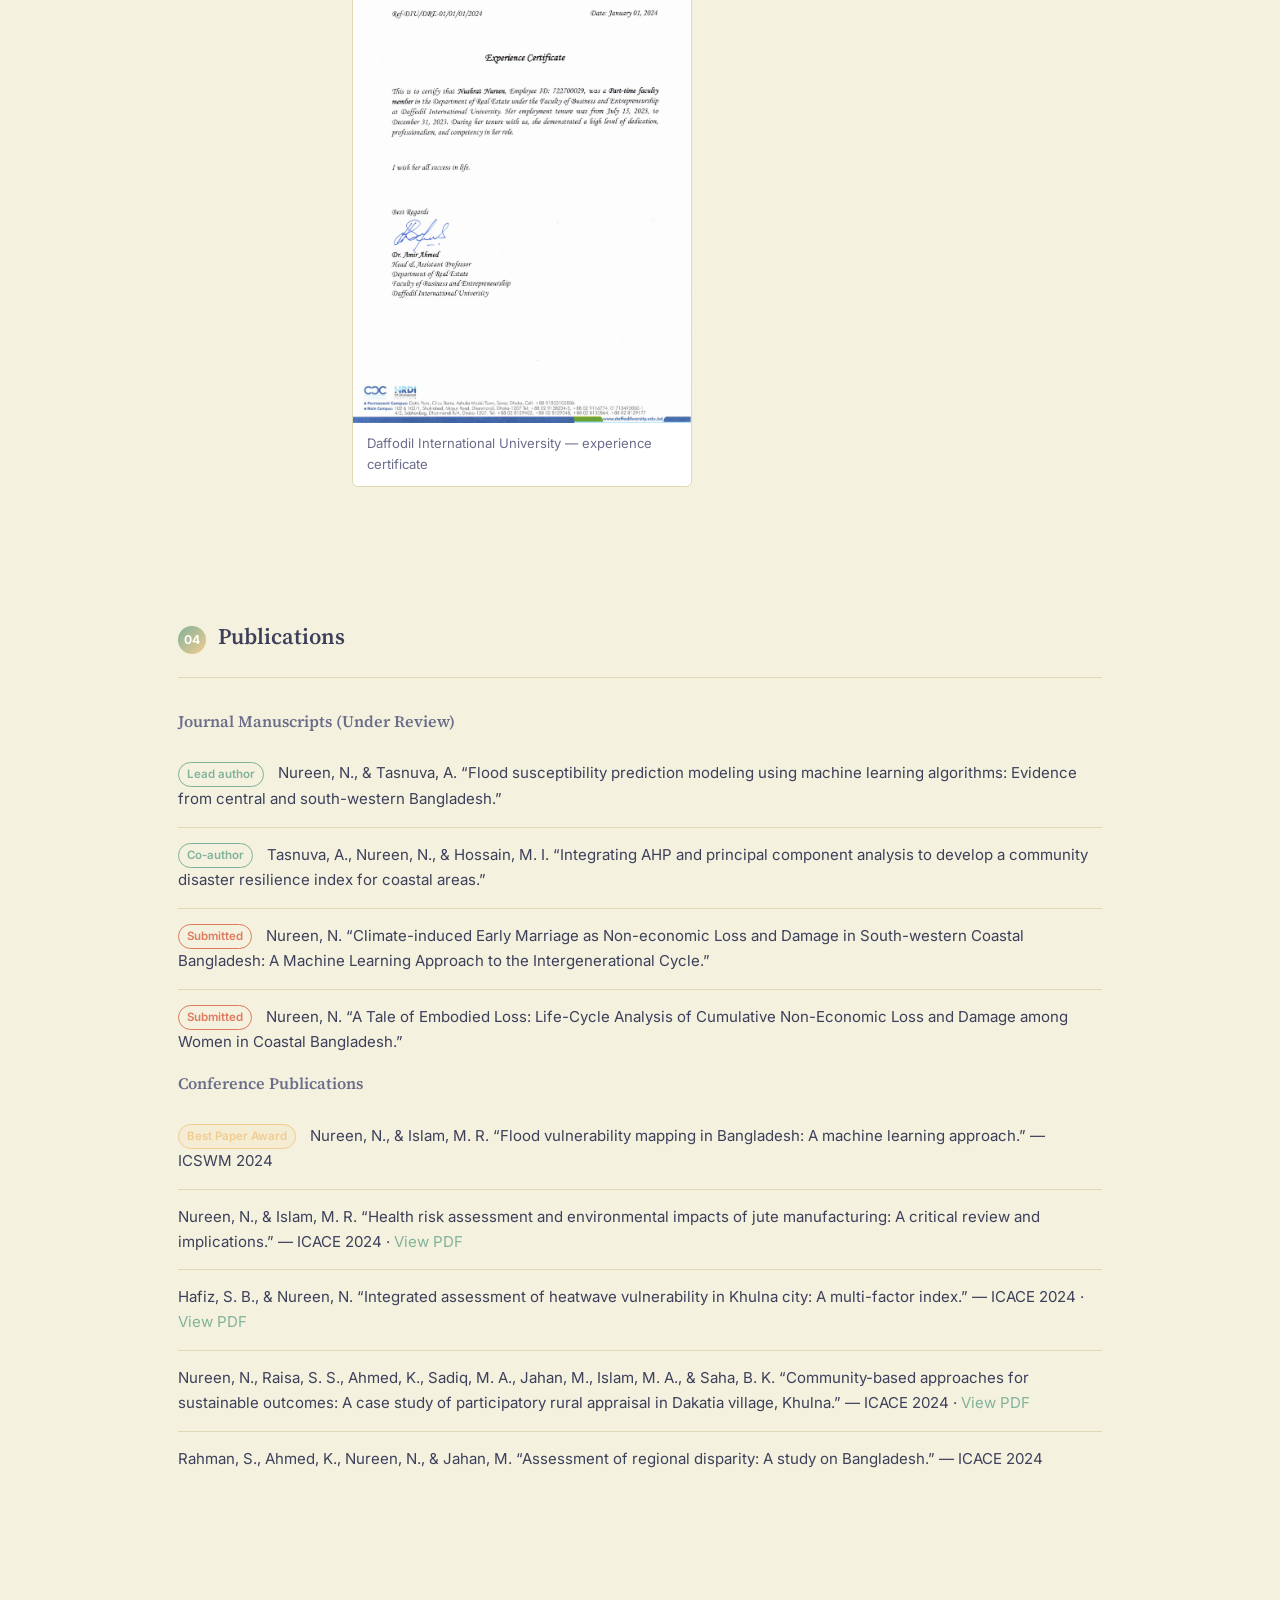
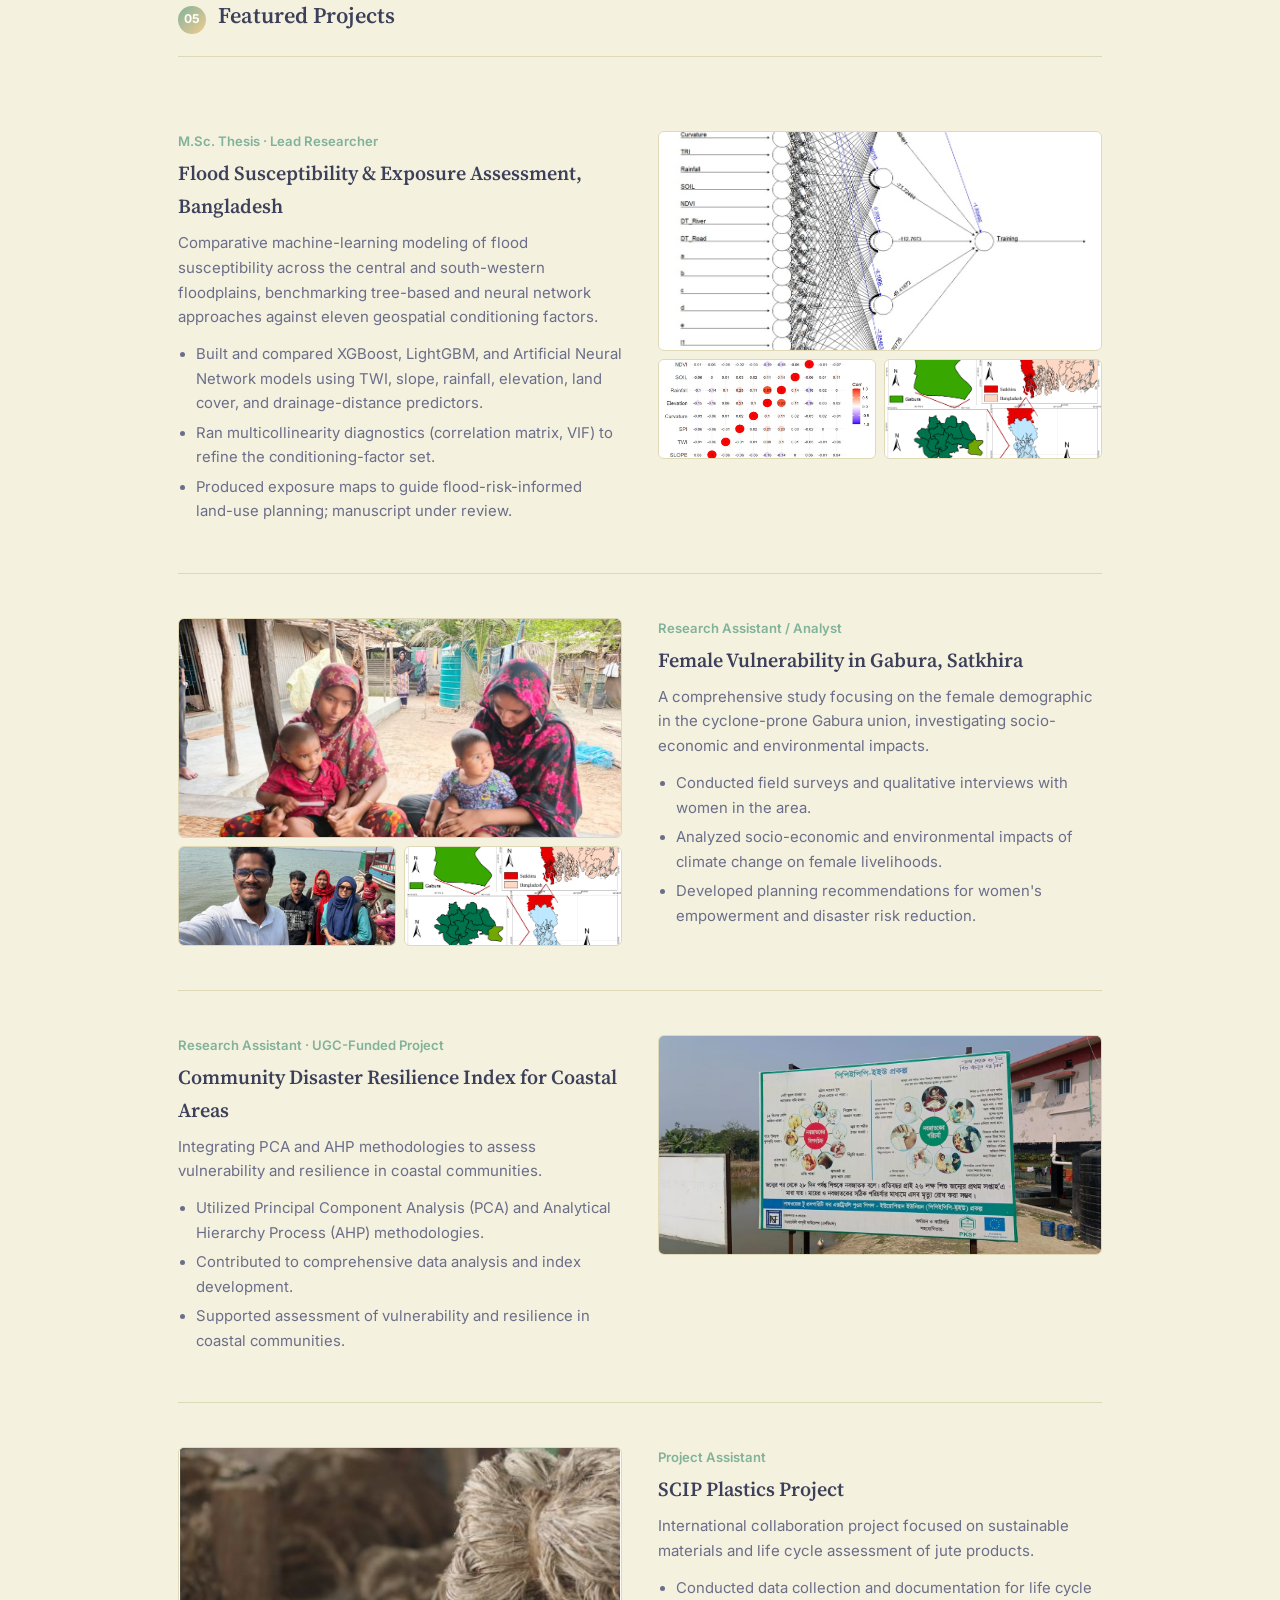
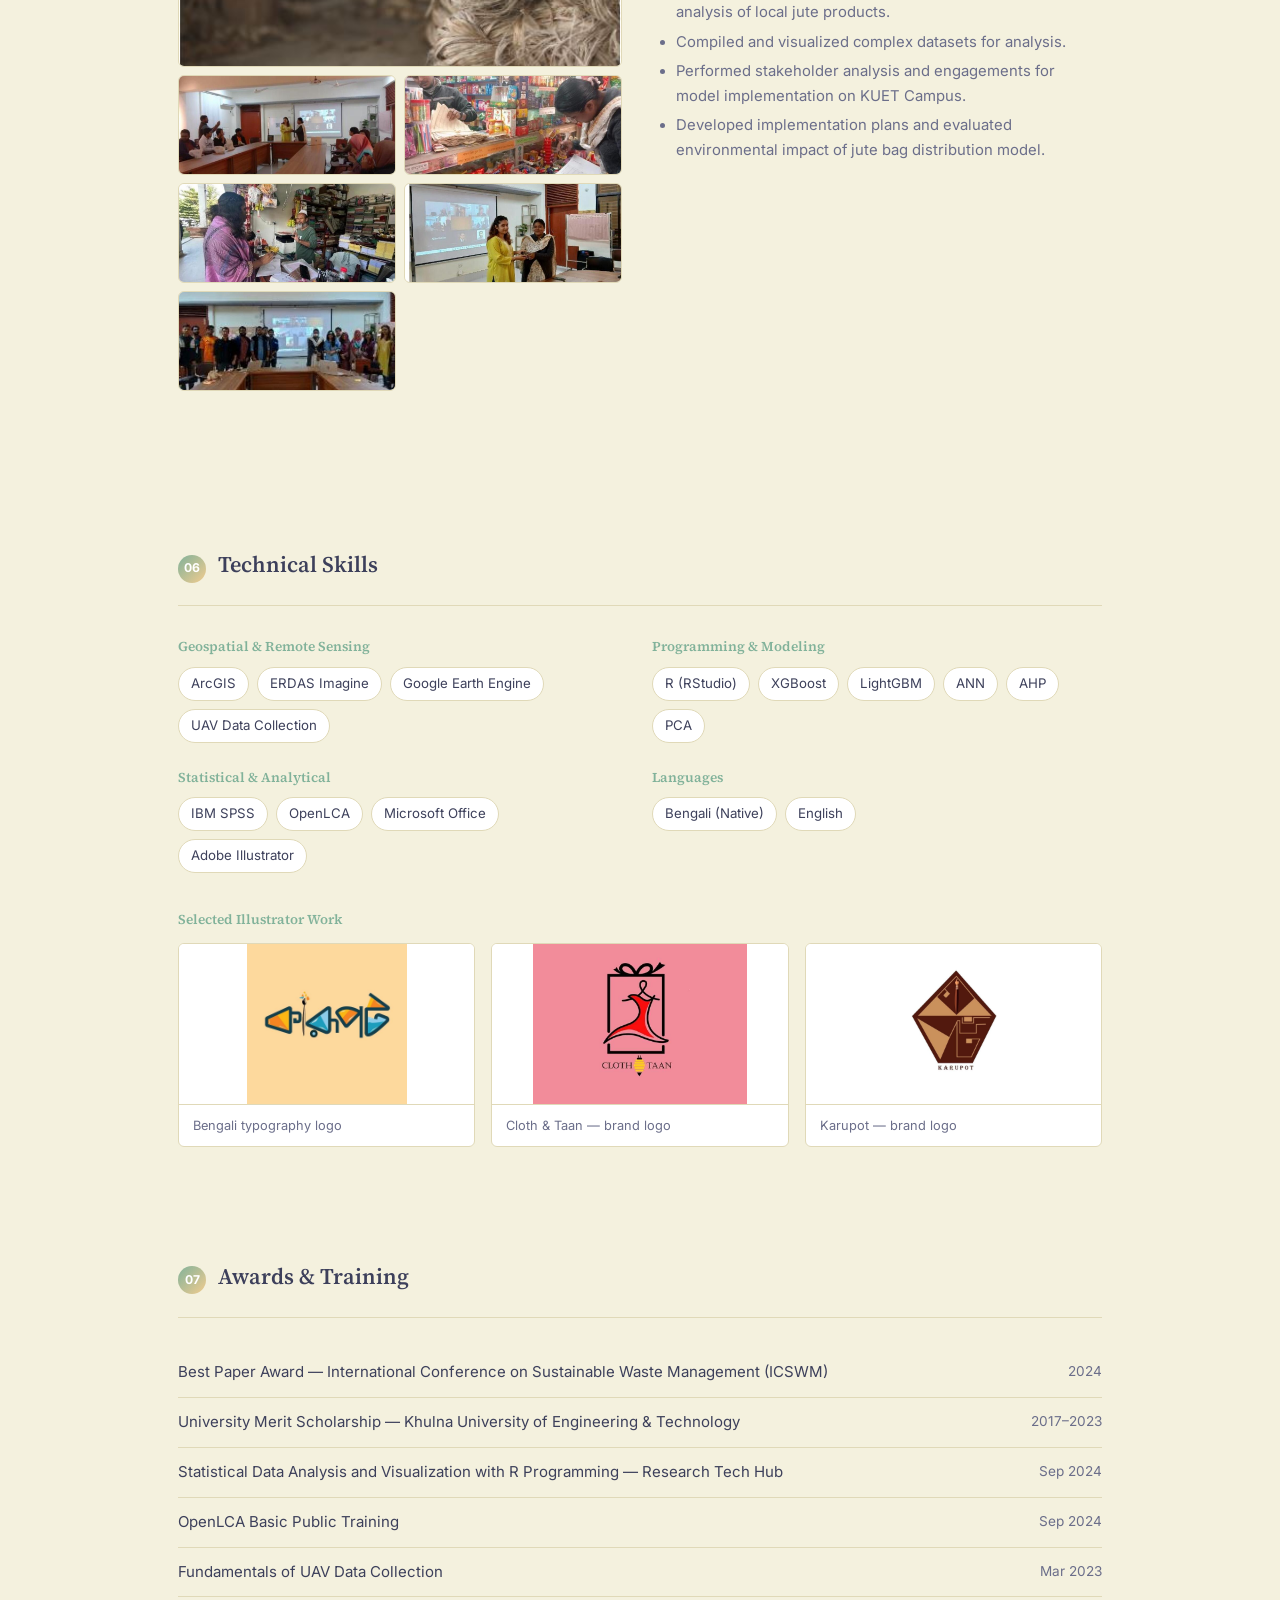
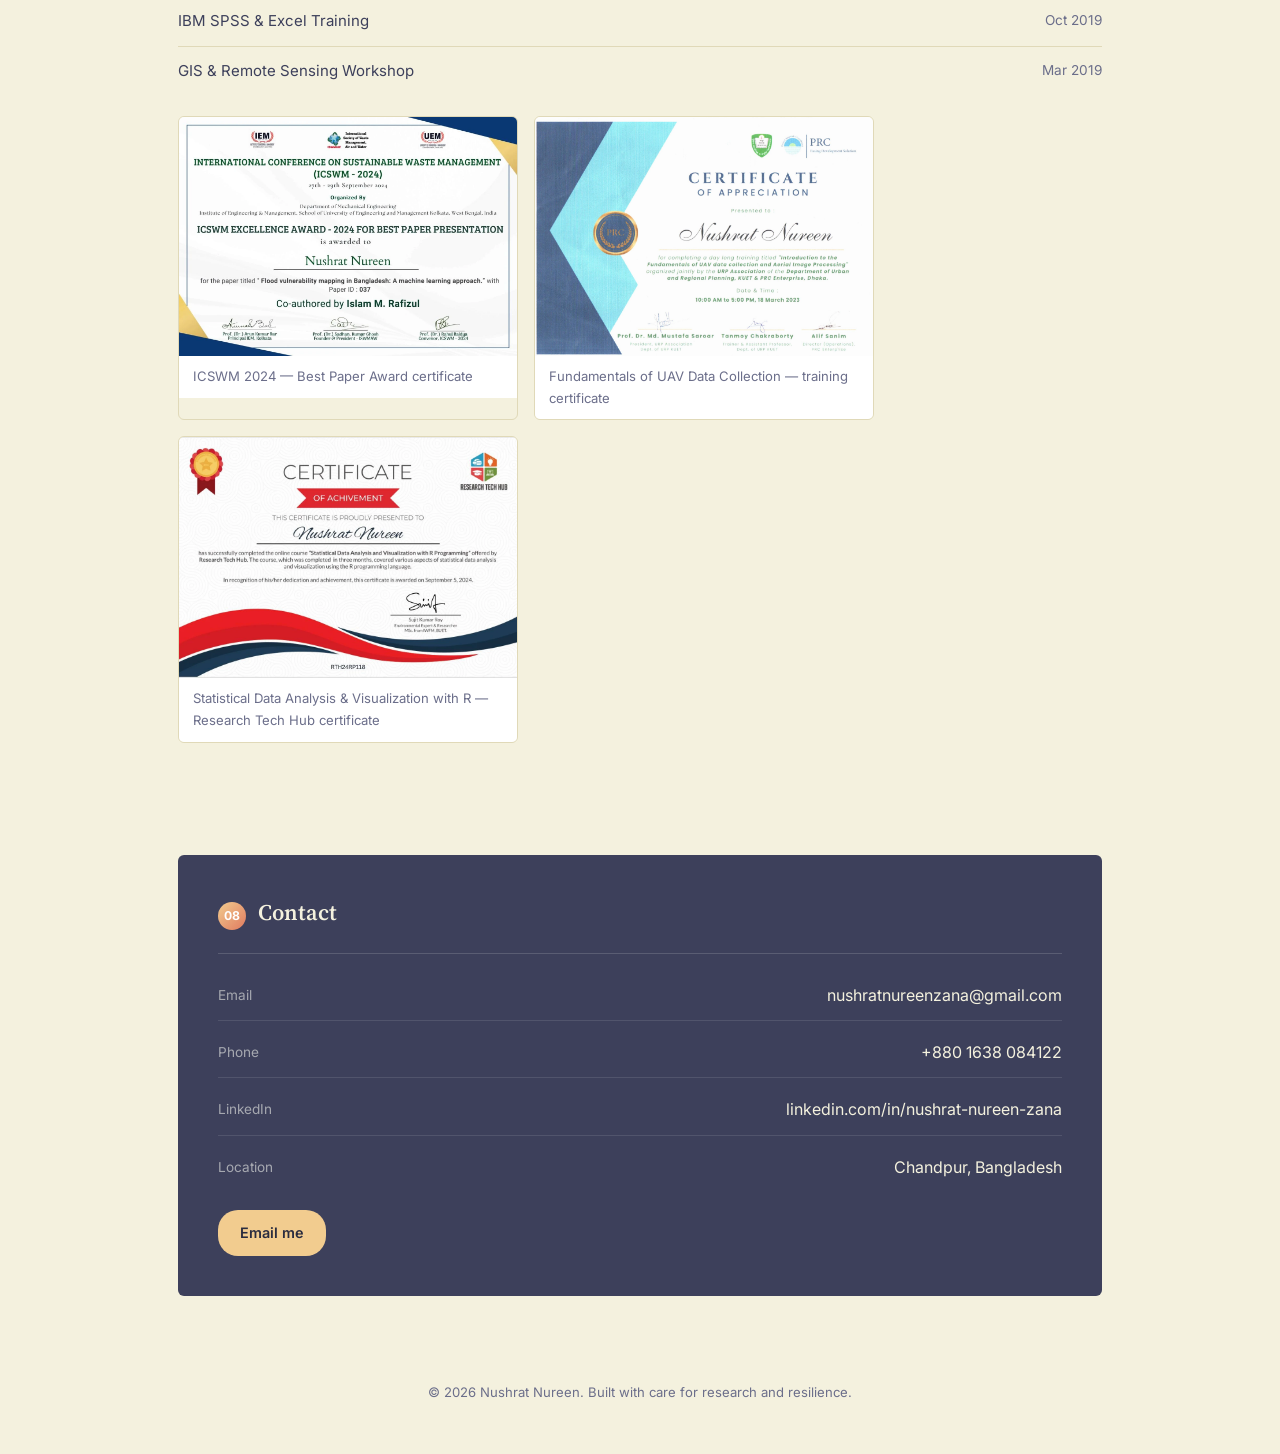
==== commit 680a4308: "Add an Illustrator work showcase to the Skills section Three logo designs (a Bengali typographic cal" ====
--- a/index.html
+++ b/index.html
@@ -288,6 +288,15 @@
   }
 
   .skills-grid{display:grid; grid-template-columns:1fr 1fr; gap:24px;}
+  .logo-showcase-head{font-size:.85rem; color:var(--teal); font-weight:600; margin:36px 0 12px;}
+  .logo-showcase{display:grid; grid-template-columns:repeat(3, 1fr); gap:16px;}
+  .logo-card{
+    background:var(--surface); border:1px solid var(--line); border-radius:var(--radius);
+    overflow:hidden; display:block; transition:transform .25s ease, box-shadow .25s ease;
+  }
+  .logo-card:hover{transform:translateY(-3px); box-shadow:0 14px 28px -16px rgba(12,10,8,.35);}
+  .logo-card img{width:100%; height:160px; object-fit:contain; background:#fff;}
+  .logo-card-caption{display:block; padding:10px 14px; font-size:.8rem; color:var(--ink-soft); border-top:1px solid var(--line);}
   .skill-block h3{font-size:.85rem; color:var(--teal); font-weight:600; margin-bottom:8px;}
   .chip-row{display:flex; flex-wrap:wrap; gap:8px;}
   .chip{
@@ -345,6 +354,7 @@
     .project, .project:nth-child(even){grid-template-columns:1fr;}
     .project:nth-child(even) .project-media{order:0;}
     .skills-grid{grid-template-columns:1fr;}
+    .logo-showcase{grid-template-columns:1fr 1fr;}
     .nav-links{
       position:fixed; top:57px; left:0; right:0; background:var(--paper);
       flex-direction:column; align-items:flex-start; padding:16px 28px;
@@ -749,6 +759,22 @@
         <span class="chip">English</span>
       </div>
     </div>
+  </div>
+
+  <h3 class="logo-showcase-head">Selected Illustrator Work</h3>
+  <div class="logo-showcase">
+    <a class="logo-card" href="img/logo-design-bengali-typography.png" target="_blank">
+      <img src="img/logo-design-bengali-typography.png" alt="Bengali typographic calligram logo design">
+      <span class="logo-card-caption">Bengali typography logo</span>
+    </a>
+    <a class="logo-card" href="img/logo-design-cloth-taan.png" target="_blank">
+      <img src="img/logo-design-cloth-taan.png" alt="Cloth & Taan fashion brand logo design">
+      <span class="logo-card-caption">Cloth &amp; Taan &mdash; brand logo</span>
+    </a>
+    <a class="logo-card" href="img/logo-design-karupot.png" target="_blank">
+      <img src="img/logo-design-karupot.png" alt="Karupot brand logo design">
+      <span class="logo-card-caption">Karupot &mdash; brand logo</span>
+    </a>
   </div>
 </section>
 
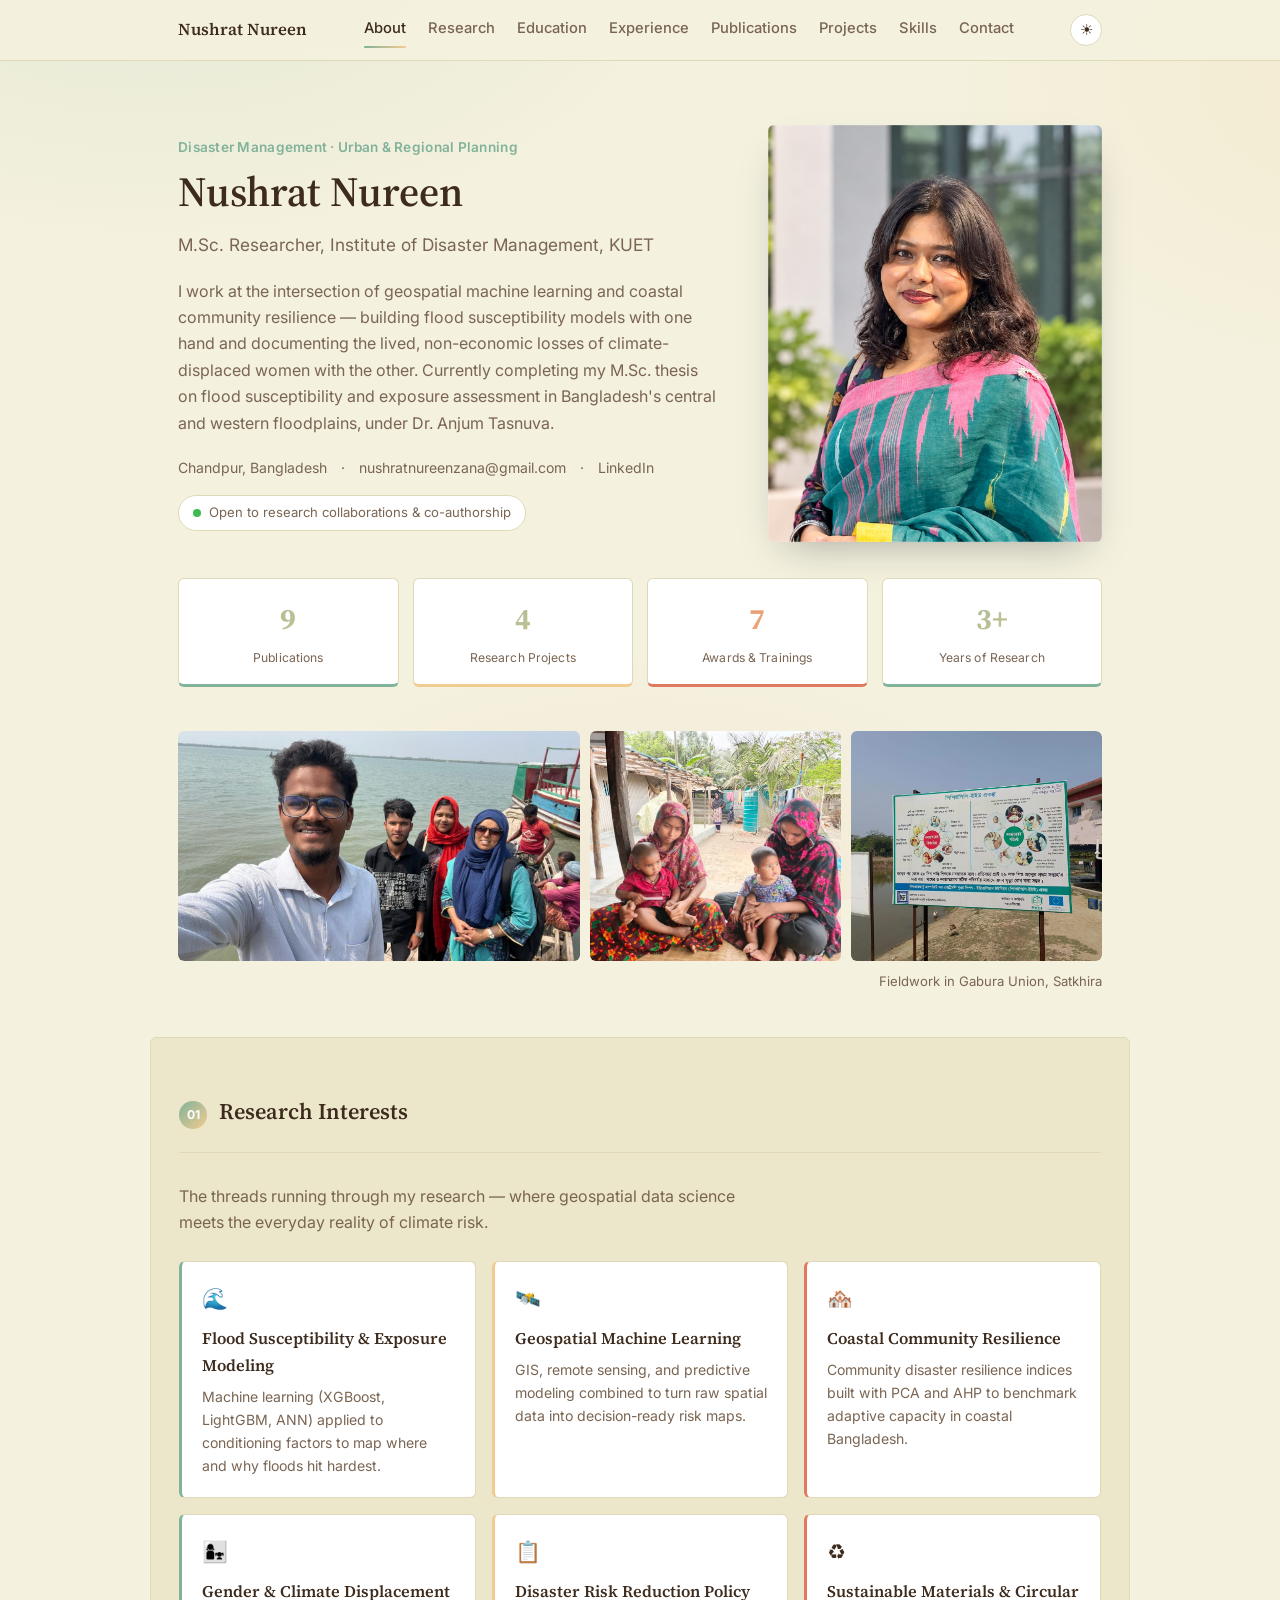
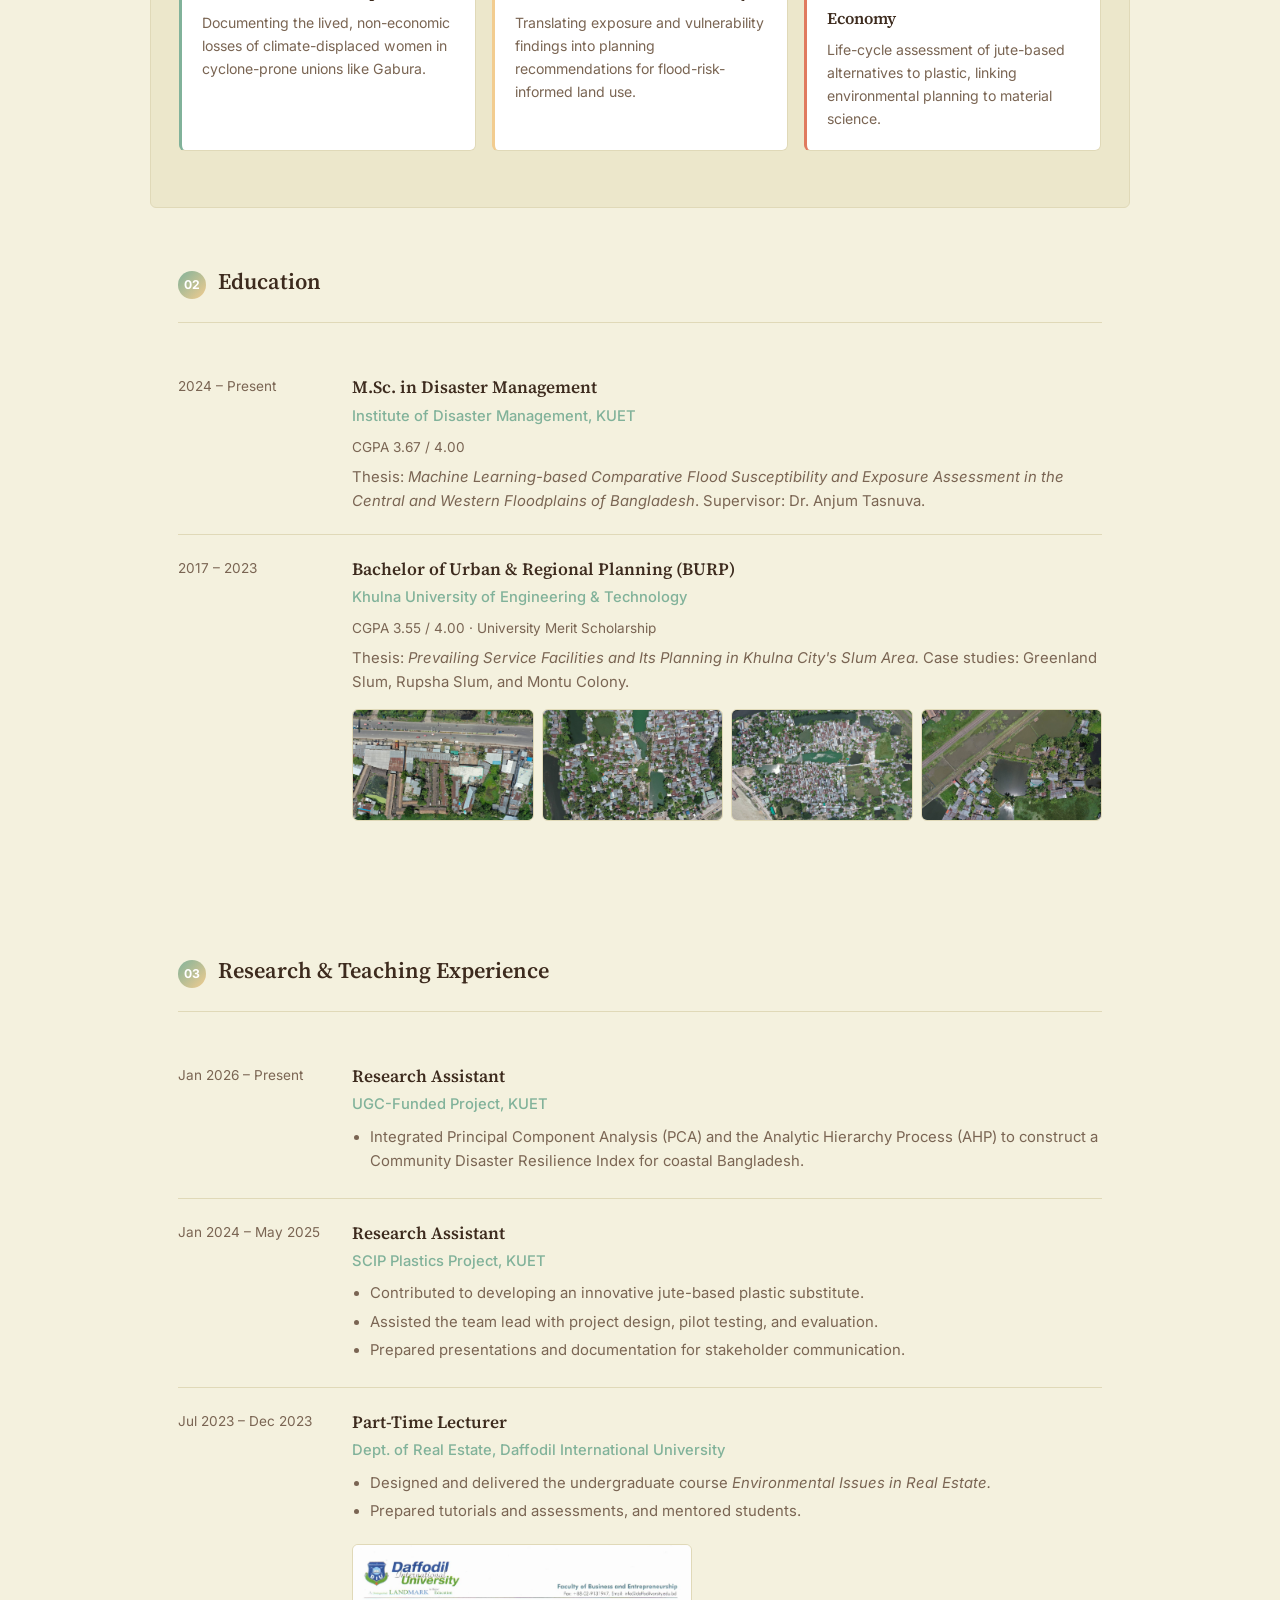
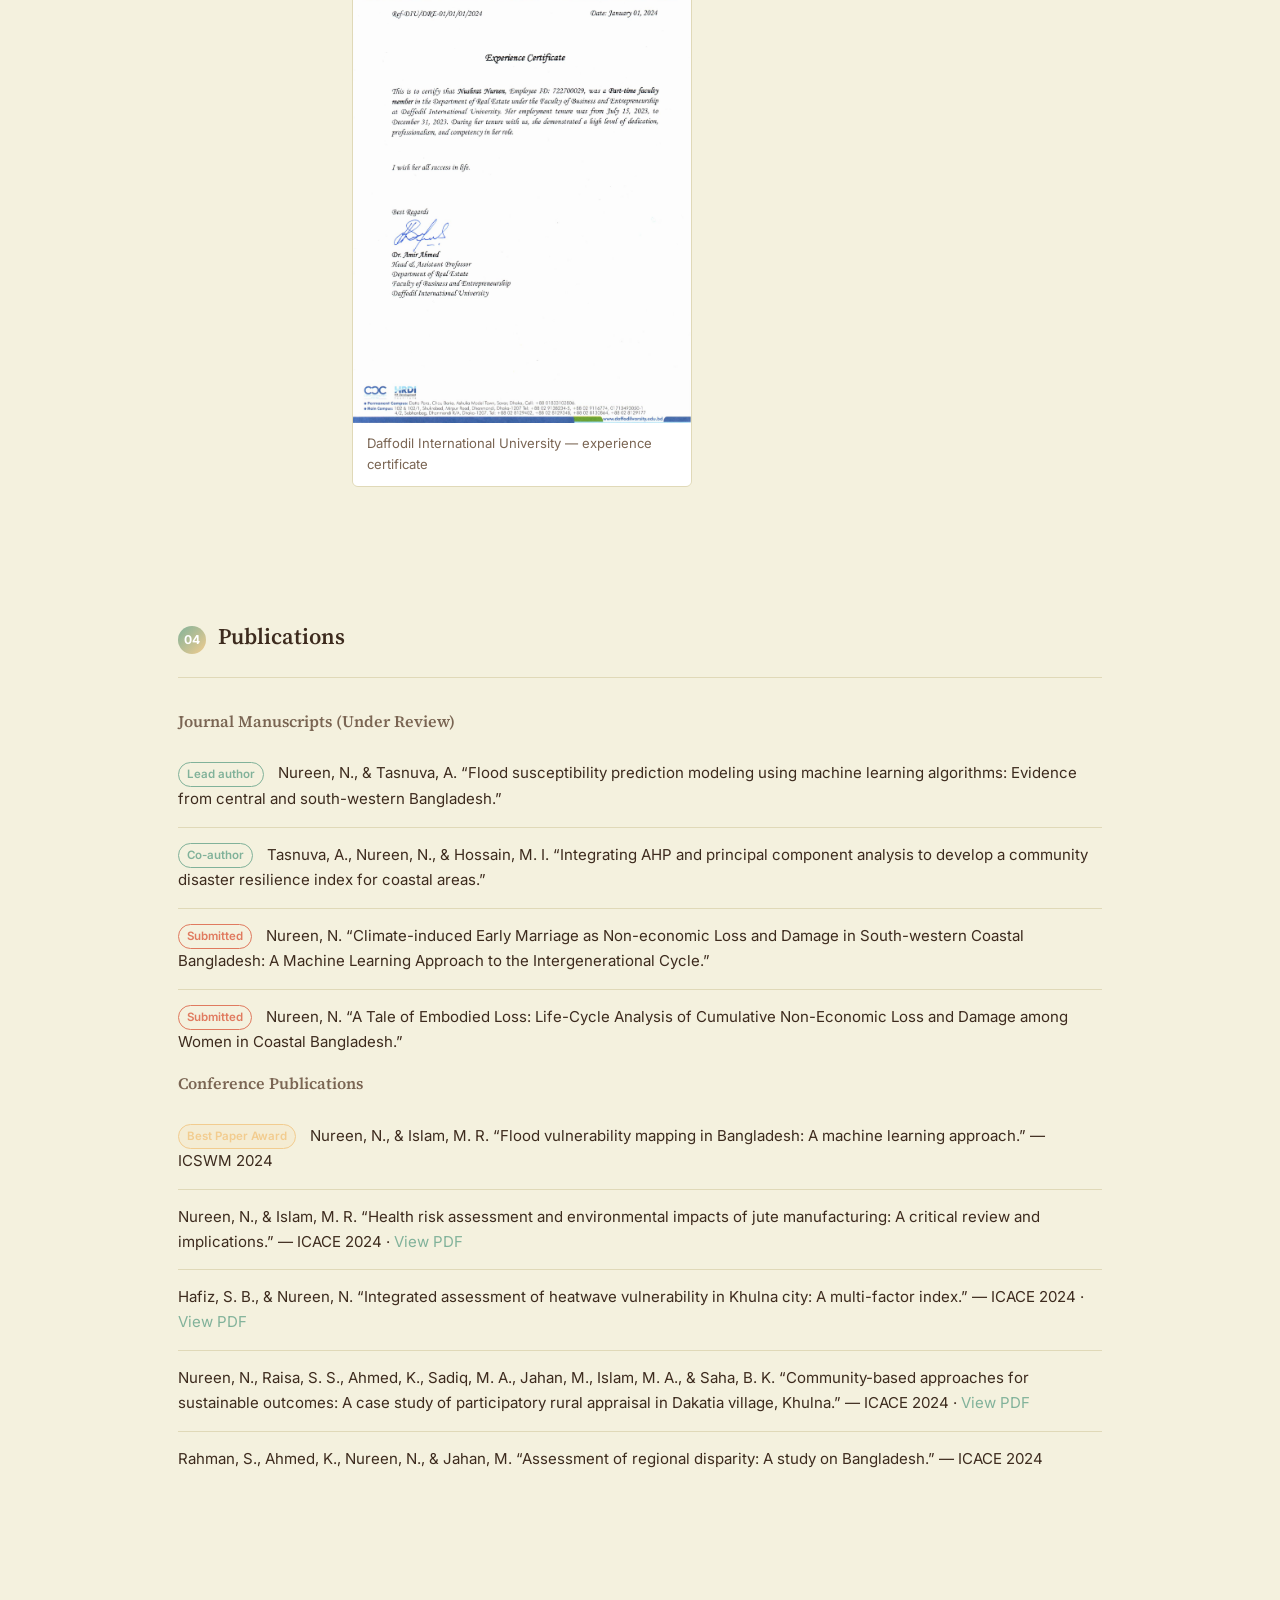
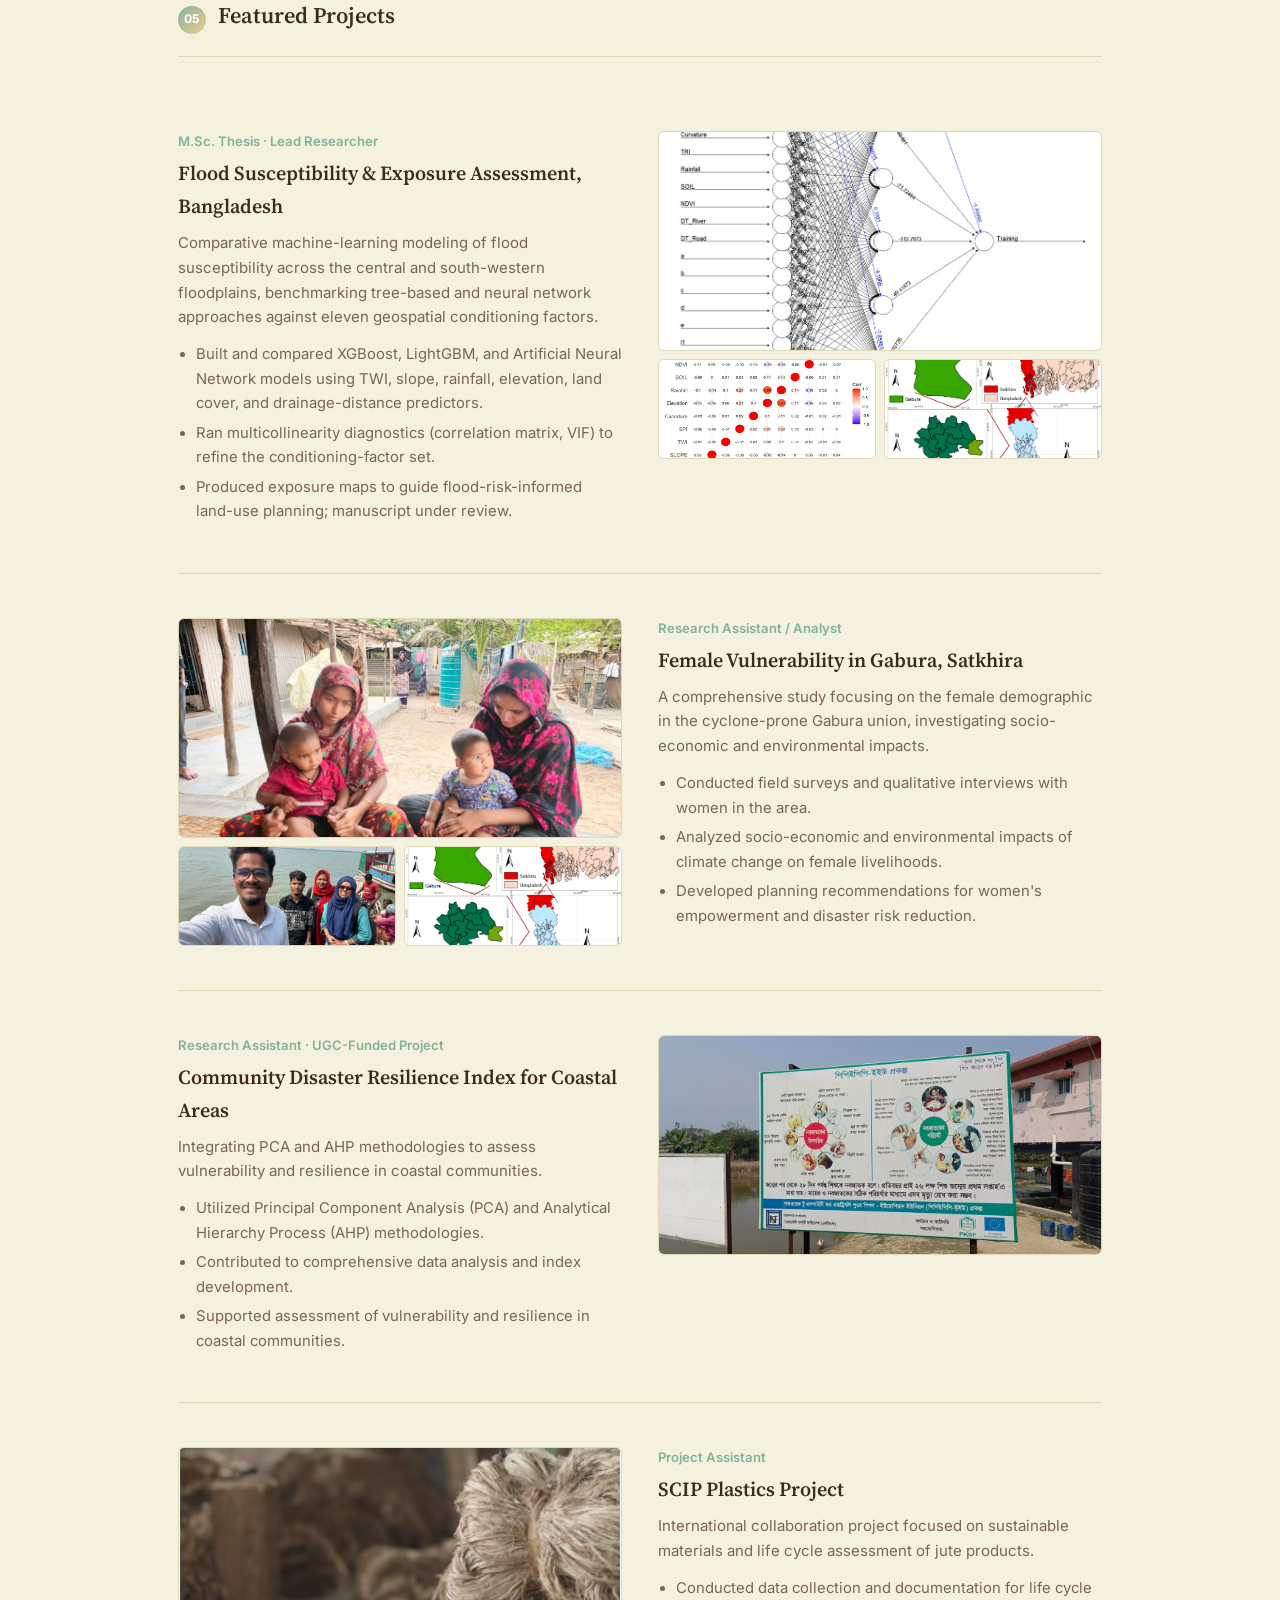
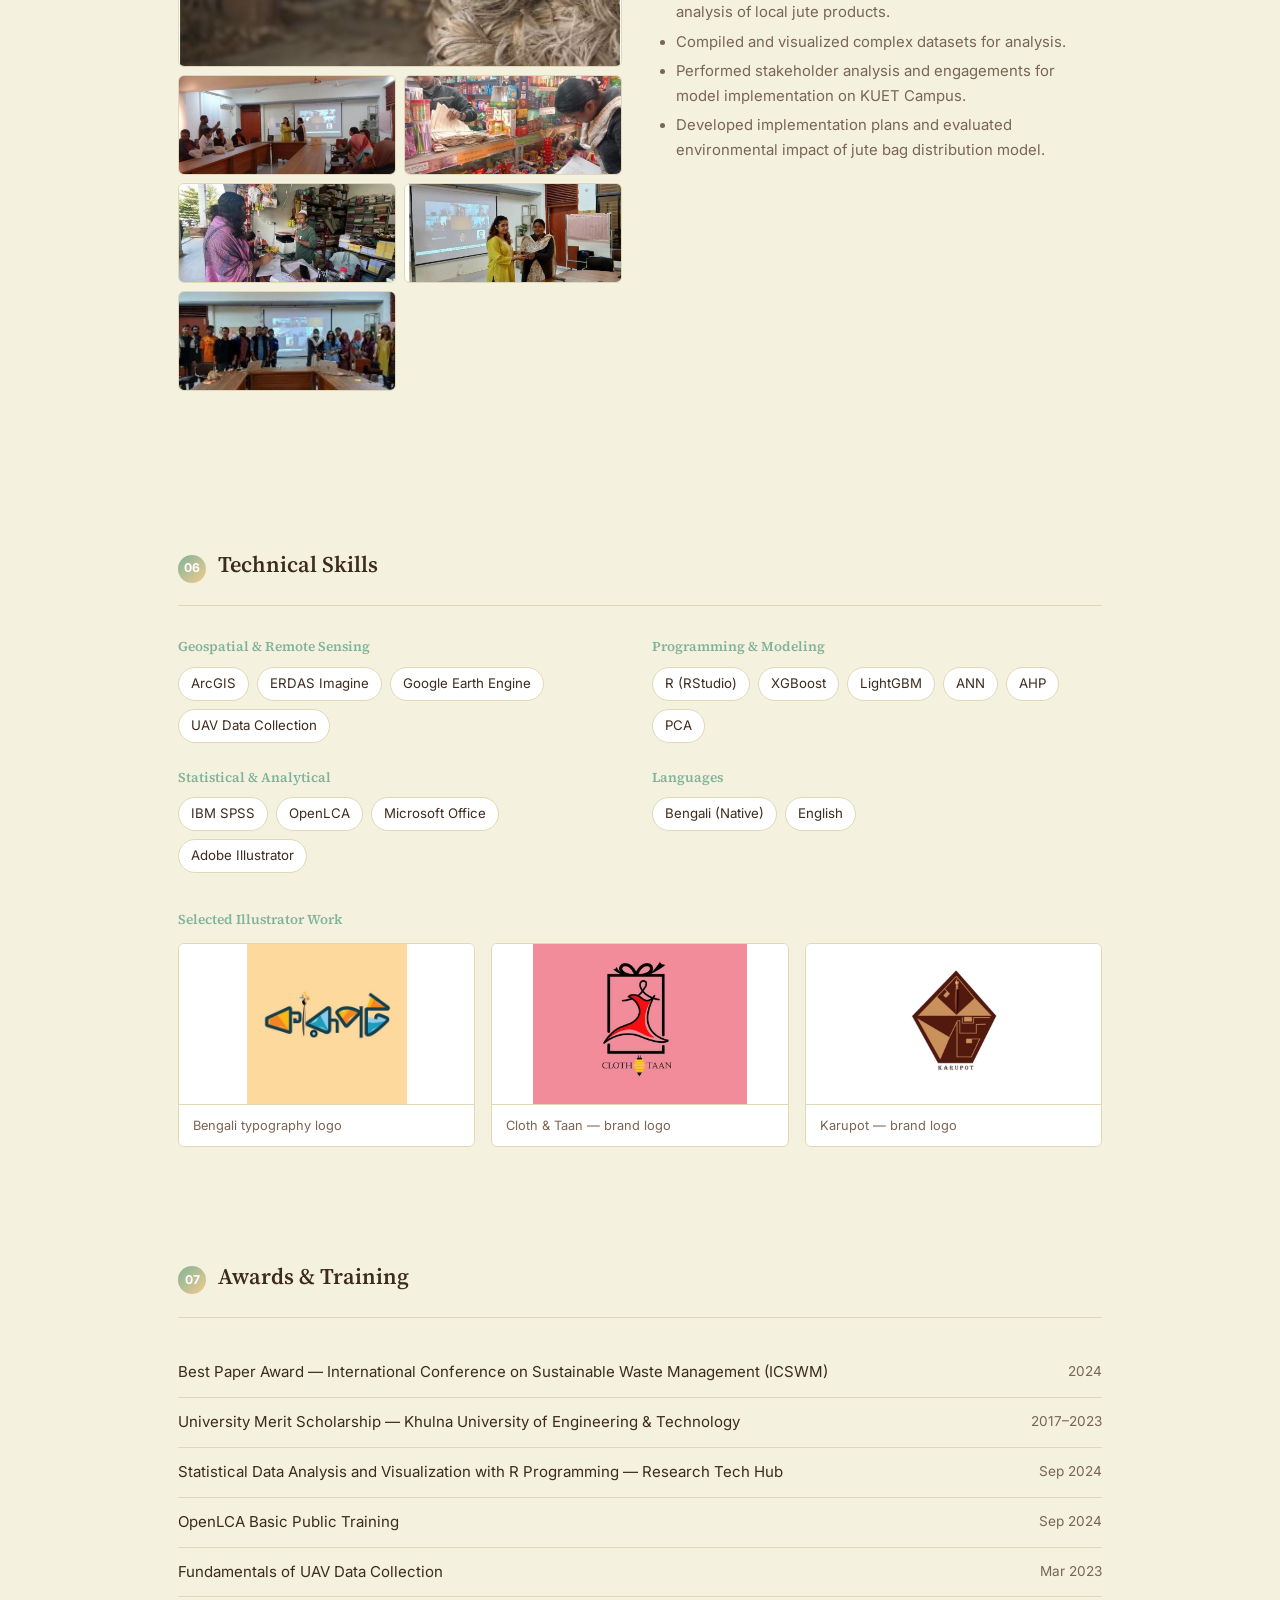
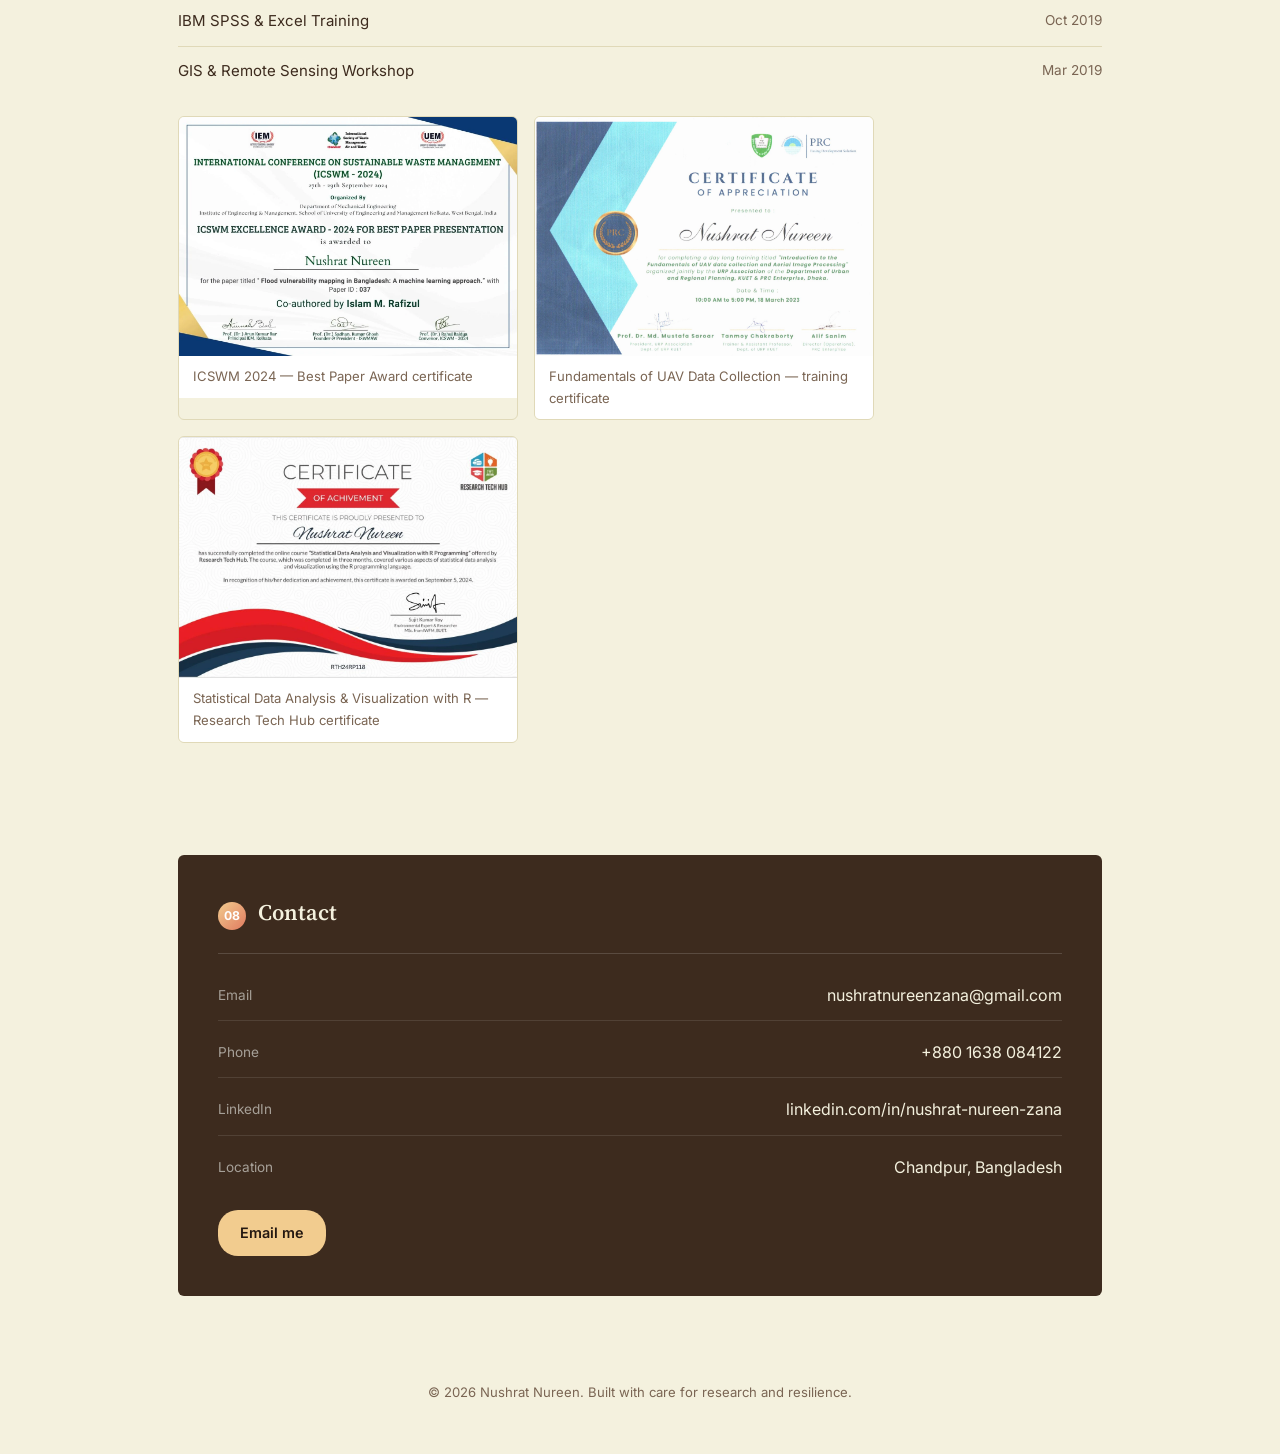
==== commit 3ad126b5: "Replace blue-leaning slate ink with warm espresso brown The slate (#3D405B light / navy #15162A-#1C1" ====
--- a/index.html
+++ b/index.html
@@ -15,8 +15,8 @@
 <link href="https://fonts.googleapis.com/css2?family=Source+Serif+4:opsz,wght@8..60,400;8..60,500;8..60,600;8..60,700&family=Inter:wght@400;500;600&display=swap" rel="stylesheet">
 <style>
   :root{
-    --charcoal:#3D405B;
-    --charcoal-deep:#2A2C3F;
+    --charcoal:#3D2B1E;
+    --charcoal-deep:#241811;
     --teal:#81B29A;
     --amber:#F2CC8F;
     --coral:#E07A5F;
@@ -24,23 +24,23 @@
     --surface:#FFFFFF;
     --surface-alt:#ECE7CB;
     --line:#E0D9B8;
-    --ink:#3D405B;
-    --ink-soft:#6B6E8A;
+    --ink:#3D2B1E;
+    --ink-soft:#7A6553;
     --radius:6px;
     --maxw:980px;
   }
   [data-theme="dark"]{
-    --charcoal:#15162A;
+    --charcoal:#241A12;
     --charcoal-deep:#000000;
     --teal:#9FCBB3;
     --amber:#F6D9A8;
     --coral:#E99478;
-    --paper:#1C1E30;
-    --surface:#2B2E47;
-    --surface-alt:#333659;
-    --line:#464977;
+    --paper:#1A140F;
+    --surface:#271D15;
+    --surface-alt:#33271A;
+    --line:#4A3826;
     --ink:#F4F1DE;
-    --ink-soft:#C7C2A0;
+    --ink-soft:#C9B9A0;
   }
   *{box-sizing:border-box;}
   html{scroll-behavior:smooth;}
@@ -104,7 +104,7 @@
     backdrop-filter:blur(6px);
     border-bottom:1px solid var(--line);
   }
-  [data-theme="dark"] header.site-nav{background:rgba(28,30,48,.88);}
+  [data-theme="dark"] header.site-nav{background:rgba(26,20,15,.88);}
   .nav-inner{
     max-width:var(--maxw); margin:0 auto; padding:14px 28px;
     display:flex; align-items:center; justify-content:space-between;
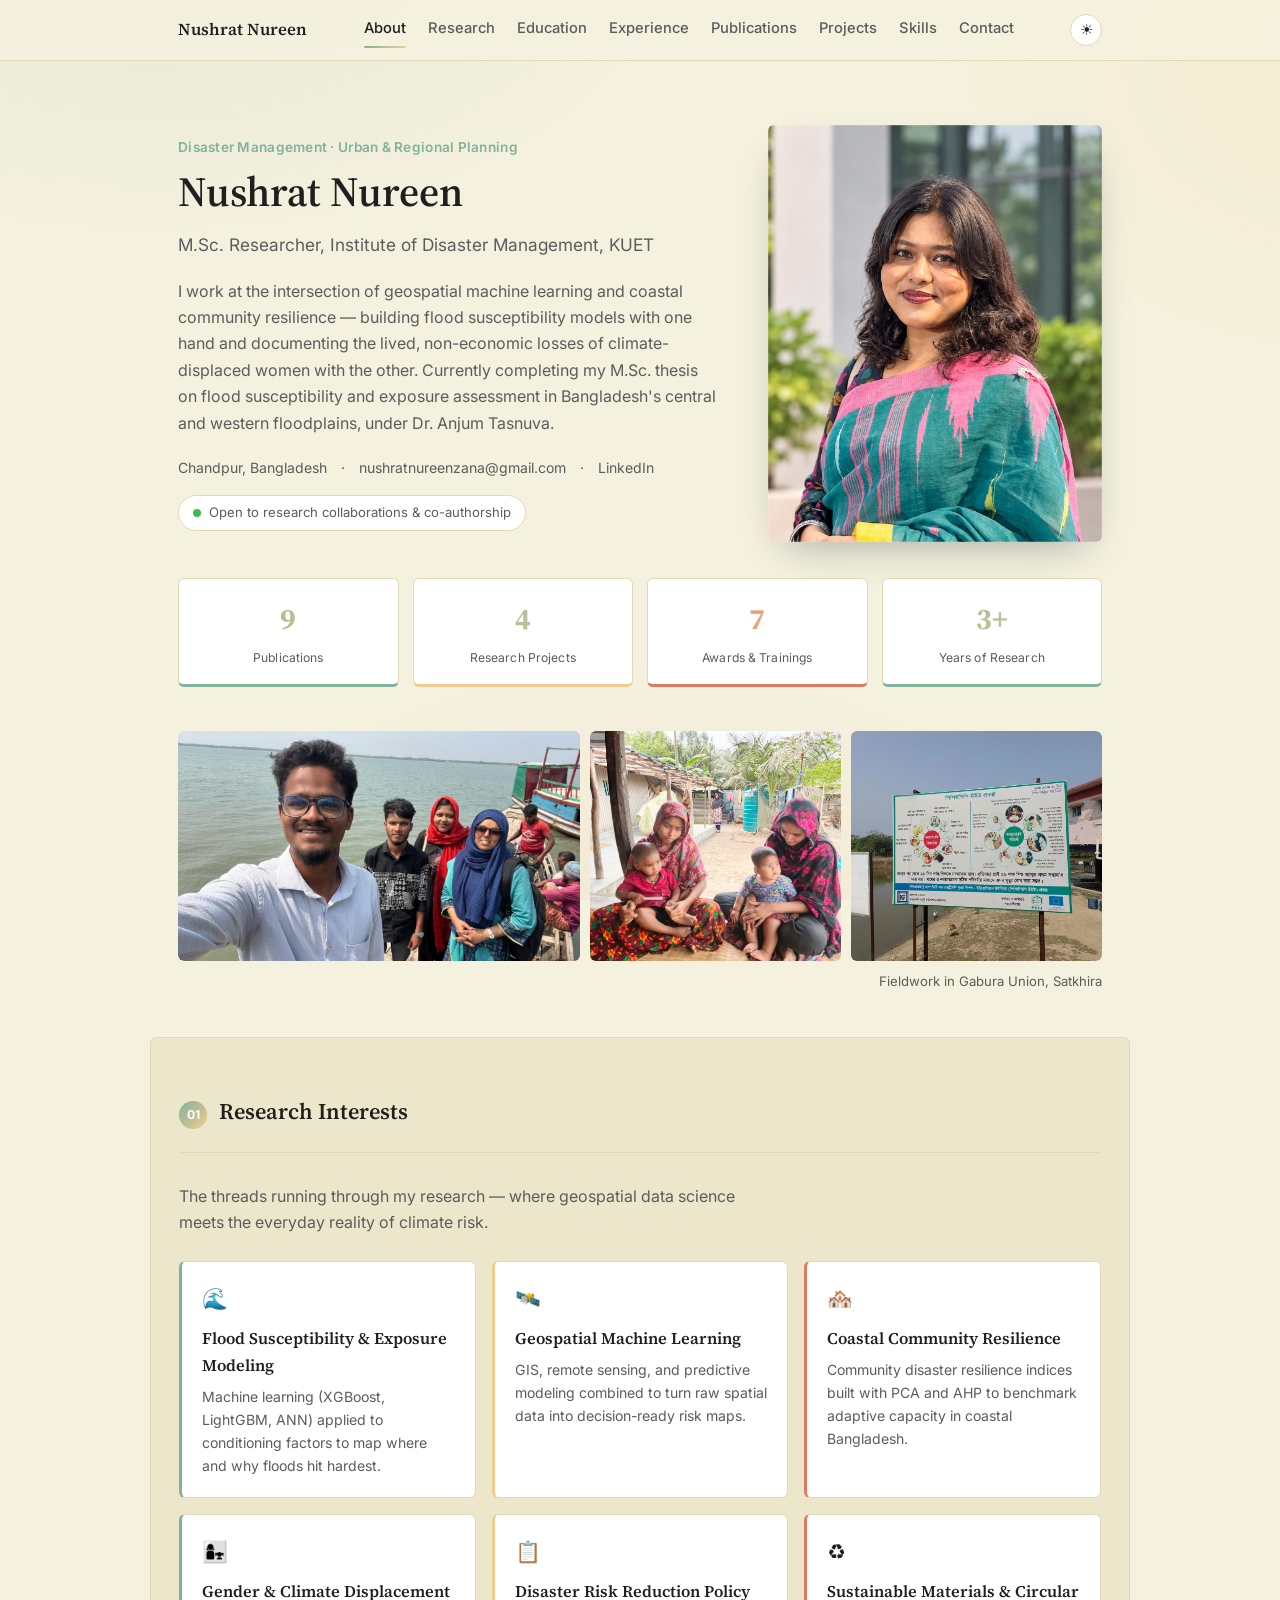
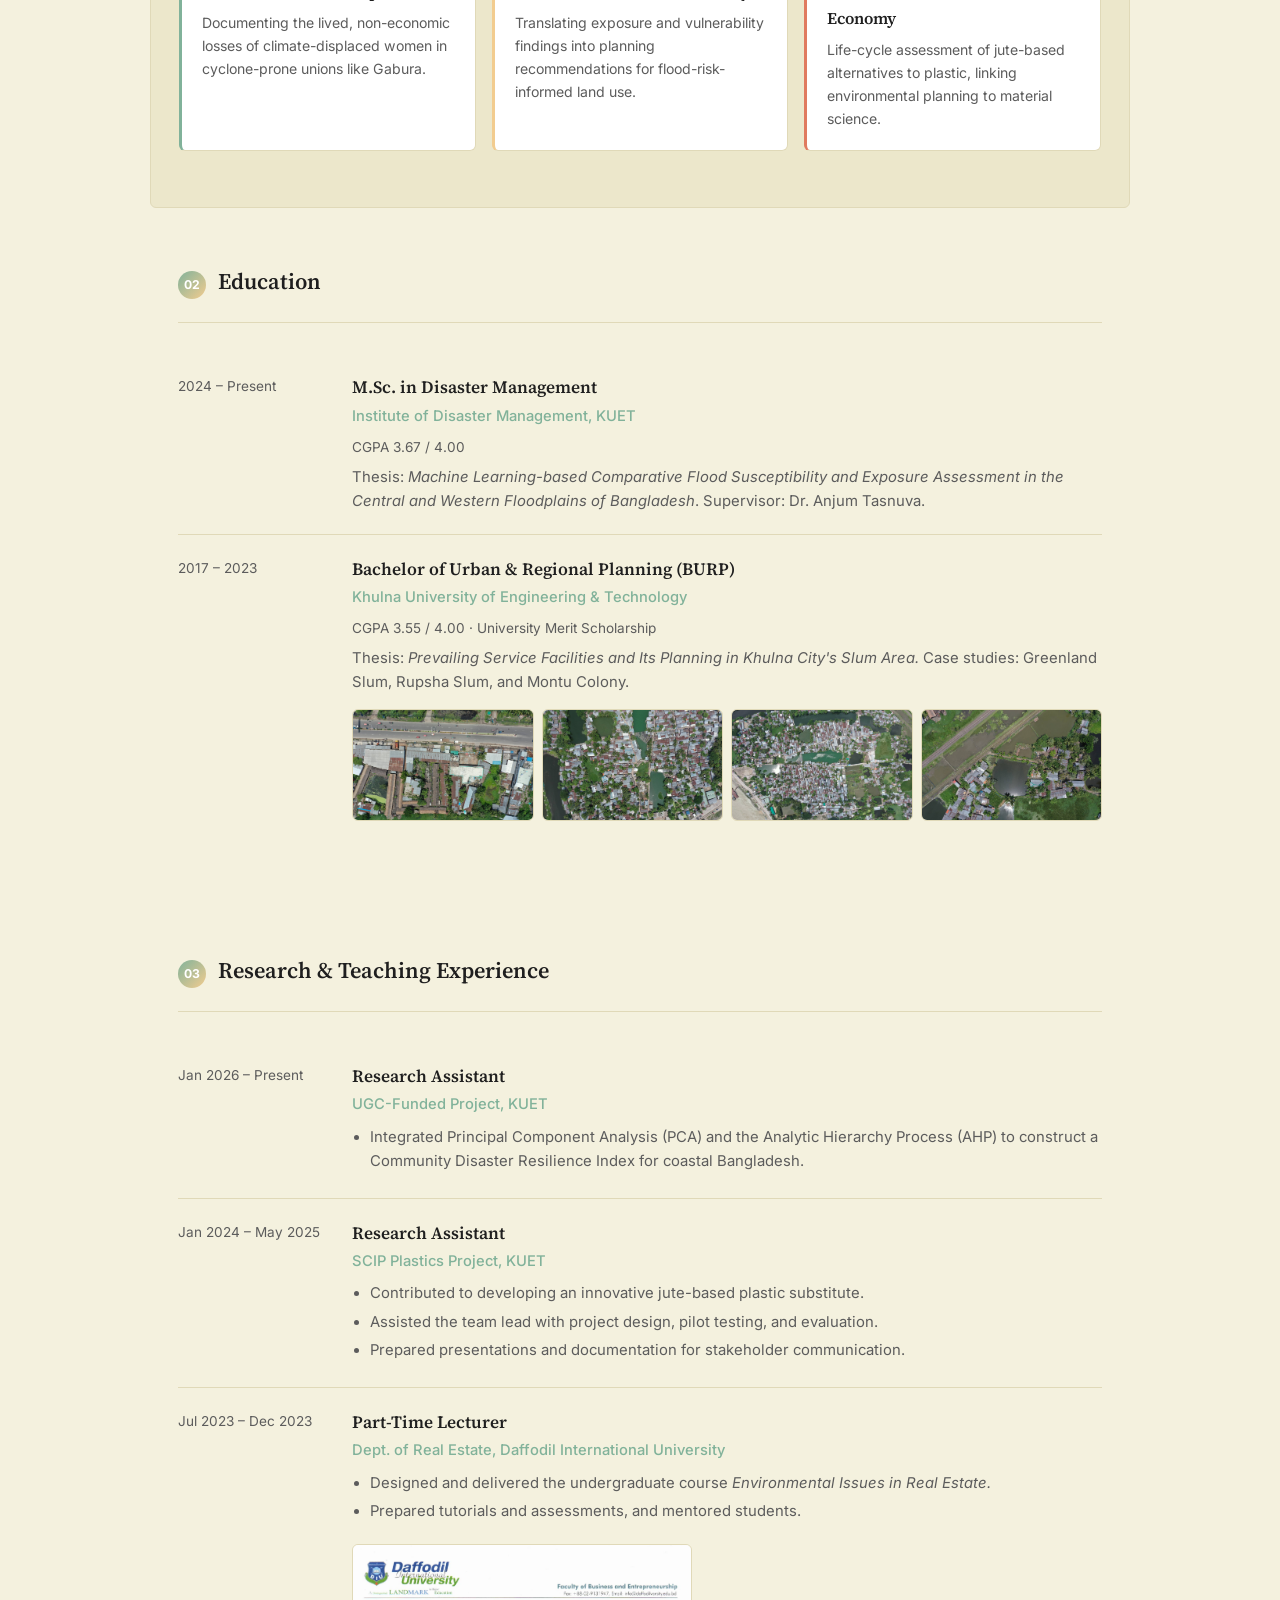
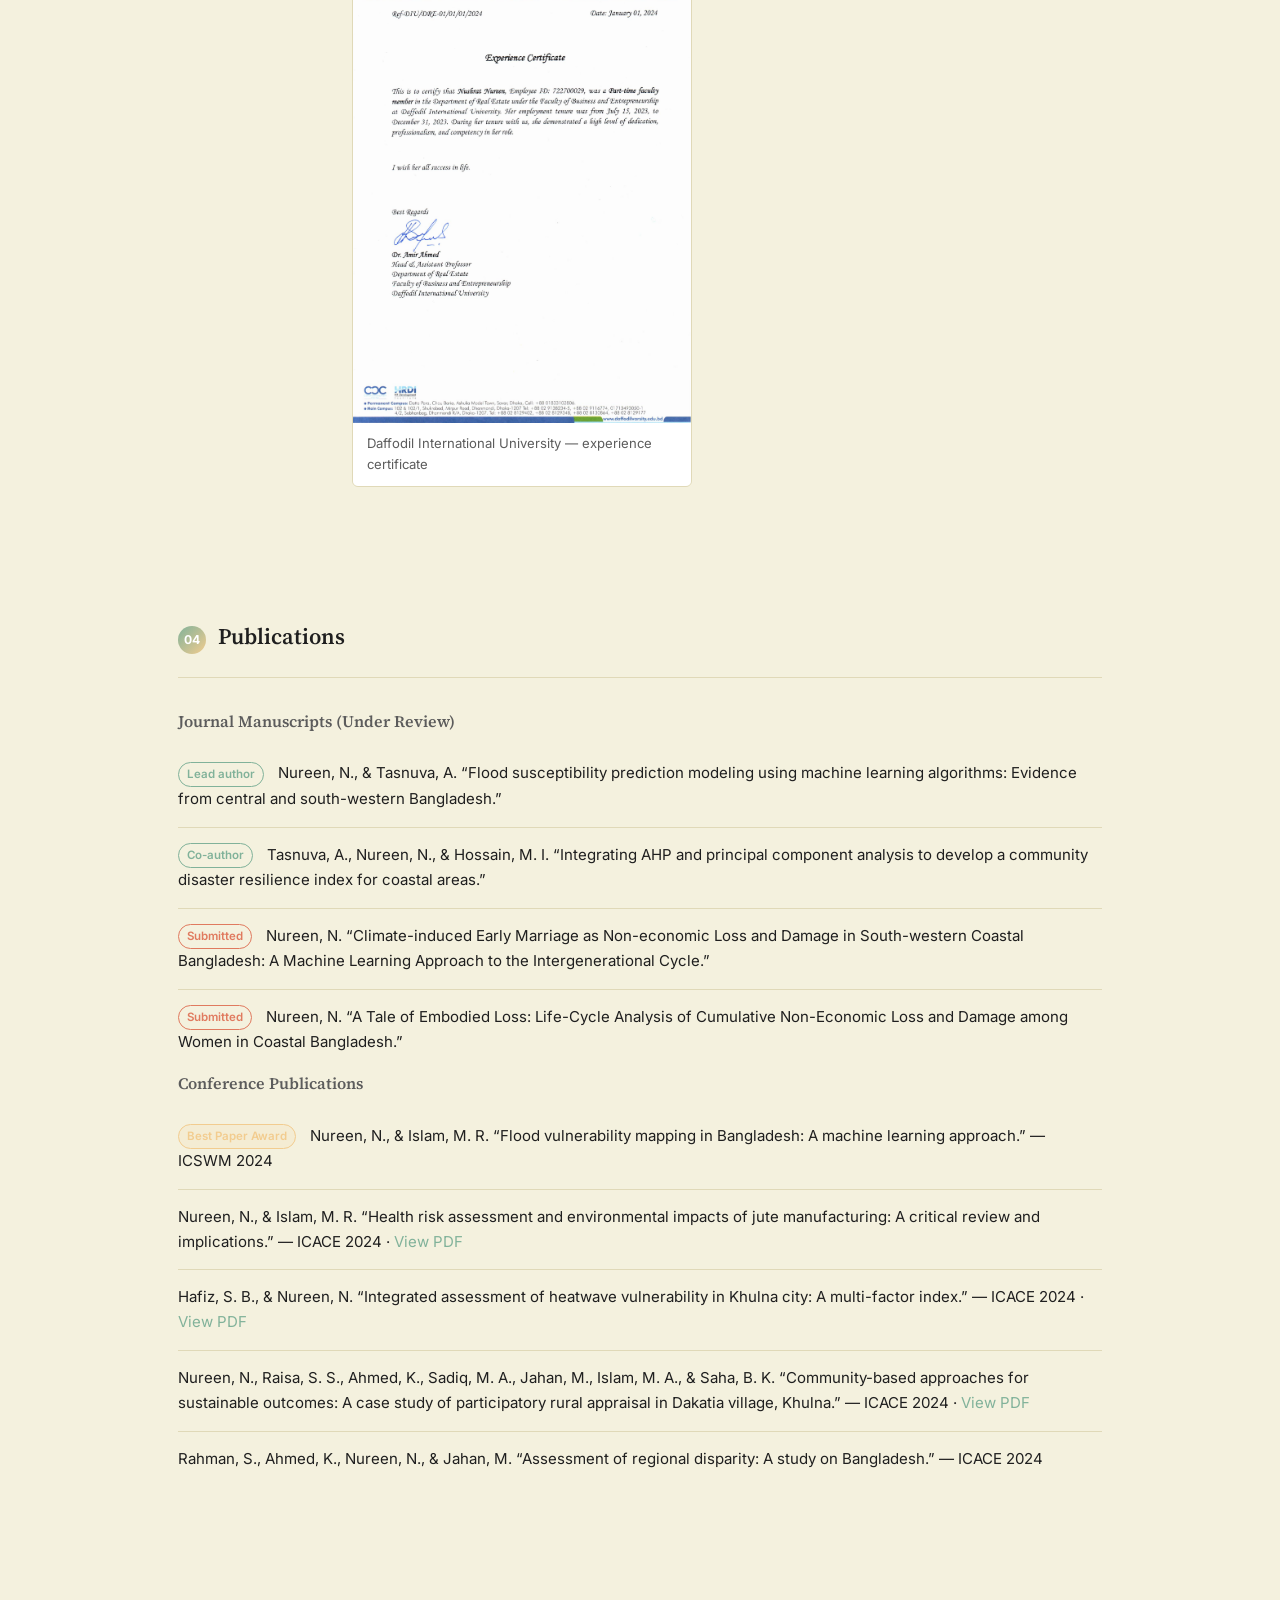
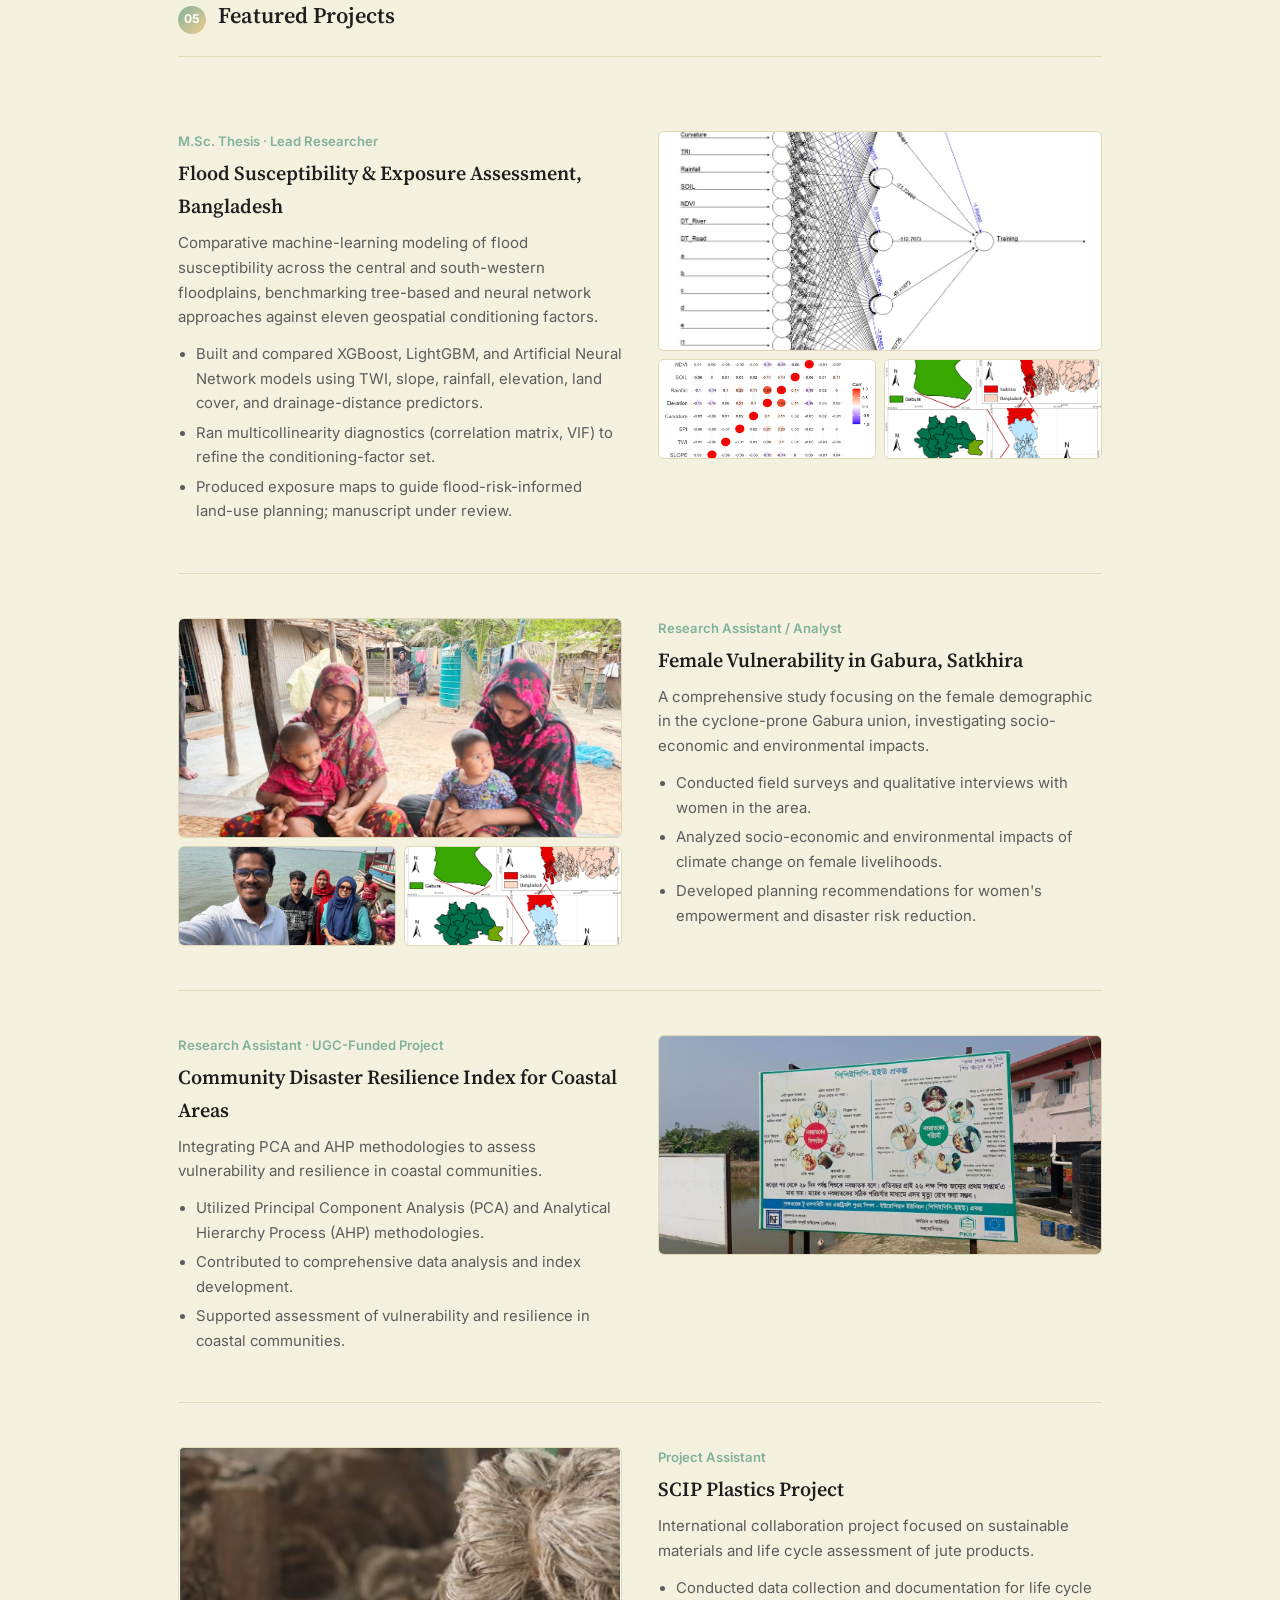
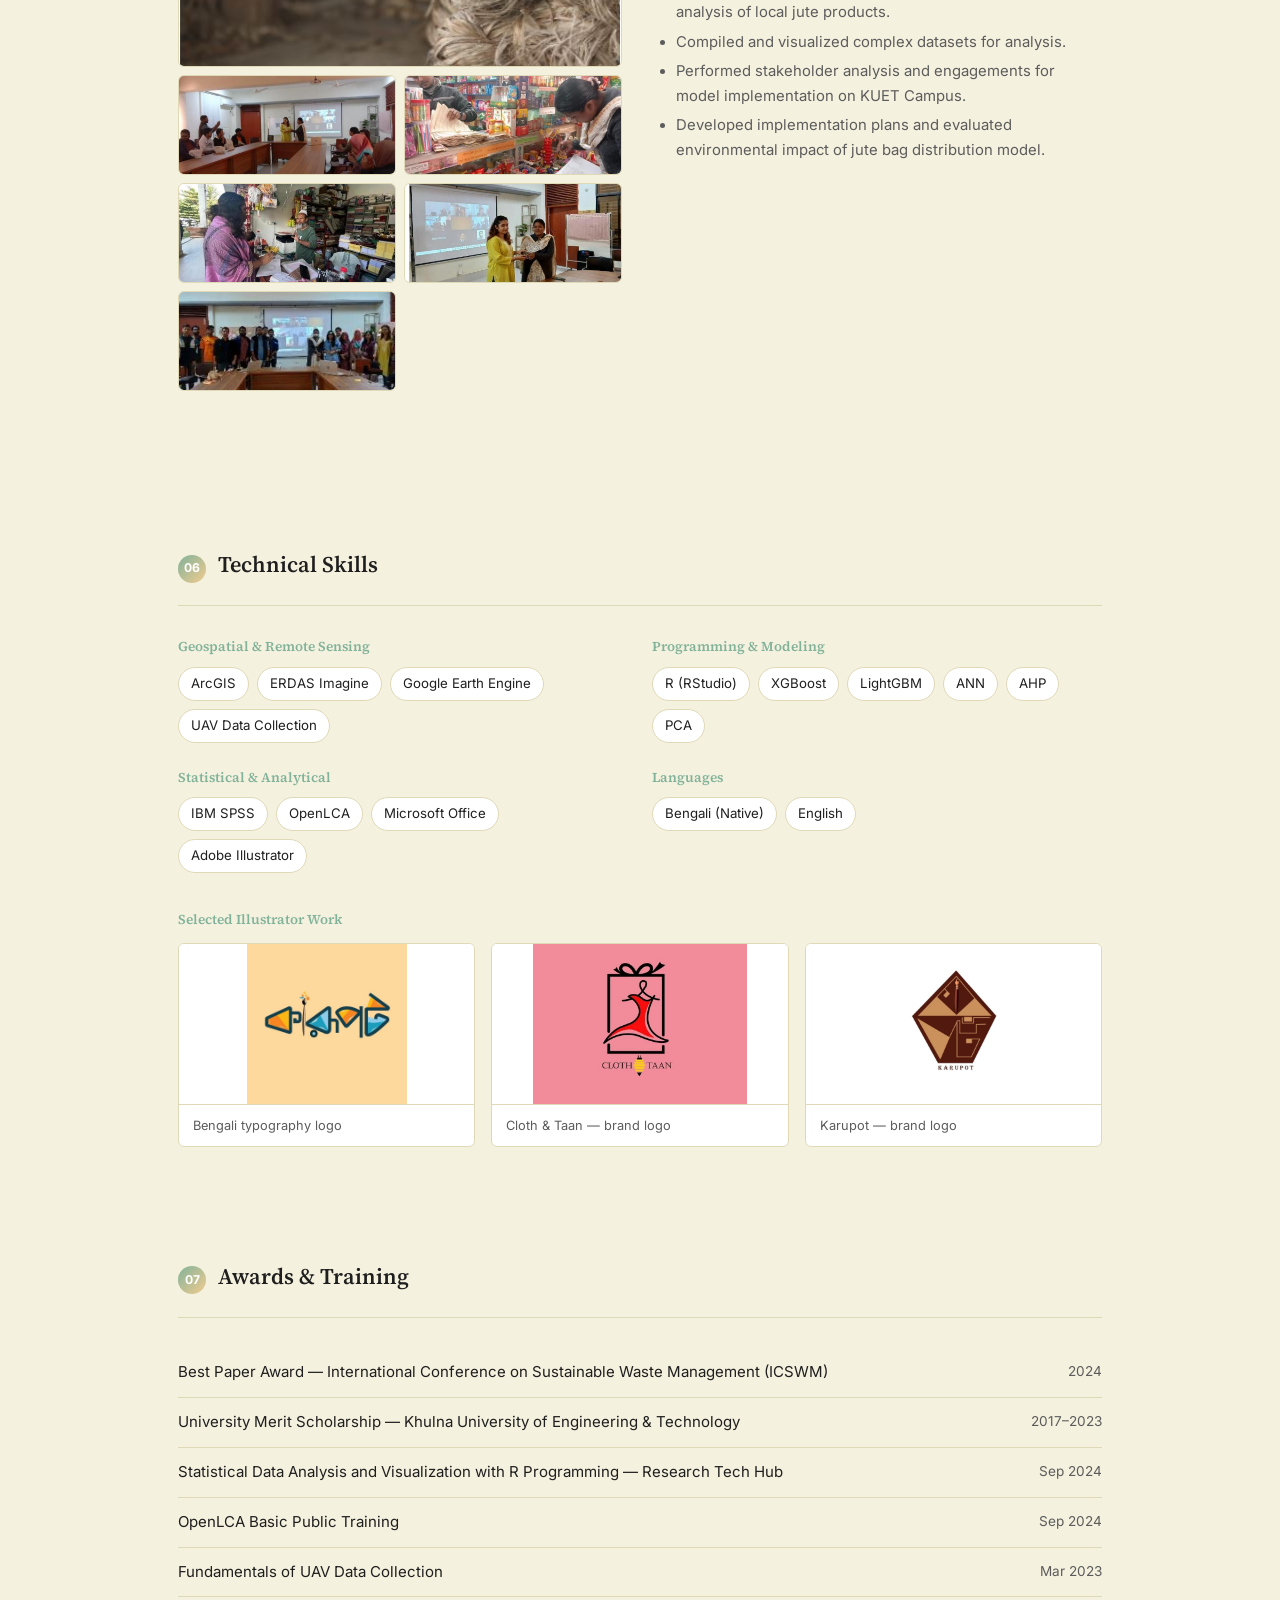
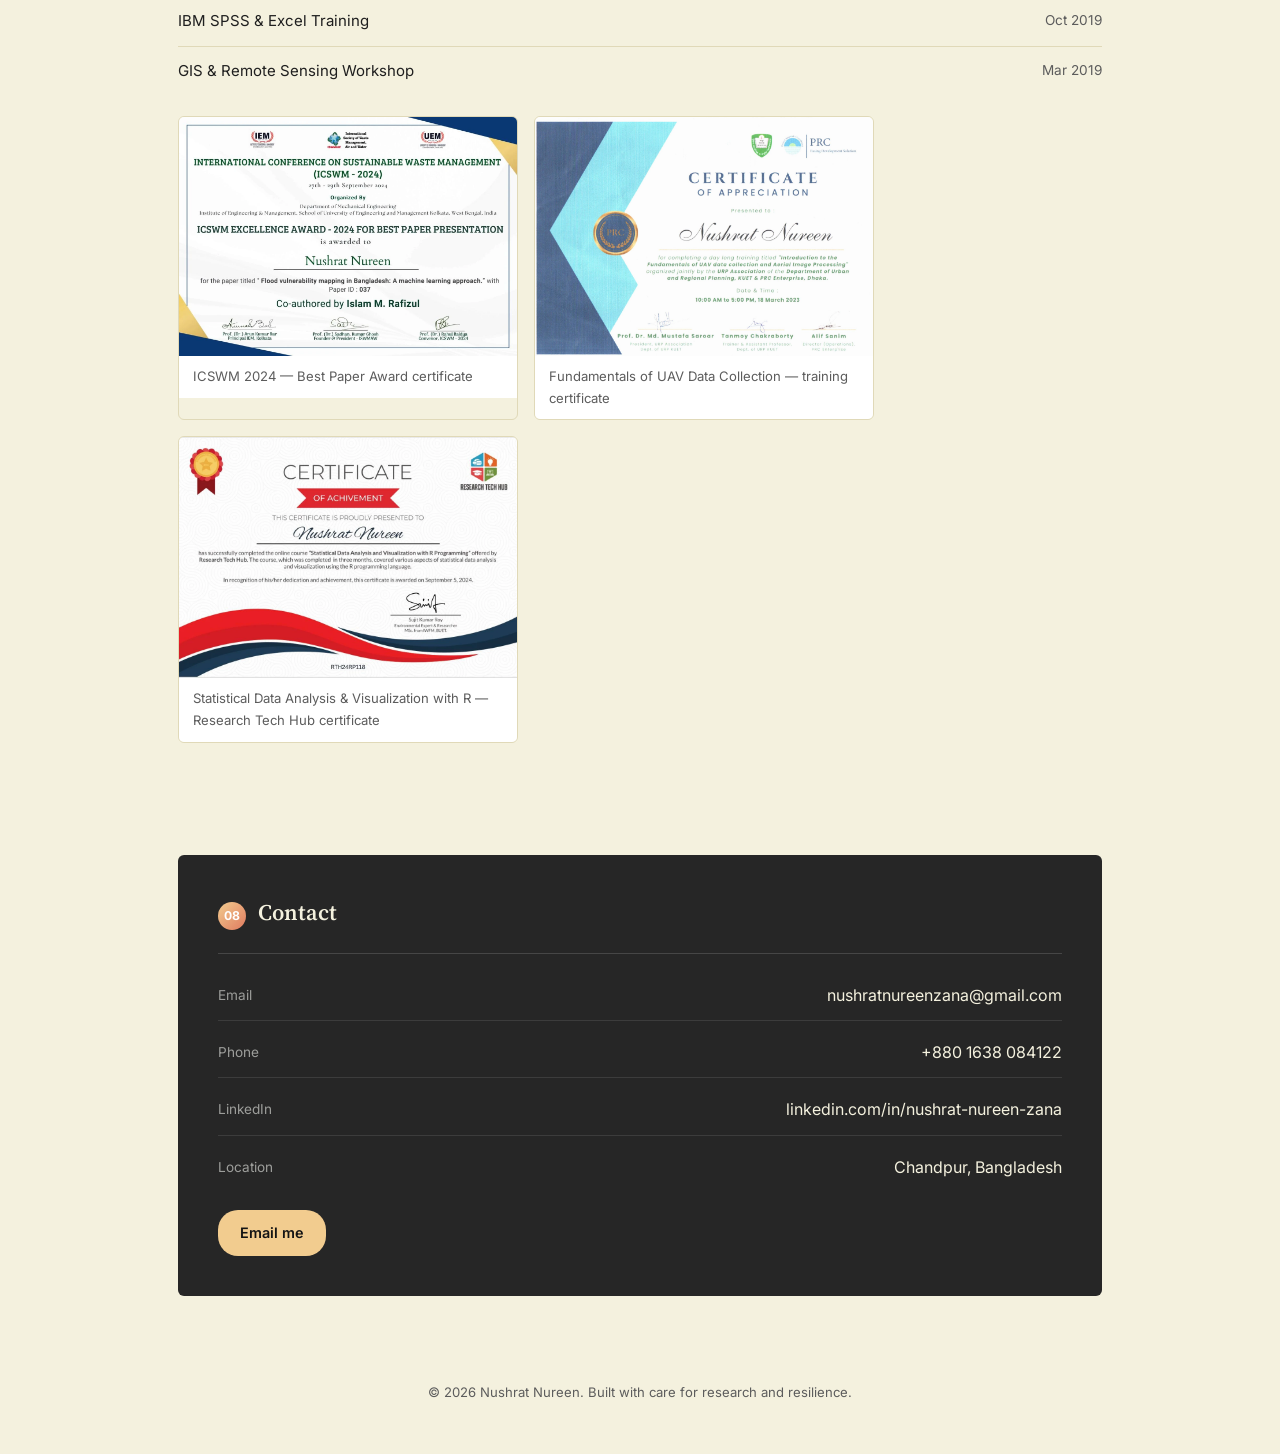
==== commit de6b54fc: "Replace espresso-brown ink with neutral charcoal/black Per feedback that brown reads too warm: text," ====
--- a/index.html
+++ b/index.html
@@ -15,8 +15,8 @@
 <link href="https://fonts.googleapis.com/css2?family=Source+Serif+4:opsz,wght@8..60,400;8..60,500;8..60,600;8..60,700&family=Inter:wght@400;500;600&display=swap" rel="stylesheet">
 <style>
   :root{
-    --charcoal:#3D2B1E;
-    --charcoal-deep:#241811;
+    --charcoal:#262626;
+    --charcoal-deep:#141414;
     --teal:#81B29A;
     --amber:#F2CC8F;
     --coral:#E07A5F;
@@ -24,23 +24,23 @@
     --surface:#FFFFFF;
     --surface-alt:#ECE7CB;
     --line:#E0D9B8;
-    --ink:#3D2B1E;
-    --ink-soft:#7A6553;
+    --ink:#1F1F1F;
+    --ink-soft:#5C5C5C;
     --radius:6px;
     --maxw:980px;
   }
   [data-theme="dark"]{
-    --charcoal:#241A12;
+    --charcoal:#1A1A1A;
     --charcoal-deep:#000000;
     --teal:#9FCBB3;
     --amber:#F6D9A8;
     --coral:#E99478;
-    --paper:#1A140F;
-    --surface:#271D15;
-    --surface-alt:#33271A;
-    --line:#4A3826;
-    --ink:#F4F1DE;
-    --ink-soft:#C9B9A0;
+    --paper:#141414;
+    --surface:#1F1F1F;
+    --surface-alt:#262626;
+    --line:#3A3A3A;
+    --ink:#F2F2F2;
+    --ink-soft:#B0B0B0;
   }
   *{box-sizing:border-box;}
   html{scroll-behavior:smooth;}
@@ -104,7 +104,7 @@
     backdrop-filter:blur(6px);
     border-bottom:1px solid var(--line);
   }
-  [data-theme="dark"] header.site-nav{background:rgba(26,20,15,.88);}
+  [data-theme="dark"] header.site-nav{background:rgba(20,20,20,.88);}
   .nav-inner{
     max-width:var(--maxw); margin:0 auto; padding:14px 28px;
     display:flex; align-items:center; justify-content:space-between;
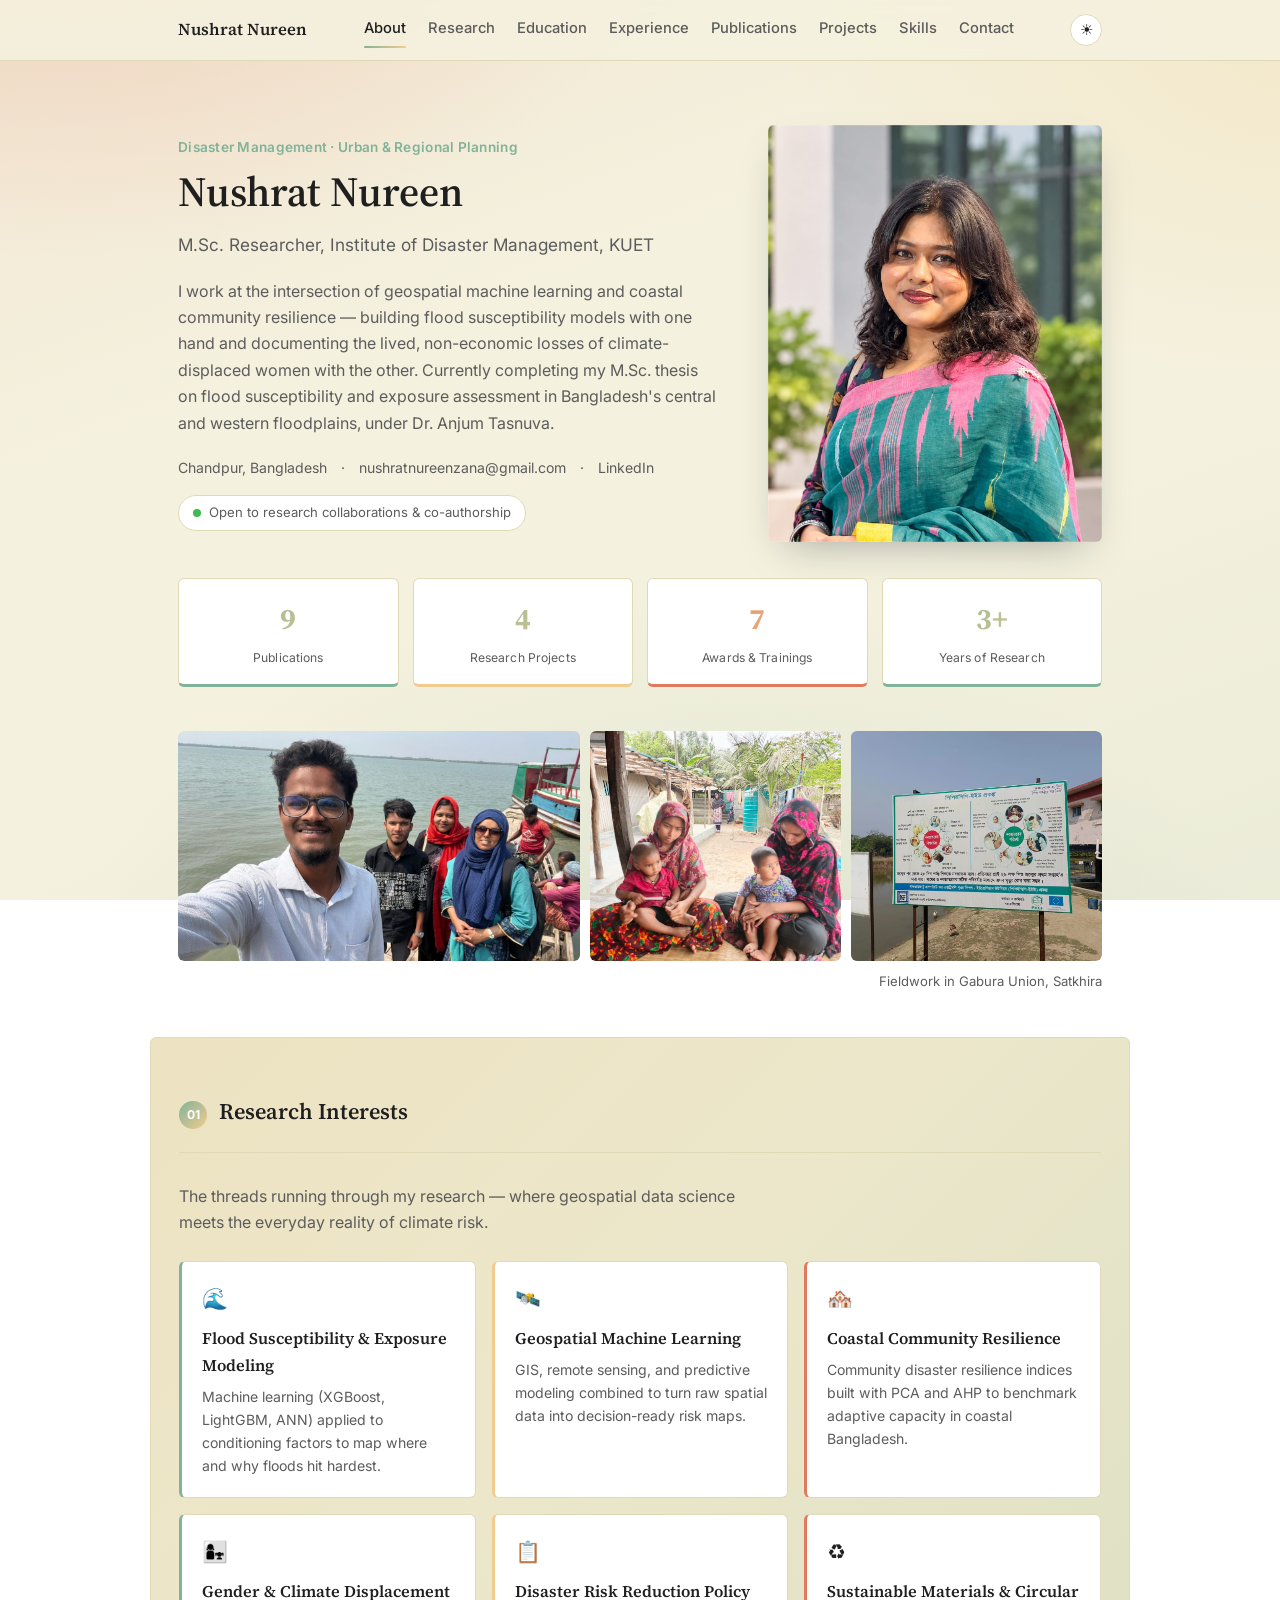
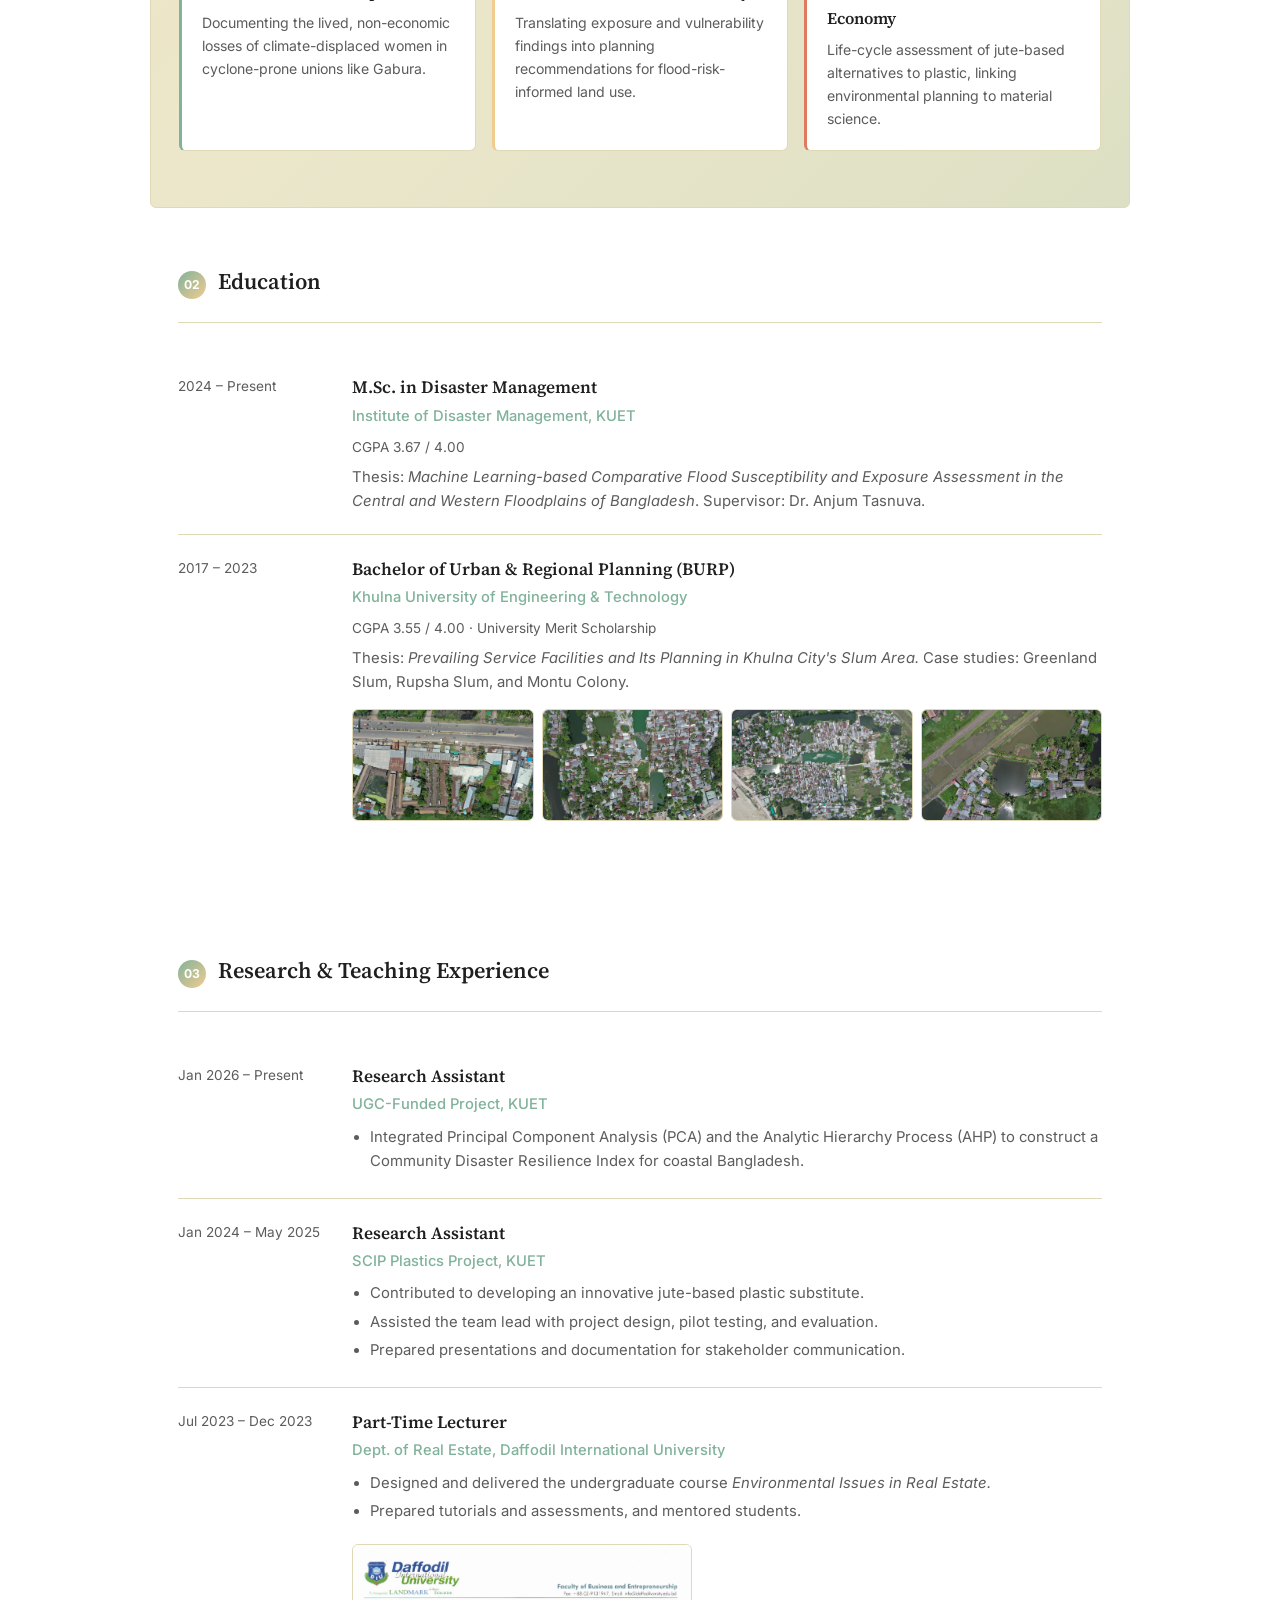
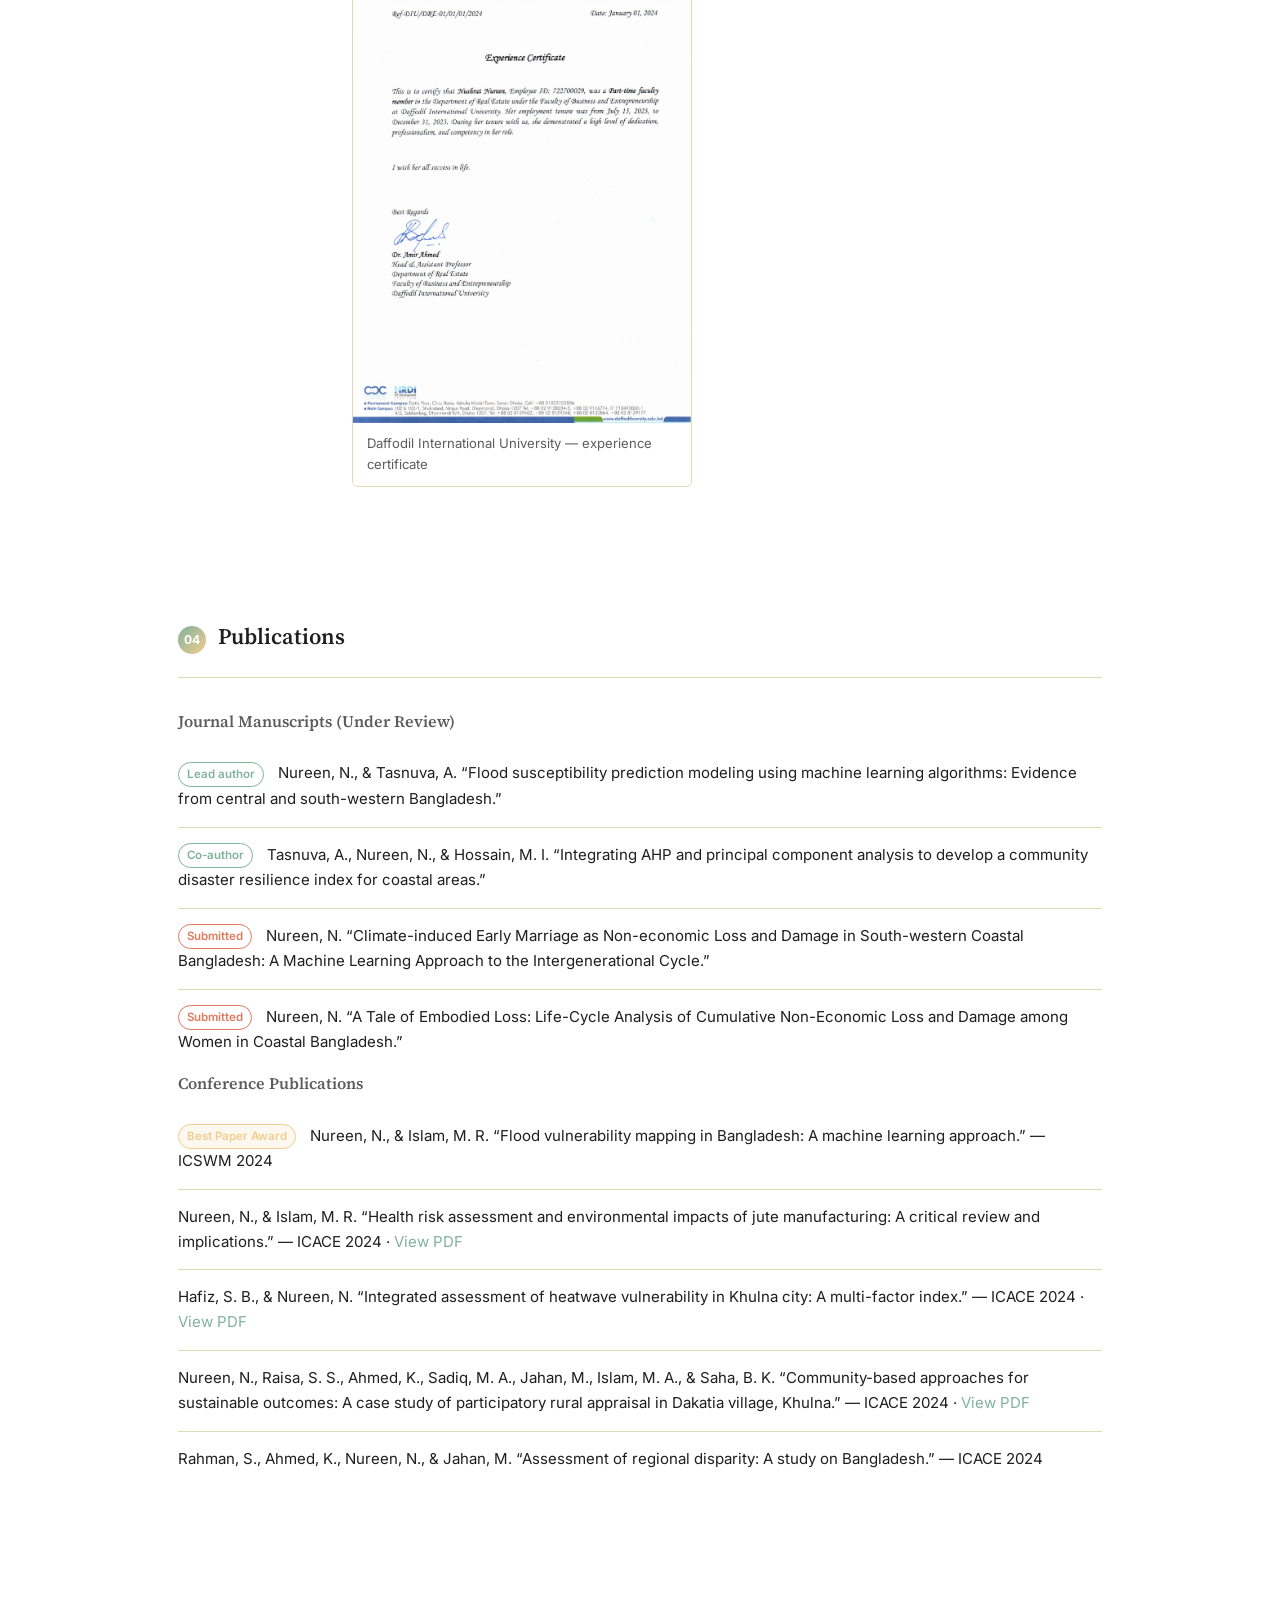
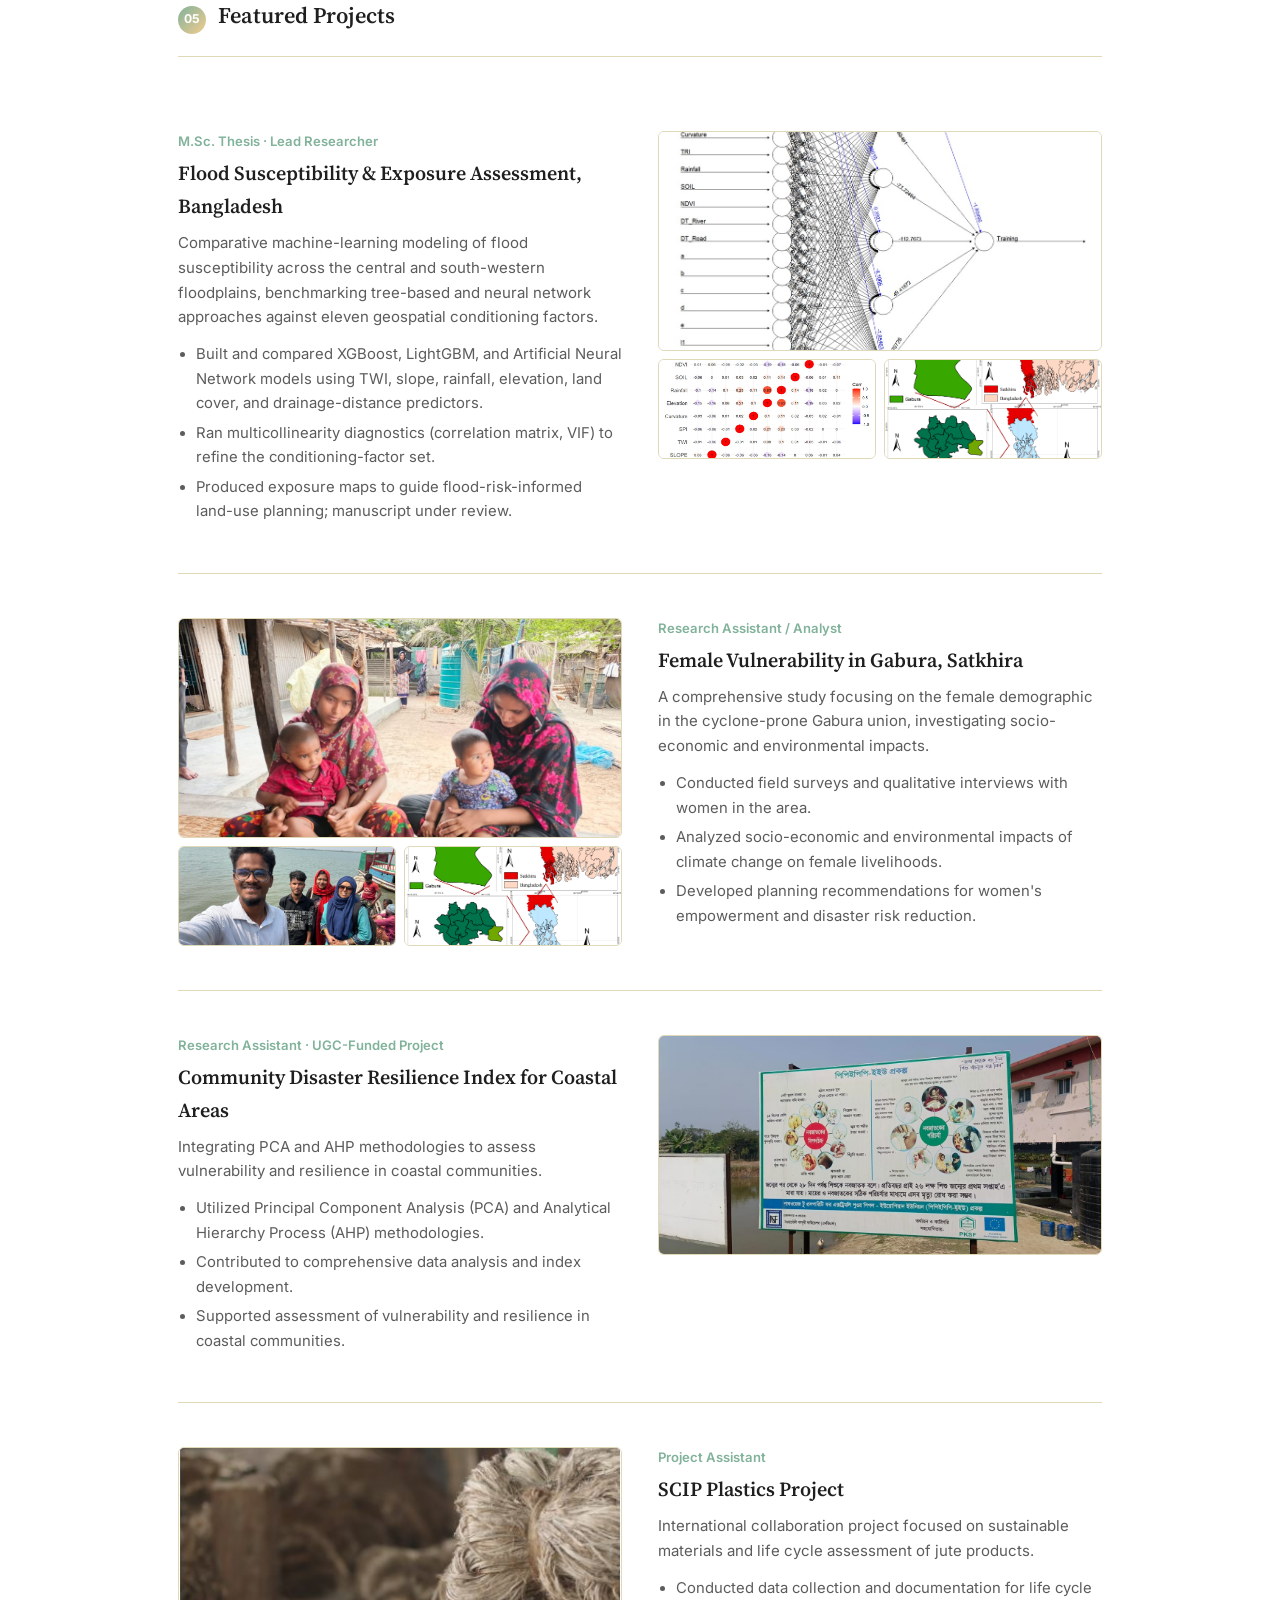
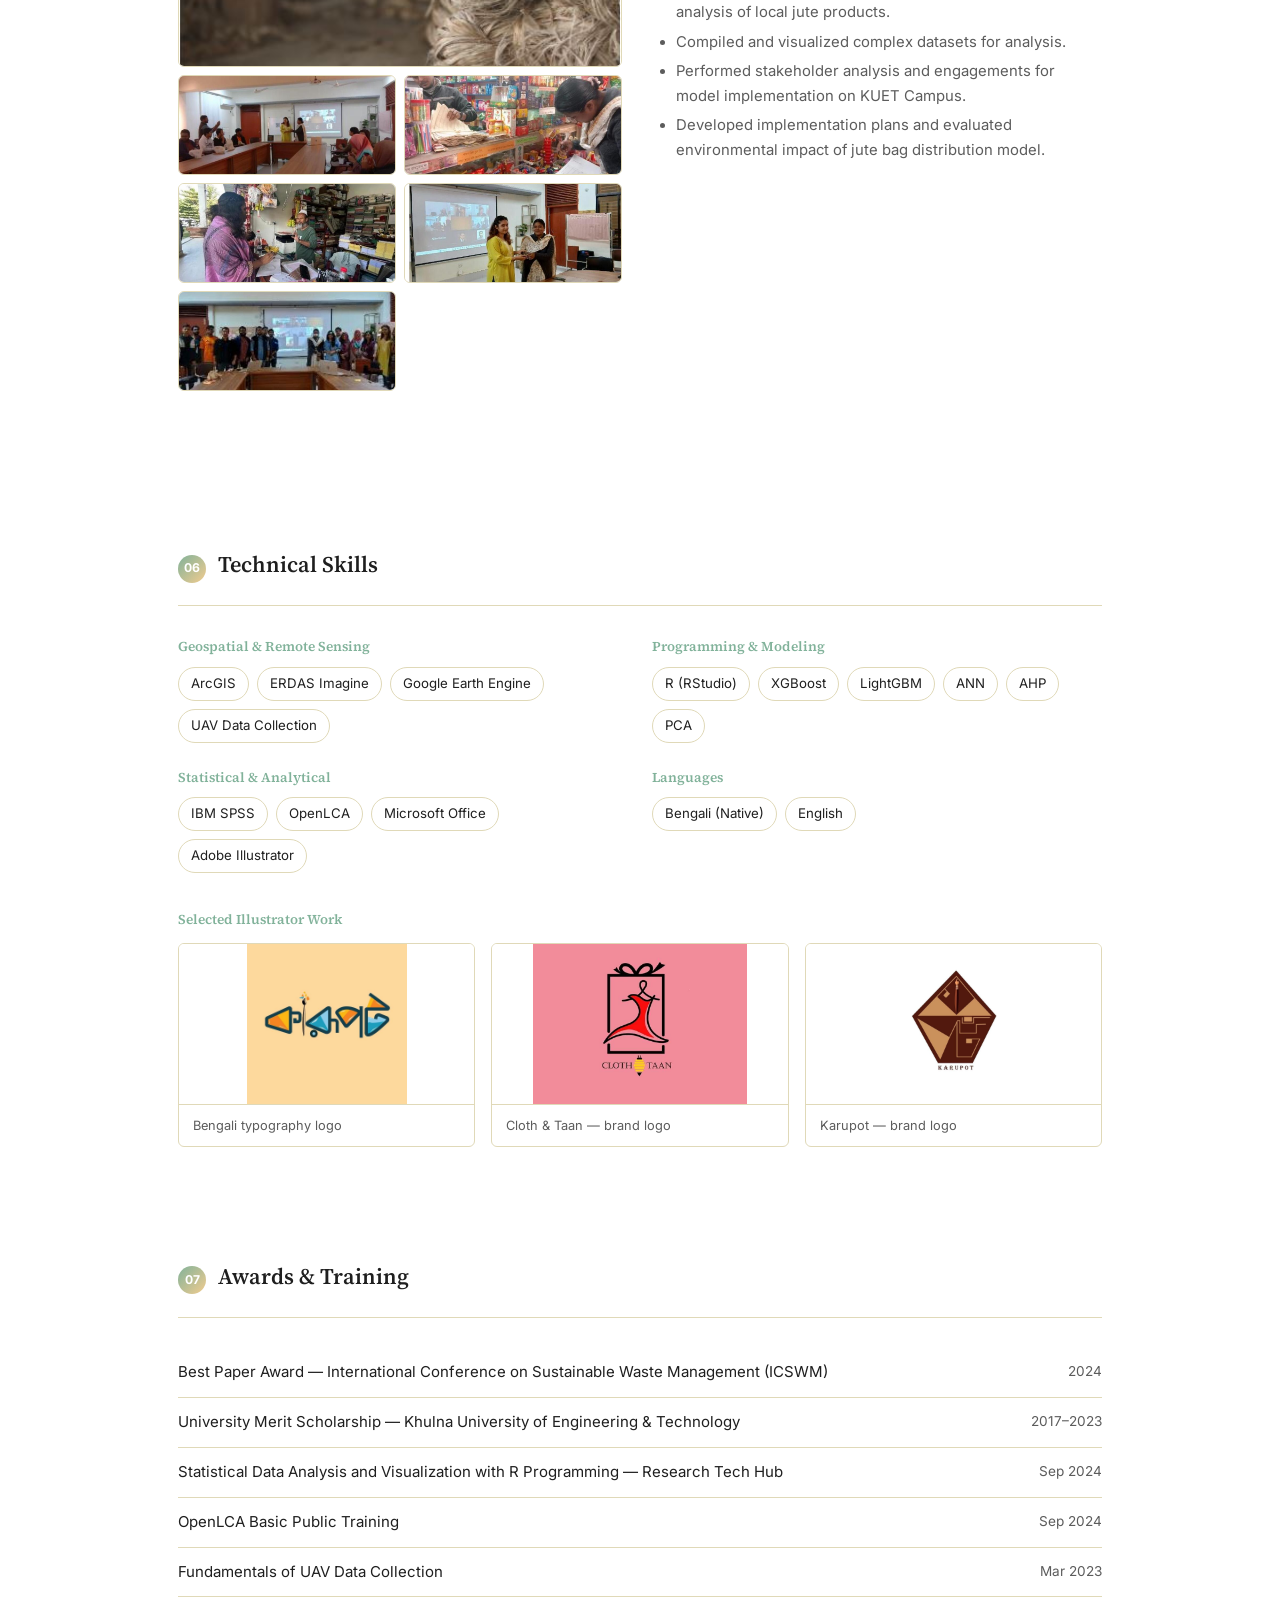
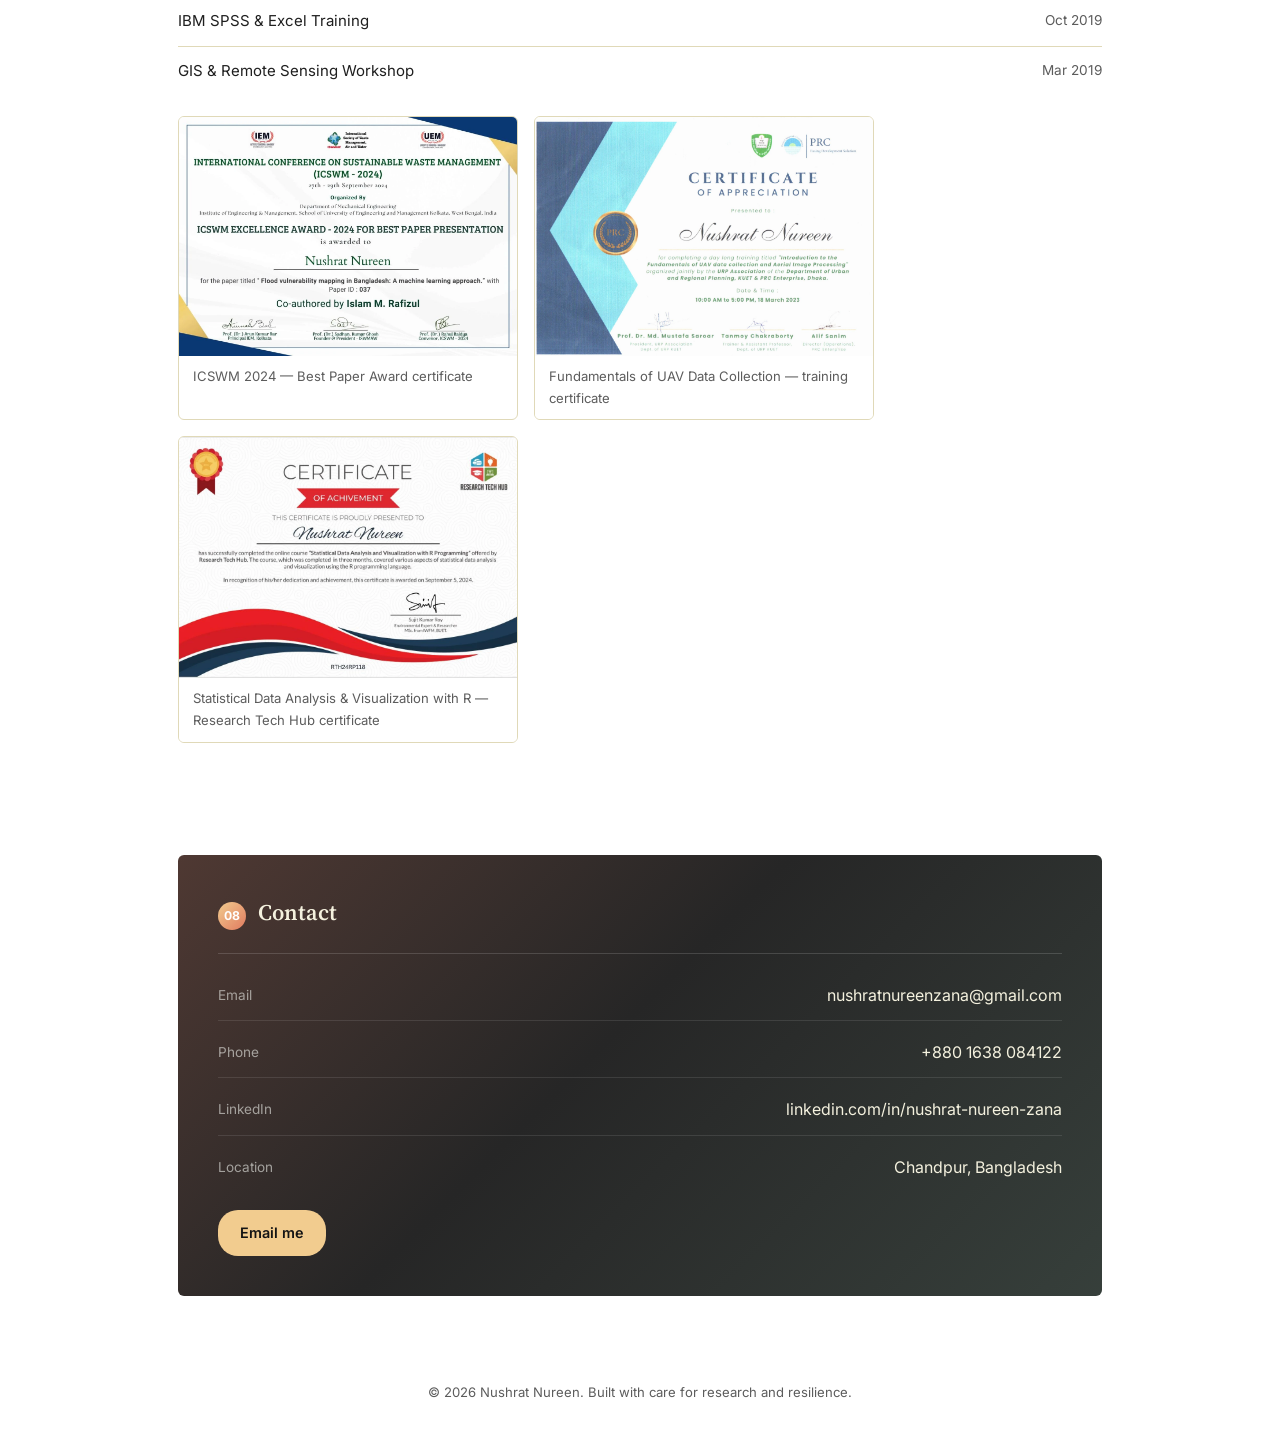
==== commit c3cab708: "Strengthen background gradients for a richer, more aesthetic feel - Deepen the whole-page gradient m" ====
--- a/index.html
+++ b/index.html
@@ -47,10 +47,14 @@
   body{
     margin:0;
     background:
-      radial-gradient(900px 520px at 12% -8%, color-mix(in srgb, var(--teal) 14%, transparent), transparent 60%),
-      radial-gradient(760px 520px at 108% 8%, color-mix(in srgb, var(--amber) 16%, transparent), transparent 60%),
-      radial-gradient(820px 620px at 50% 115%, color-mix(in srgb, var(--coral) 10%, transparent), transparent 62%),
-      var(--paper);
+      radial-gradient(1000px 640px at 8% -12%, color-mix(in srgb, var(--coral) 22%, transparent), transparent 58%),
+      radial-gradient(900px 620px at 102% 2%, color-mix(in srgb, var(--amber) 26%, transparent), transparent 58%),
+      radial-gradient(1000px 760px at 52% 118%, color-mix(in srgb, var(--teal) 20%, transparent), transparent 62%),
+      linear-gradient(160deg,
+        color-mix(in srgb, var(--coral) 8%, var(--paper)) 0%,
+        var(--paper) 35%,
+        var(--paper) 65%,
+        color-mix(in srgb, var(--teal) 8%, var(--paper)) 100%);
     background-attachment:fixed;
     color:var(--ink);
     font-family:'Inter',system-ui,sans-serif;
@@ -199,7 +203,13 @@
   .thesis-gallery img{width:100%; height:110px; object-fit:cover; transition:transform .5s ease;}
   .thesis-gallery a:hover img{transform:scale(1.06);}
 
-  .interests-section{background:var(--surface-alt); border:1px solid var(--line); border-radius:var(--radius); margin-top:44px;}
+  .interests-section{
+    background:linear-gradient(135deg,
+      color-mix(in srgb, var(--amber) 16%, var(--surface-alt)) 0%,
+      var(--surface-alt) 45%,
+      color-mix(in srgb, var(--teal) 14%, var(--surface-alt)) 100%);
+    border:1px solid var(--line); border-radius:var(--radius); margin-top:44px;
+  }
   .interests-grid{display:grid; grid-template-columns:repeat(3, 1fr); gap:16px;}
   .interest-card{
     background:var(--surface); border:1px solid var(--line); border-left:3px solid var(--amber);
@@ -322,7 +332,11 @@
   .award-cert-caption{display:block; padding:10px 14px; font-size:.82rem; color:var(--ink-soft); background:var(--surface);}
 
   .contact-box{
-    background:var(--charcoal); color:#F4F1DE; border-radius:var(--radius); padding:40px;
+    background:linear-gradient(135deg,
+      color-mix(in srgb, var(--coral) 22%, var(--charcoal)) 0%,
+      var(--charcoal) 45%,
+      color-mix(in srgb, var(--teal) 18%, var(--charcoal)) 100%);
+    color:#F4F1DE; border-radius:var(--radius); padding:40px;
     display:grid; gap:18px;
   }
   .contact-box h2{color:#F4F1DE;}
